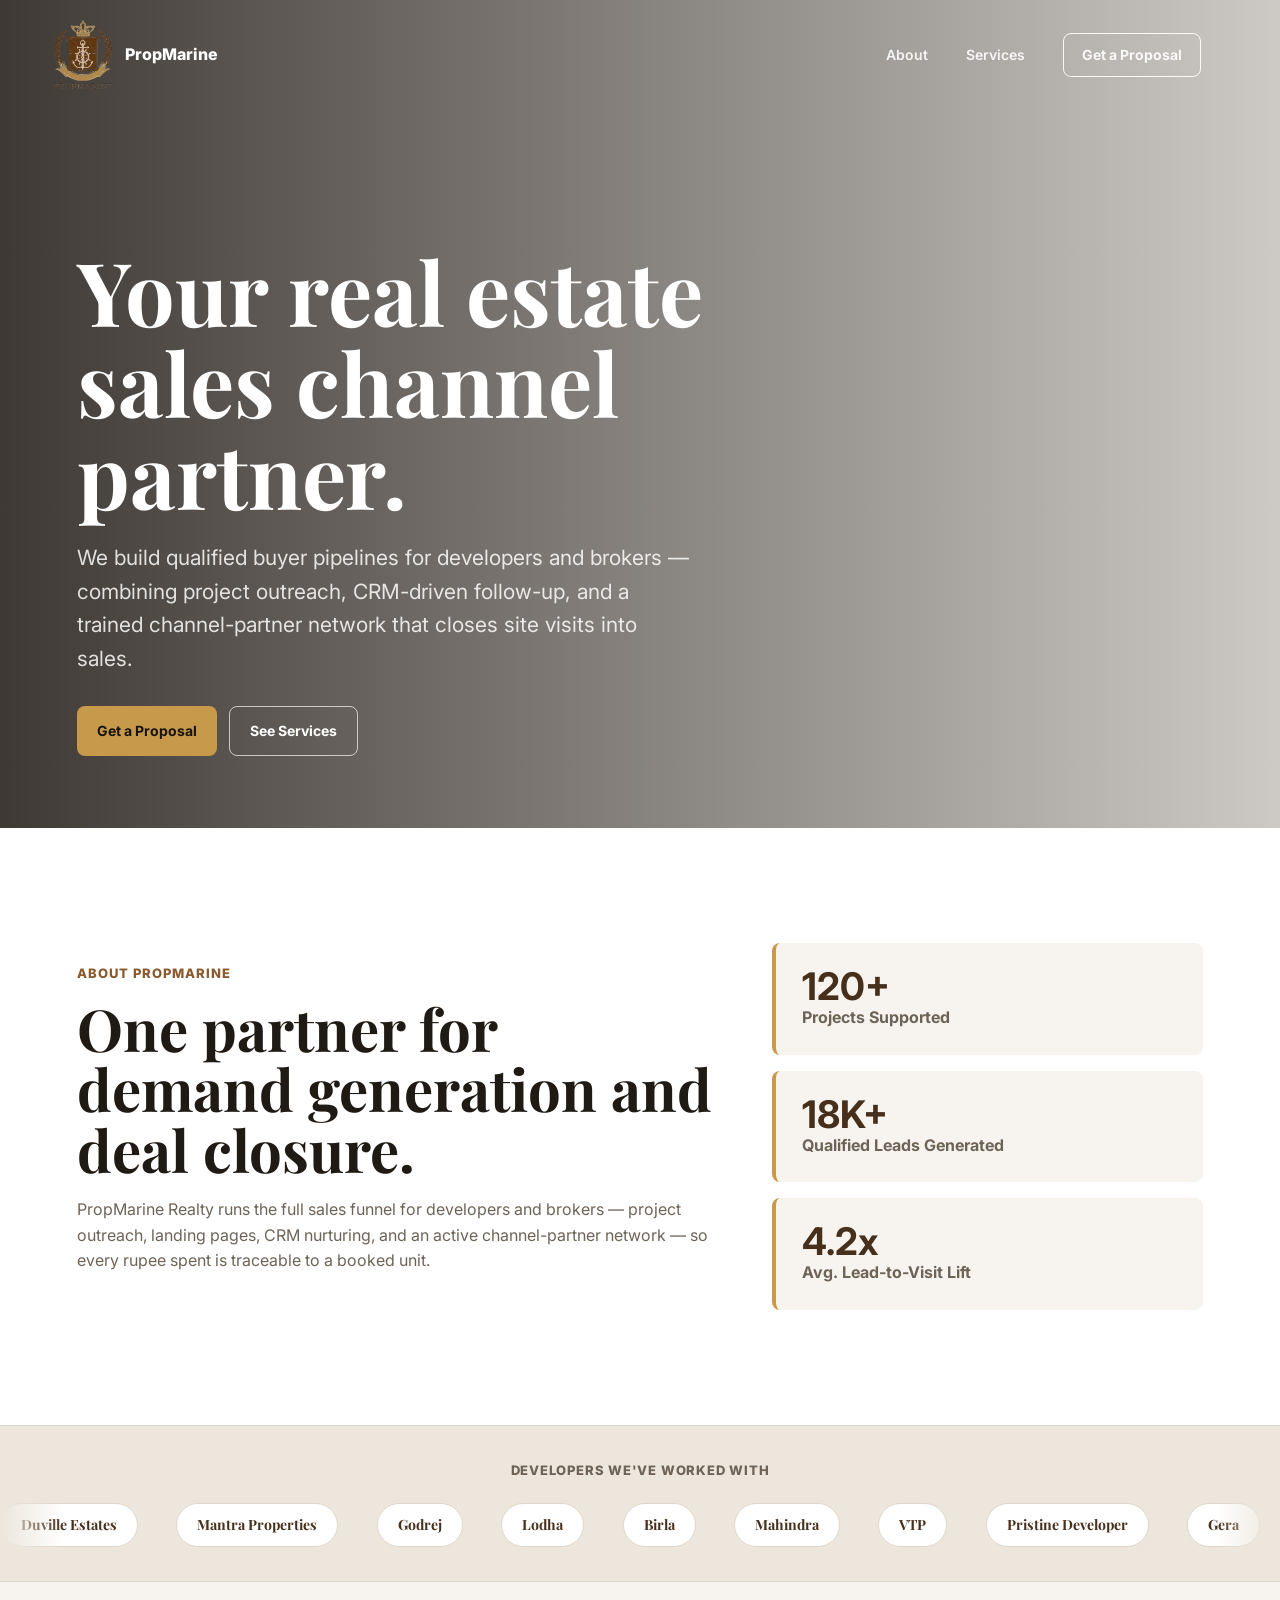
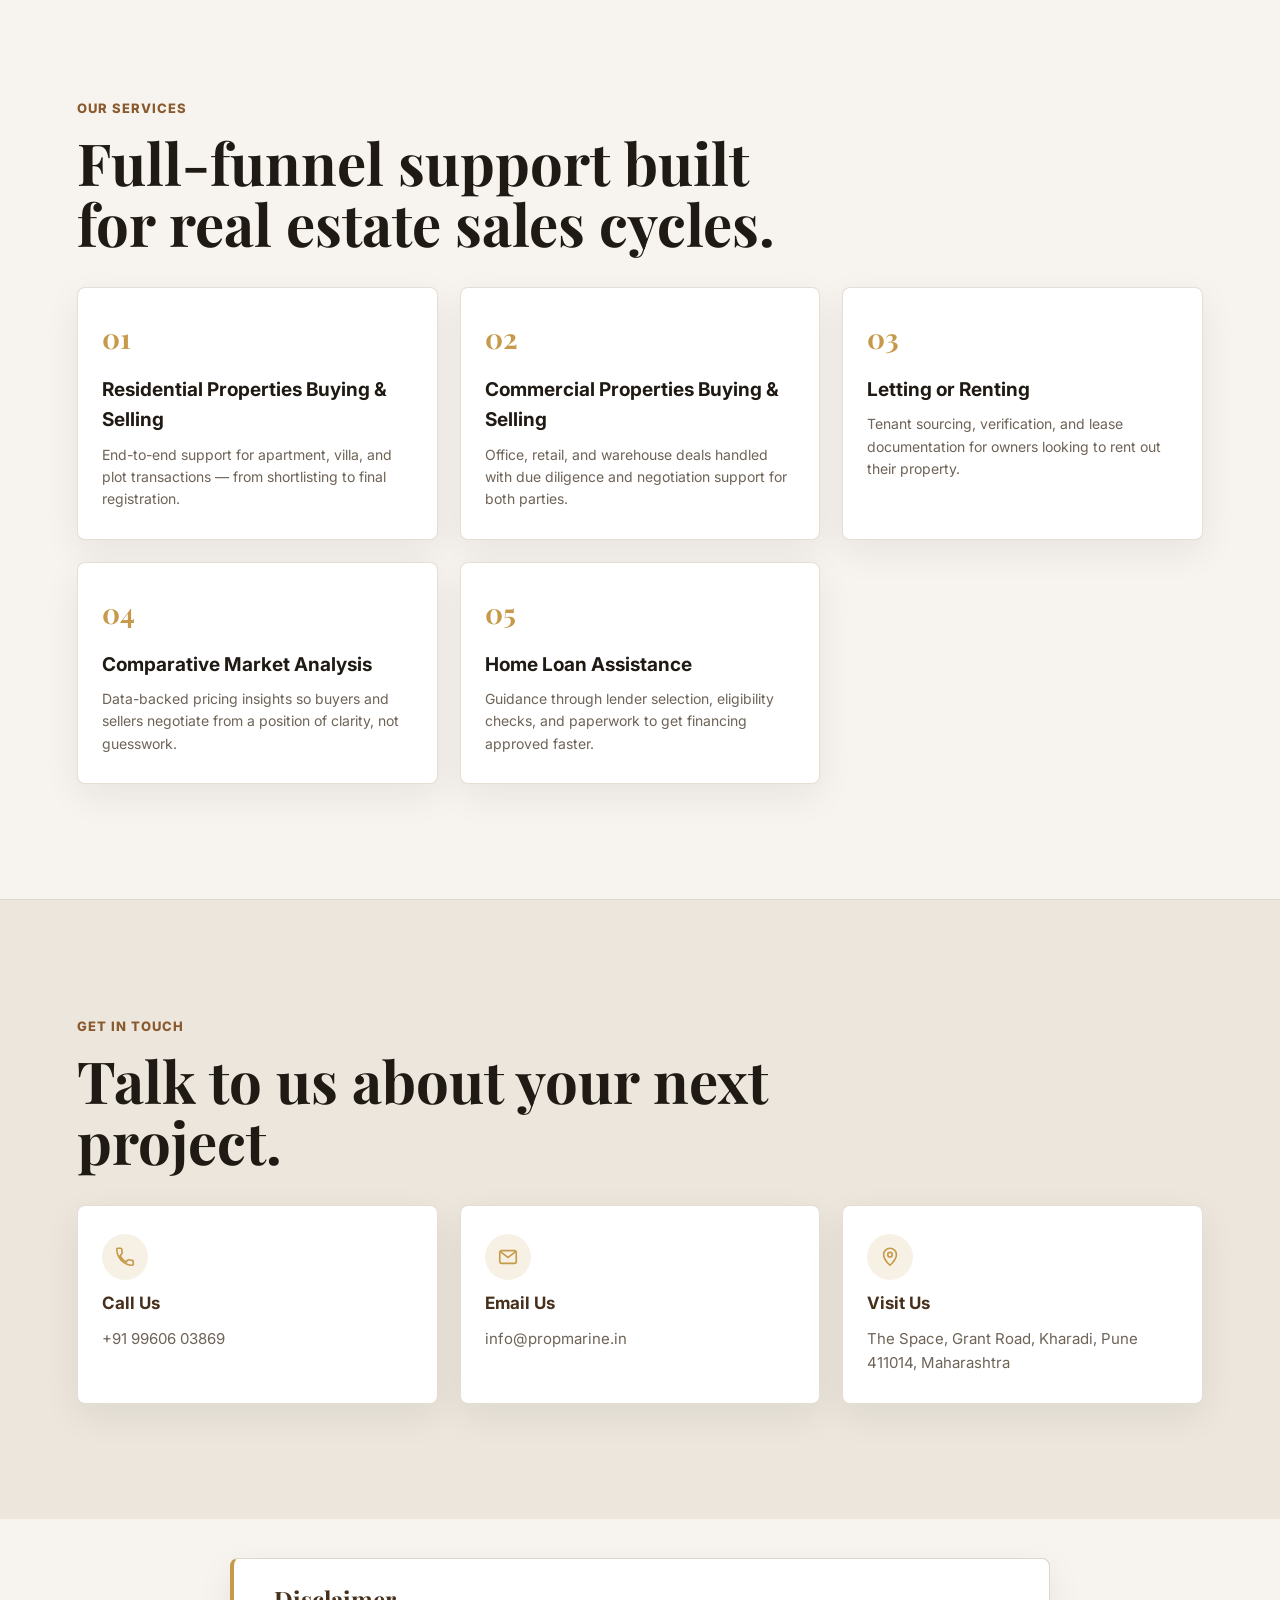
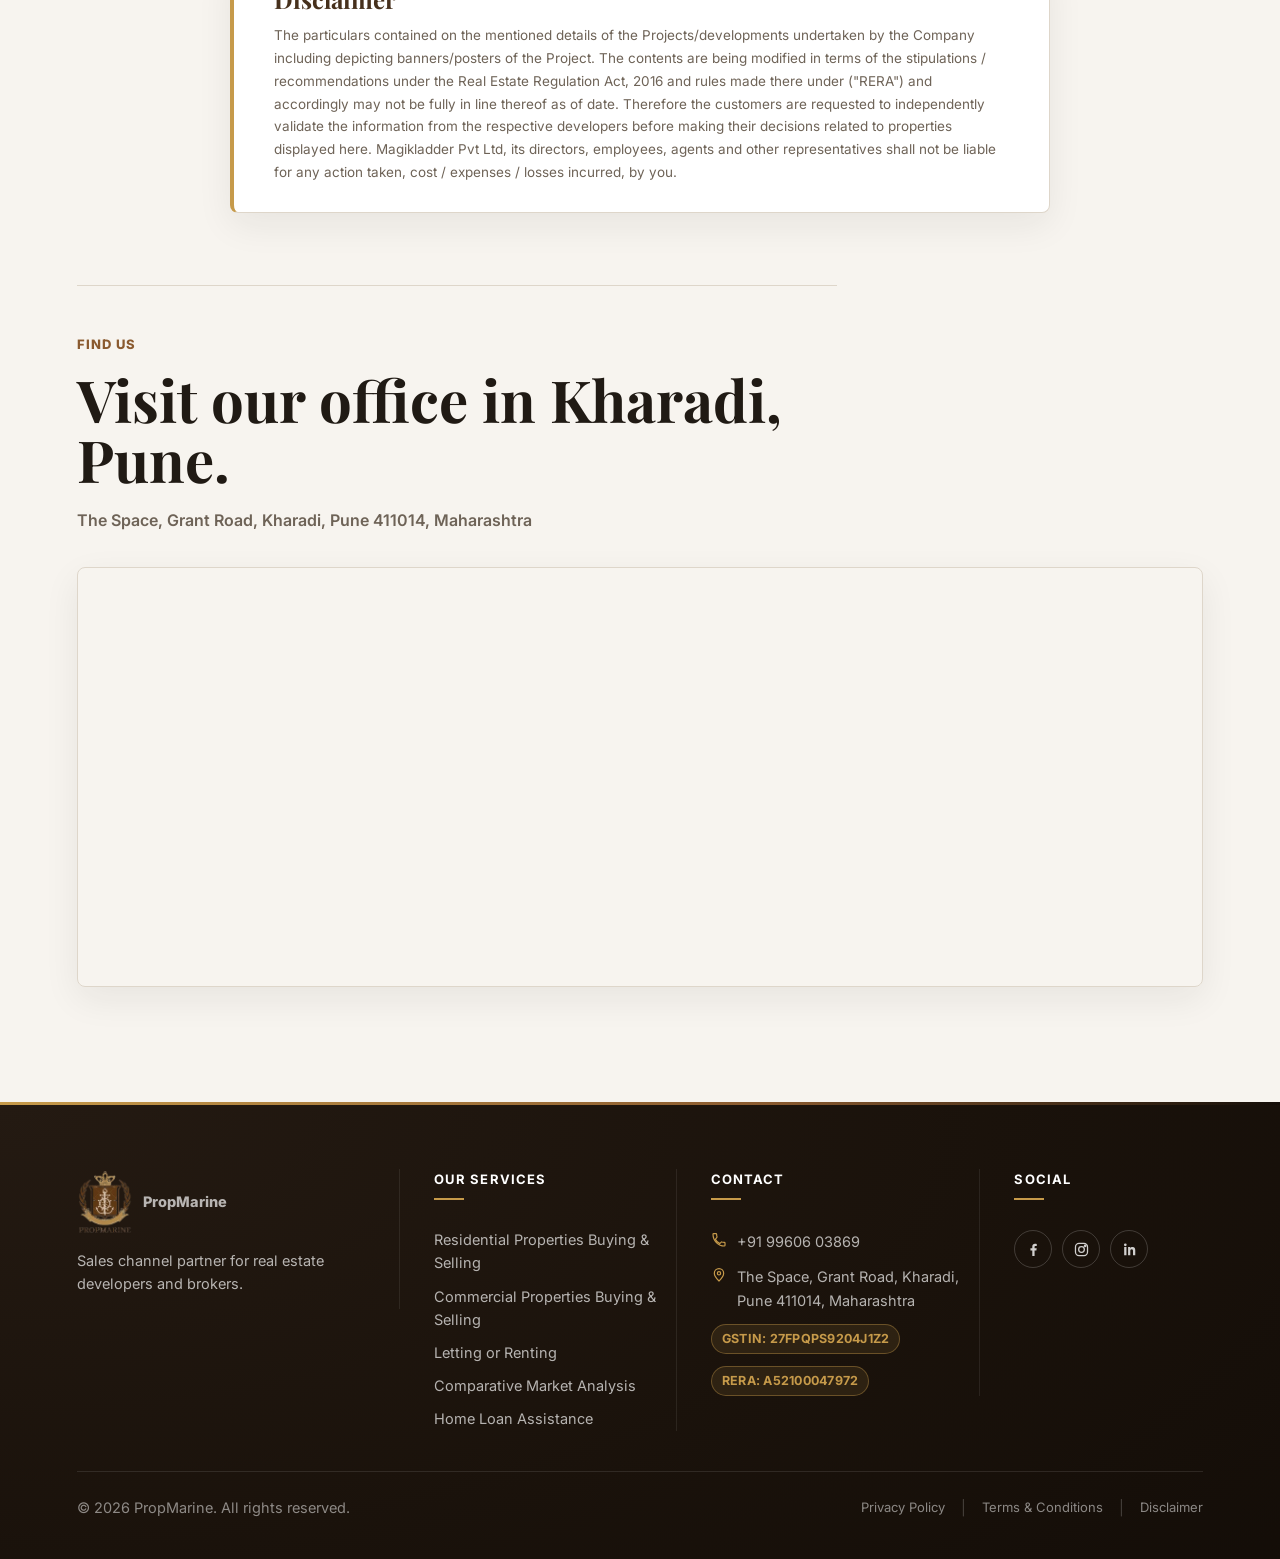
==== index.html @ 47677886 "Rework color theme to match brand logo and polish disclaimer section Switch accent colors from green" ====
<!doctype html>
<html lang="en">
  <head>
    <meta charset="UTF-8" />
    <meta name="viewport" content="width=device-width, initial-scale=1.0" />
    <title>PropMarine | Real Estate Sales Channel Partner</title>
    <link rel="icon" type="image/png" href="logo.png" />
    <link rel="preconnect" href="https://fonts.googleapis.com" />
    <link rel="preconnect" href="https://fonts.gstatic.com" crossorigin />
    <link
      href="https://fonts.googleapis.com/css2?family=Inter:wght@400;500;600;700;800&family=Playfair+Display:wght@700&display=swap"
      rel="stylesheet"
    />
    <link rel="stylesheet" href="styles.css" />
  </head>
  <body>
    <header class="site-header">
      <a class="brand" href="#home" aria-label="PropMarine home">
        <img class="brand-mark" src="logo.png" alt="PropMarine logo" />
        <span>PropMarine</span>
      </a>
      <nav class="nav-links" aria-label="Primary navigation" id="primary-nav">
        <button class="nav-close" type="button" aria-label="Close navigation menu">
          <span></span>
          <span></span>
        </button>
        <a href="#about">About</a>
        <a href="#services">Services</a>
        <a class="nav-cta nav-cta-mobile" href="#contact">Get a Proposal</a>
      </nav>
      <button
        class="nav-toggle"
        type="button"
        aria-label="Toggle navigation menu"
        aria-controls="primary-nav"
        aria-expanded="false"
      >
        <span></span>
        <span></span>
        <span></span>
      </button>
    </header>

    <div class="page">
    <main>
      <section class="hero" id="home">
        <div class="hero-media" aria-hidden="true"></div>
        <div class="hero-content">
          <h1>Your real estate sales channel partner.</h1>
          <p>
            We build qualified buyer pipelines for developers and brokers —
            combining project outreach, CRM-driven follow-up, and a
            trained channel-partner network that closes site visits into sales.
          </p>
          <div class="hero-actions">
            <a class="button button-primary" href="#contact">Get a Proposal</a>
            <a class="button button-secondary" href="#services">See Services</a>
          </div>
        </div>
      </section>

      <section class="section about-section" id="about">
        <div class="section-copy">
          <span class="section-label">About PropMarine</span>
          <h2>One partner for demand generation and deal closure.</h2>
          <p>
            PropMarine Realty runs the full sales funnel for developers and
            brokers — project outreach, landing pages,
            CRM nurturing, and an active channel-partner network — so every
            rupee spent is traceable to a booked unit.
          </p>
        </div>
        <div class="about-stats" aria-label="Sales highlights">
          <div>
            <strong>120+</strong>
            <span>Projects Supported</span>
          </div>
          <div>
            <strong>18K+</strong>
            <span>Qualified Leads Generated</span>
          </div>
          <div>
            <strong>4.2x</strong>
            <span>Avg. Lead-to-Visit Lift</span>
          </div>
        </div>
      </section>

      <section class="logo-strip" aria-label="Developers we have worked with">
        <p>Developers we've worked with</p>
        <div class="logo-marquee">
          <div class="logo-track">
            <span>Duville Estates</span>
            <span>Mantra Properties</span>
            <span>Godrej</span>
            <span>Lodha</span>
            <span>Birla</span>
            <span>Mahindra</span>
            <span>VTP</span>
            <span>Pristine Developer</span>
            <span>Gera</span>
            <span>Shapoorji Pallonji</span>
            <span>Kumar Properties</span>
            <span>Goel Ganga Developments</span>
            <span>Majestique Landmarks</span>
            <span>Kohinoor</span>
            <span>VJ</span>
            <span>Nyati</span>
            <span>Unique</span>
            <span>Venkatesh Builcon</span>
            <span>Ram India Corp</span>
            <span>Ram India Group</span>
            <span>Prasun Developer</span>
            <span>Purvankara</span>
            <span>Oxford</span>
            <span>Magarpatta City Group</span>
            <span>Dosti</span>
            <span>Supreme</span>
            <span>Kolte Patil</span>
            <span>Kasturi</span>
            <span>Jhamtani</span>
            <span>Kalpataru</span>
            <span>Rohan</span>
            <span>Pride</span>
            <span>Purple</span>
            <span>ABIL</span>
            <span>Rahul Group</span>
            <span>Rohit</span>
            <span>Miracle</span>
            <span>Tulip</span>
            <span>Krisala</span>
            <span>Hiranandani</span>
            <span>K Raheja Corp</span>
            <span>Oberoi Realty</span>
            <span>Rustomjee</span>
          </div>
          <div class="logo-track" aria-hidden="true">
            <span>Duville Estates</span>
            <span>Mantra Properties</span>
            <span>Godrej</span>
            <span>Lodha</span>
            <span>Birla</span>
            <span>Mahindra</span>
            <span>VTP</span>
            <span>Pristine Developer</span>
            <span>Gera</span>
            <span>Shapoorji Pallonji</span>
            <span>Kumar Properties</span>
            <span>Goel Ganga Developments</span>
            <span>Majestique Landmarks</span>
            <span>Kohinoor</span>
            <span>VJ</span>
            <span>Nyati</span>
            <span>Unique</span>
            <span>Venkatesh Builcon</span>
            <span>Ram India Corp</span>
            <span>Ram India Group</span>
            <span>Prasun Developer</span>
            <span>Purvankara</span>
            <span>Oxford</span>
            <span>Magarpatta City Group</span>
            <span>Dosti</span>
            <span>Supreme</span>
            <span>Kolte Patil</span>
            <span>Kasturi</span>
            <span>Jhamtani</span>
            <span>Kalpataru</span>
            <span>Rohan</span>
            <span>Pride</span>
            <span>Purple</span>
            <span>ABIL</span>
            <span>Rahul Group</span>
            <span>Rohit</span>
            <span>Miracle</span>
            <span>Tulip</span>
            <span>Krisala</span>
            <span>Hiranandani</span>
            <span>K Raheja Corp</span>
            <span>Oberoi Realty</span>
            <span>Rustomjee</span>
          </div>
        </div>
      </section>

      <section class="section services-section" id="services">
        <div class="section-heading">
          <span class="section-label">Our Services</span>
          <h2>Full-funnel support built for real estate sales cycles.</h2>
        </div>
        <div class="services-grid">
          <article class="service-card">
            <span class="service-icon">01</span>
            <h3>Residential Properties Buying & Selling</h3>
            <p>
              End-to-end support for apartment, villa, and plot transactions —
              from shortlisting to final registration.
            </p>
          </article>
          <article class="service-card">
            <span class="service-icon">02</span>
            <h3>Commercial Properties Buying & Selling</h3>
            <p>
              Office, retail, and warehouse deals handled with due diligence and
              negotiation support for both parties.
            </p>
          </article>
          <article class="service-card">
            <span class="service-icon">03</span>
            <h3>Letting or Renting</h3>
            <p>
              Tenant sourcing, verification, and lease documentation for owners
              looking to rent out their property.
            </p>
          </article>
          <article class="service-card">
            <span class="service-icon">04</span>
            <h3>Comparative Market Analysis</h3>
            <p>
              Data-backed pricing insights so buyers and sellers negotiate from a
              position of clarity, not guesswork.
            </p>
          </article>
          <article class="service-card">
            <span class="service-icon">05</span>
            <h3>Home Loan Assistance</h3>
            <p>
              Guidance through lender selection, eligibility checks, and paperwork
              to get financing approved faster.
            </p>
          </article>
        </div>
      </section>

      <section class="section contact-section" id="contact">
        <div class="section-heading">
          <span class="section-label">Get in Touch</span>
          <h2>Talk to us about your next project.</h2>
        </div>
        <div class="contact-grid">
          <div class="contact-item">
            <span class="contact-icon">
              <svg viewBox="0 0 24 24" fill="none" stroke="currentColor" stroke-width="1.8" aria-hidden="true"><path d="M6.6 10.8c1.4 2.8 3.8 5.2 6.6 6.6l2.2-2.2c.3-.3.7-.4 1-.2 1.1.4 2.3.6 3.6.6.6 0 1 .4 1 1V20c0 .6-.4 1-1 1C10.9 21 3 13.1 3 3.4c0-.6.4-1 1-1h3.4c.6 0 1 .4 1 1 0 1.3.2 2.5.6 3.6.1.4 0 .8-.2 1L6.6 10.8Z"/></svg>
            </span>
            <h3>Call Us</h3>
            <a href="tel:+919960603869">+91 99606 03869</a>
          </div>
          <div class="contact-item">
            <span class="contact-icon">
              <svg viewBox="0 0 24 24" fill="none" stroke="currentColor" stroke-width="1.8" aria-hidden="true"><rect x="3" y="5" width="18" height="14" rx="2"/><path d="m4 6.5 8 6 8-6"/></svg>
            </span>
            <h3>Email Us</h3>
            <a href="mailto:info@propmarine.in">info@propmarine.in</a>
          </div>
          <div class="contact-item">
            <span class="contact-icon">
              <svg viewBox="0 0 24 24" fill="none" stroke="currentColor" stroke-width="1.8" aria-hidden="true"><path d="M12 21s7-6.4 7-11.5A7 7 0 0 0 5 9.5C5 14.6 12 21 12 21Z"/><circle cx="12" cy="9.5" r="2.5"/></svg>
            </span>
            <h3>Visit Us</h3>
            <p>The Space, Grant Road, Kharadi, Pune 411014, Maharashtra</p>
          </div>
        </div>
      </section>

      <section class="section disclaimer-section" id="disclaimer-note">
        <div class="disclaimer-box">
          <h2>Disclaimer</h2>
          <p>
            The particulars contained on the mentioned details of the
            Projects/developments undertaken by the Company including
            depicting banners/posters of the Project. The contents are being
            modified in terms of the stipulations / recommendations under the
            Real Estate Regulation Act, 2016 and rules made there under
            ("RERA") and accordingly may not be fully in line thereof as of
            date. Therefore the customers are requested to independently
            validate the information from the respective developers before
            making their decisions related to properties displayed here.
            Magikladder Pvt Ltd, its directors, employees, agents and other
            representatives shall not be liable for any action taken, cost /
            expenses / losses incurred, by you.
          </p>
        </div>
      </section>

      <section class="section map-section" id="location">
        <div class="section-heading">
          <span class="section-label">Find Us</span>
          <h2>Visit our office in Kharadi, Pune.</h2>
          <p>The Space, Grant Road, Kharadi, Pune 411014, Maharashtra</p>
        </div>
        <div class="map-embed">
          <iframe
            src="https://www.google.com/maps?q=The+Space,+Grant+Road,+Kharadi,+Pune+411014,+Maharashtra&output=embed"
            title="PropMarine office location map"
            loading="lazy"
            referrerpolicy="no-referrer-when-downgrade"
          ></iframe>
        </div>
      </section>
    </main>

    <footer class="footer">
      <div class="footer-main">
        <div>
          <a class="brand footer-brand" href="#home">
            <img class="brand-mark" src="logo.png" alt="PropMarine logo" />
            <span>PropMarine</span>
          </a>
          <p>Sales channel partner for real estate developers and brokers.</p>
        </div>
        <nav class="footer-services" aria-label="Our services">
          <strong>Our Services</strong>
          <a href="#services">Residential Properties Buying & Selling</a>
          <a href="#services">Commercial Properties Buying & Selling</a>
          <a href="#services">Letting or Renting</a>
          <a href="#services">Comparative Market Analysis</a>
          <a href="#services">Home Loan Assistance</a>
        </nav>
        <address>
          <strong>Contact</strong>
          <a class="footer-contact-item" href="tel:+919960603869">
            <svg class="footer-icon" viewBox="0 0 24 24" fill="none" stroke="currentColor" stroke-width="1.8" aria-hidden="true"><path d="M6.6 10.8c1.4 2.8 3.8 5.2 6.6 6.6l2.2-2.2c.3-.3.7-.4 1-.2 1.1.4 2.3.6 3.6.6.6 0 1 .4 1 1V20c0 .6-.4 1-1 1C10.9 21 3 13.1 3 3.4c0-.6.4-1 1-1h3.4c.6 0 1 .4 1 1 0 1.3.2 2.5.6 3.6.1.4 0 .8-.2 1L6.6 10.8Z"/></svg>
            <span>+91 99606 03869</span>
          </a>
          <span class="footer-contact-item">
            <svg class="footer-icon" viewBox="0 0 24 24" fill="none" stroke="currentColor" stroke-width="1.8" aria-hidden="true"><path d="M12 21s7-6.4 7-11.5A7 7 0 0 0 5 9.5C5 14.6 12 21 12 21Z"/><circle cx="12" cy="9.5" r="2.5"/></svg>
            <span>The Space, Grant Road, Kharadi, Pune 411014, Maharashtra</span>
          </span>
          <span class="legal-id">GSTIN: 27FPQPS9204J1Z2</span>
          <span class="legal-id">RERA: A52100047972</span>
        </address>
        <div class="social-links" aria-label="Social media links">
          <strong>Social</strong>
          <div class="social-icons">
            <a href="https://www.facebook.com/" target="_blank" rel="noreferrer" aria-label="Facebook">
              <svg viewBox="0 0 24 24" fill="currentColor" aria-hidden="true"><path d="M13.5 21v-7.6h2.6l.4-3h-3V8.4c0-.9.2-1.5 1.5-1.5h1.6V4.2C15.9 4.1 15 4 14 4c-2.2 0-3.7 1.3-3.7 3.8v2.6H7.7v3H10.3V21h3.2Z"/></svg>
            </a>
            <a href="https://www.instagram.com/" target="_blank" rel="noreferrer" aria-label="Instagram">
              <svg viewBox="0 0 24 24" fill="none" stroke="currentColor" stroke-width="1.8" aria-hidden="true"><rect x="3.5" y="3.5" width="17" height="17" rx="5"/><circle cx="12" cy="12" r="4"/><circle cx="17.2" cy="6.8" r="1"/></svg>
            </a>
            <a href="https://www.linkedin.com/" target="_blank" rel="noreferrer" aria-label="LinkedIn">
              <svg viewBox="0 0 24 24" fill="currentColor" aria-hidden="true"><path d="M4.5 8.5h3.2V20H4.5V8.5Zm1.6-5A1.9 1.9 0 1 1 6.1 7.3 1.9 1.9 0 0 1 6.1 3.5ZM10 8.5h3.1v1.6h.05c.43-.8 1.5-1.65 3.1-1.65 3.3 0 3.9 2.17 3.9 5V20h-3.2v-5.3c0-1.27-.02-2.9-1.77-2.9-1.77 0-2.04 1.38-2.04 2.8V20H10V8.5Z"/></svg>
            </a>
          </div>
        </div>
      </div>
      <div class="footer-bottom">
        <p>&copy; 2026 PropMarine. All rights reserved.</p>
        <div class="footer-bottom-links">
          <a href="privacy-policy.html">Privacy Policy</a>
          <span class="separator">|</span>
          <a href="terms-and-conditions.html">Terms & Conditions</a>
          <span class="separator">|</span>
          <a href="disclaimer.html">Disclaimer</a>
        </div>
      </div>
    </footer>
    </div>

    <script src="script.js"></script>
  </body>
</html>
---- styles.css ----
:root {
  --bg: #f7f4ef;
  --surface: #ffffff;
  --surface-soft: #ece6dc;
  --ink: #201a14;
  --muted: #6e6357;
  --line: #ded6ca;
  --accent: #8a5a2f;
  --accent-dark: #46301c;
  --gold: #c69a4a;
  --shadow: 0 24px 70px rgba(24, 32, 29, 0.12);
  --radius: 8px;
}

* {
  box-sizing: border-box;
}

html {
  scroll-behavior: smooth;
  overflow-x: hidden;
  width: 100%;
}

body {
  margin: 0;
  overflow-x: hidden;
  width: 100%;
  background: var(--bg);
  color: var(--ink);
  font-family: "Inter", Arial, sans-serif;
  line-height: 1.6;
}

.page {
  overflow-x: hidden;
}

a {
  color: inherit;
  text-decoration: none;
}

img {
  display: block;
  max-width: 100%;
}

.site-header {
  position: fixed;
  top: 0;
  left: 0;
  right: 0;
  z-index: 20;
  display: grid;
  grid-template-columns: auto 1fr auto;
  align-items: center;
  gap: 28px;
  padding: 18px clamp(20px, 4vw, 64px);
  color: #fff;
  transition: background 180ms ease, box-shadow 180ms ease, color 180ms ease;
}

.site-header.is-scrolled {
  background: rgba(247, 244, 239, 0.94);
  box-shadow: 0 10px 30px rgba(24, 32, 29, 0.08);
  color: var(--ink);
  backdrop-filter: blur(16px);
}

.site-header.nav-open {
  background: rgba(26, 18, 12, 0.72);
  box-shadow: none;
  color: #fff;
  backdrop-filter: none;
}

.brand {
  display: inline-flex;
  align-items: center;
  gap: 10px;
  font-weight: 800;
  letter-spacing: 0;
}

.brand-mark {
  display: block;
  width: 64px;
  height: auto;
  object-fit: contain;
}

.nav-links {
  display: flex;
  align-items: center;
  justify-content: flex-end;
  gap: clamp(18px, 3vw, 38px);
  font-size: 14px;
  font-weight: 600;
}

.nav-links a {
  opacity: 0.9;
}

.nav-cta-mobile {
  display: none;
}

.nav-toggle {
  display: none;
  width: 38px;
  height: 38px;
  flex-direction: column;
  justify-content: center;
  align-items: center;
  gap: 5px;
  background: none;
  border: none;
  padding: 0;
  cursor: pointer;
  color: inherit;
}

.nav-toggle span {
  width: 22px;
  height: 2px;
  background: currentColor;
  transition: transform 160ms ease, opacity 160ms ease;
}

.site-header.nav-open .nav-toggle span:nth-child(1) {
  transform: translateY(7px) rotate(45deg);
}

.site-header.nav-open .nav-toggle span:nth-child(2) {
  opacity: 0;
}

.site-header.nav-open .nav-toggle span:nth-child(3) {
  transform: translateY(-7px) rotate(-45deg);
}

.nav-cta,
.button {
  display: inline-flex;
  align-items: center;
  justify-content: center;
  min-height: 44px;
  border-radius: var(--radius);
  font-size: 14px;
  font-weight: 700;
  transition: transform 160ms ease, background 160ms ease, border 160ms ease;
}

.nav-cta {
  border: 1px solid currentColor;
  padding: 10px 18px;
}

.button {
  padding: 13px 20px;
}

.button:hover,
.nav-cta:hover,
.property-card:hover {
  transform: translateY(-2px);
}

.button-primary {
  background: var(--gold);
  color: #18130a;
}

.button-secondary {
  border: 1px solid rgba(255, 255, 255, 0.68);
  color: #fff;
}

.hero {
  position: relative;
  min-height: 92vh;
  display: grid;
  align-items: end;
  padding: 132px clamp(20px, 6vw, 92px) 72px;
  color: #fff;
  overflow: hidden;
}

.hero-media {
  position: absolute;
  inset: 0;
  background:
    linear-gradient(90deg, rgba(20, 14, 9, 0.82), rgba(20, 14, 9, 0.52) 46%, rgba(20, 14, 9, 0.18)),
    url("https://images.unsplash.com/photo-1600566753376-12c8ab7fb75b?auto=format&fit=crop&w=2200&q=85") center/cover;
  transform: scale(1.02);
}

.hero-content {
  position: relative;
  width: min(100%, 780px);
  max-width: 780px;
}

h1,
h2,
h3,
p {
  margin-top: 0;
}

h1,
h2 {
  font-family: "Playfair Display", Georgia, serif;
  letter-spacing: 0;
  line-height: 1.04;
}

h1 {
  max-width: 760px;
  margin-bottom: 22px;
  font-size: clamp(44px, 7vw, 88px);
  overflow-wrap: anywhere;
}

.hero p {
  max-width: 620px;
  margin-bottom: 30px;
  color: rgba(255, 255, 255, 0.84);
  font-size: clamp(17px, 2vw, 21px);
}

.hero-actions {
  display: flex;
  flex-wrap: wrap;
  gap: 12px;
}

.section {
  padding: clamp(72px, 9vw, 120px) clamp(20px, 6vw, 92px);
}

.section-label {
  display: block;
  margin-bottom: 14px;
  color: var(--accent);
  font-size: 13px;
  font-weight: 800;
  letter-spacing: 0.08em;
  text-transform: uppercase;
}

.section h2 {
  margin-bottom: 18px;
  font-size: clamp(34px, 4.6vw, 58px);
}

.section-copy {
  max-width: 760px;
}

.section-copy p,
.section-heading p {
  color: var(--muted);
}

.about-section {
  display: grid;
  grid-template-columns: minmax(0, 1.2fr) minmax(280px, 0.8fr);
  gap: 48px;
  align-items: center;
  background: var(--surface);
}

.about-stats {
  display: grid;
  gap: 16px;
}

.about-stats div {
  border-left: 4px solid var(--gold);
  background: var(--bg);
  padding: 24px 26px;
  border-radius: var(--radius);
}

.about-stats strong {
  display: block;
  color: var(--accent-dark);
  font-size: 38px;
  line-height: 1;
}

.about-stats span {
  color: var(--muted);
  font-weight: 700;
}

.logo-strip {
  display: flex;
  flex-direction: column;
  gap: 22px;
  padding: 34px 0;
  border-block: 1px solid var(--line);
  background: var(--surface-soft);
  overflow: hidden;
}

.logo-strip p {
  margin: 0;
  padding: 0 clamp(20px, 6vw, 92px);
  color: var(--muted);
  font-size: 13px;
  font-weight: 800;
  letter-spacing: 0.06em;
  text-transform: uppercase;
  text-align: center;
}

.logo-marquee {
  position: relative;
  display: flex;
  width: 100%;
  overflow: hidden;
  -webkit-mask-image: linear-gradient(
    90deg,
    transparent 0,
    #000 64px,
    #000 calc(100% - 64px),
    transparent 100%
  );
  mask-image: linear-gradient(
    90deg,
    transparent 0,
    #000 64px,
    #000 calc(100% - 64px),
    transparent 100%
  );
}

.logo-track {
  display: flex;
  flex-shrink: 0;
  align-items: center;
  gap: clamp(28px, 3vw, 44px);
  padding-right: clamp(28px, 3vw, 44px);
  animation: logo-scroll 42s linear infinite;
}

.logo-marquee:hover .logo-track {
  animation-play-state: paused;
}

.logos span,
.logo-track span {
  flex-shrink: 0;
  white-space: nowrap;
  padding: 10px 20px;
  border: 1px solid var(--line);
  border-radius: 999px;
  background: var(--surface);
  color: var(--accent-dark);
  font-family: "Playfair Display", Georgia, serif;
  font-size: clamp(14px, 1.1vw, 17px);
  font-weight: 700;
  transition: border-color 160ms ease, color 160ms ease, background 160ms ease;
}

.logo-track span:hover {
  border-color: var(--accent);
  color: var(--accent);
  background: var(--surface-soft);
}

@keyframes logo-scroll {
  from {
    transform: translateX(0);
  }
  to {
    transform: translateX(-100%);
  }
}

@media (prefers-reduced-motion: reduce) {
  .logo-track {
    animation: none;
  }
}

.section-heading {
  max-width: 760px;
  margin-bottom: 34px;
}

.properties-grid {
  display: grid;
  grid-template-columns: repeat(3, minmax(0, 1fr));
  gap: 22px;
}

.property-card {
  background: var(--surface);
  border: 1px solid rgba(222, 214, 202, 0.8);
  border-radius: var(--radius);
  box-shadow: 0 12px 36px rgba(24, 32, 29, 0.07);
}

.property-card {
  overflow: hidden;
  transition: transform 160ms ease, box-shadow 160ms ease;
}

.property-card:hover {
  box-shadow: var(--shadow);
}

.property-card img {
  width: 100%;
  height: 260px;
  object-fit: cover;
}

.property-body {
  display: flex;
  justify-content: space-between;
  gap: 18px;
  padding: 20px;
}

.property-body h3 {
  margin-bottom: 4px;
  font-size: 19px;
  line-height: 1.25;
}

.property-body p {
  margin: 0;
  color: var(--muted);
  font-size: 14px;
}

.property-body strong {
  flex: 0 0 auto;
  color: var(--accent);
  font-size: 18px;
}

.footer {
  position: relative;
  display: flex;
  flex-direction: column;
  gap: 40px;
  padding: 64px clamp(20px, 6vw, 92px) 40px;
  background: radial-gradient(140% 180% at 0% 0%, #241a12 0%, #1a120b 55%, #120c07 100%);
  color: #fff;
  border-top: 3px solid transparent;
  border-image: linear-gradient(90deg, var(--gold), var(--accent) 60%, transparent) 1;
}

.footer-main {
  display: grid;
  grid-template-columns: 1.2fr 0.9fr 1fr 0.7fr;
  align-items: start;
  gap: 34px;
}

.footer-main > div,
.footer-main > nav,
.footer-main > address {
  padding-right: 8px;
  border-right: 1px solid rgba(255, 255, 255, 0.08);
}

.footer-main > *:last-child {
  border-right: none;
}

.footer-services {
  display: grid;
  gap: 10px;
}

.footer p,
.footer span,
.footer a {
  color: rgba(255, 255, 255, 0.68);
  font-size: 14.5px;
}

.footer strong {
  display: inline-block;
  position: relative;
  margin-bottom: 18px;
  padding-bottom: 10px;
  color: #fff;
  font-size: 13px;
  font-weight: 700;
  letter-spacing: 0.08em;
  text-transform: uppercase;
}

.footer strong::after {
  content: "";
  position: absolute;
  left: 0;
  bottom: 0;
  width: 30px;
  height: 2px;
  background: var(--gold);
}

.footer-services a,
.footer address a {
  transition: color 160ms ease, transform 160ms ease;
}

.footer-services a {
  width: fit-content;
}

.footer-services a:hover {
  color: var(--gold);
  transform: translateX(3px);
}

.footer address,
.social-links {
  display: grid;
  gap: 12px;
  font-style: normal;
}

.footer-contact-item {
  display: flex;
  align-items: flex-start;
  gap: 10px;
}

.footer span.legal-id {
  display: inline-block;
  width: fit-content;
  padding: 4px 10px;
  border: 1px solid rgba(198, 154, 74, 0.4);
  border-radius: 999px;
  background: rgba(198, 154, 74, 0.12);
  color: var(--gold);
  font-size: 12.5px;
  font-weight: 700;
  letter-spacing: 0.02em;
}

.footer-contact-item:hover {
  color: var(--gold);
}

.footer-icon {
  flex-shrink: 0;
  width: 16px;
  height: 16px;
  margin-top: 2px;
  color: var(--gold);
}

.footer-brand {
  margin-bottom: 14px;
}

.footer-brand .brand-mark {
  width: 56px;
  height: auto;
}

.social-icons {
  display: flex;
  gap: 10px;
}

.social-icons a {
  display: flex;
  align-items: center;
  justify-content: center;
  width: 38px;
  height: 38px;
  border-radius: 50%;
  border: 1px solid rgba(255, 255, 255, 0.18);
  color: rgba(255, 255, 255, 0.8);
  transition: background 160ms ease, border-color 160ms ease, color 160ms ease, transform 160ms ease;
}

.social-icons svg {
  width: 17px;
  height: 17px;
}

.social-icons a:hover {
  background: var(--gold);
  border-color: var(--gold);
  color: #1a120b;
  transform: translateY(-3px);
}

.services-grid {
  display: grid;
  grid-template-columns: repeat(3, minmax(0, 1fr));
  gap: 22px;
}

.service-card {
  background: var(--surface);
  border: 1px solid rgba(222, 214, 202, 0.8);
  border-radius: var(--radius);
  box-shadow: 0 12px 36px rgba(24, 32, 29, 0.07);
  padding: 28px 24px;
  transition: transform 160ms ease, box-shadow 160ms ease;
}

.service-card:hover {
  transform: translateY(-2px);
  box-shadow: var(--shadow);
}

.service-icon {
  display: block;
  margin-bottom: 14px;
  color: var(--gold);
  font-family: "Playfair Display", Georgia, serif;
  font-size: 28px;
  font-weight: 700;
}

.service-card h3 {
  margin-bottom: 8px;
  font-size: 19px;
}

.service-card p {
  margin: 0;
  color: var(--muted);
  font-size: 14px;
}

.contact-section {
  background: var(--surface-soft);
  border-top: 1px solid var(--line);
}

.contact-grid {
  display: grid;
  grid-template-columns: repeat(3, minmax(0, 1fr));
  gap: 22px;
}

.contact-item {
  display: flex;
  flex-direction: column;
  align-items: flex-start;
  gap: 10px;
  padding: 28px 24px;
  background: var(--surface);
  border: 1px solid rgba(222, 214, 202, 0.8);
  border-radius: var(--radius);
  box-shadow: 0 12px 36px rgba(24, 32, 29, 0.07);
  transition: transform 160ms ease, box-shadow 160ms ease;
}

.contact-item:hover {
  transform: translateY(-2px);
  box-shadow: var(--shadow);
}

.contact-icon {
  display: flex;
  align-items: center;
  justify-content: center;
  width: 46px;
  height: 46px;
  border-radius: 50%;
  background: rgba(198, 154, 74, 0.14);
  color: var(--gold);
}

.contact-icon svg {
  width: 22px;
  height: 22px;
}

.contact-item h3 {
  margin: 0;
  font-size: 17px;
  color: var(--accent-dark);
}

.contact-item a,
.contact-item p {
  margin: 0;
  color: var(--muted);
  font-size: 15px;
}

.contact-item a:hover {
  color: var(--accent);
}

.disclaimer-section {
  padding-top: clamp(24px, 3vw, 40px);
  padding-bottom: clamp(48px, 6vw, 72px);
}

.disclaimer-box {
  max-width: 820px;
  margin: 0 auto;
  padding: 28px clamp(20px, 4vw, 40px);
  background: var(--surface);
  border: 1px solid var(--line);
  border-left: 4px solid var(--gold);
  border-radius: var(--radius);
  box-shadow: 0 12px 36px rgba(24, 32, 29, 0.07);
  text-align: left;
}

.disclaimer-box h2 {
  margin-bottom: 12px;
  color: var(--accent-dark);
  font-size: clamp(20px, 2.4vw, 24px);
}

.disclaimer-box p {
  margin: 0;
  color: var(--muted);
  font-size: 13.5px;
  line-height: 1.7;
}

.map-section {
  padding-top: 0;
}

.map-section .section-heading {
  padding-top: 48px;
  border-top: 1px solid var(--line);
}

.map-section .section-heading p {
  color: var(--muted);
  font-weight: 600;
}

.map-embed {
  width: 100%;
  height: 420px;
  border-radius: var(--radius);
  overflow: hidden;
  border: 1px solid var(--line);
  box-shadow: 0 12px 36px rgba(24, 32, 29, 0.07);
}

.map-embed iframe {
  width: 100%;
  height: 100%;
  border: 0;
  display: block;
}

.nav-close {
  display: none;
}

@media (max-width: 920px) {
  .services-grid,
  .contact-grid {
    grid-template-columns: 1fr;
  }

  .site-header {
    grid-template-columns: 1fr auto;
  }

  .nav-toggle {
    display: flex;
  }

  .site-header .nav-cta {
    display: none;
  }

  .nav-links {
    position: fixed;
    inset: 0;
    z-index: 15;
    display: flex;
    flex-direction: column;
    align-items: stretch;
    justify-content: flex-start;
    padding: 96px 24px 32px;
    gap: 0;
    background: rgba(26, 18, 12, 0.72);
    backdrop-filter: blur(18px);
    -webkit-backdrop-filter: blur(18px);
    color: #fff;
    overflow-y: auto;
    transform: translateY(-12px);
    opacity: 0;
    visibility: hidden;
    transition: transform 220ms ease, opacity 220ms ease, visibility 220ms ease;
  }

  .site-header.nav-open .nav-links {
    transform: translateY(0);
    opacity: 1;
    visibility: visible;
  }

  .nav-links a {
    padding: 16px 0;
    border-bottom: 1px solid rgba(255, 255, 255, 0.18);
    font-size: 17px;
  }

  .nav-cta-mobile {
    display: inline-flex;
    align-self: flex-end;
    margin-top: 22px;
    border: 1px solid var(--gold);
    color: var(--gold);
  }

  .nav-close {
    position: absolute;
    top: 22px;
    right: 24px;
    display: flex;
    width: 38px;
    height: 38px;
    align-items: center;
    justify-content: center;
    background: none;
    border: none;
    padding: 0;
    cursor: pointer;
    color: inherit;
  }

  .nav-close span {
    position: absolute;
    width: 22px;
    height: 2px;
    background: currentColor;
  }

  .nav-close span:first-child {
    transform: rotate(45deg);
  }

  .nav-close span:last-child {
    transform: rotate(-45deg);
  }

  .about-section,
  .footer-main {
    grid-template-columns: 1fr;
  }

  .footer-main > div,
  .footer-main > nav,
  .footer-main > address {
    padding-right: 0;
    padding-bottom: 20px;
    border-right: none;
    border-bottom: 1px solid rgba(255, 255, 255, 0.08);
  }

  .footer-main > *:last-child {
    border-bottom: none;
    padding-bottom: 0;
  }

  .properties-grid {
    grid-template-columns: 1fr;
  }

  .property-card img {
    height: min(62vw, 360px);
  }
}

@media (max-width: 560px) {
  .site-header {
    padding: 14px 16px;
    gap: 12px;
  }

  .map-embed {
    height: 300px;
  }

  .brand span:last-child {
    display: none;
  }

  .hero {
    min-height: 86vh;
    padding: 112px 18px 46px;
  }

  .hero-content {
    max-width: 354px;
  }

  h1 {
    font-size: 32px;
    line-height: 1.1;
  }

  .hero p {
    max-width: 340px;
    font-size: 16px;
    line-height: 1.55;
  }

  .hero-actions {
    max-width: 340px;
  }

  .button {
    min-height: 50px;
    padding: 12px 16px;
  }

  .section {
    padding: 64px 18px;
  }

  .property-body {
    display: grid;
  }

  .footer {
    padding: 40px 18px;
    gap: 28px;
    text-align: left;
  }

  .footer-main {
    gap: 28px;
  }

  .footer-bottom {
    flex-direction: column;
    gap: 16px;
    text-align: center;
    align-items: center;
  }

  .footer-brand {
    gap: 8px;
  }

  .footer p,
  .footer address span,
  .social-links a {
    font-size: 14px;
  }
}

/* --- Footer Bottom Styling --- */
.footer-bottom {
  display: flex;
  justify-content: space-between;
  align-items: center;
  border-top: 1px solid rgba(255, 255, 255, 0.1);
  padding-top: 24px;
  font-size: 13px;
}

.footer-bottom p {
  margin: 0 !important;
  color: rgba(255, 255, 255, 0.5) !important;
}

.footer-bottom-links {
  display: flex;
  gap: 16px;
  align-items: center;
}

.footer-bottom-links a {
  color: rgba(255, 255, 255, 0.5) !important;
  transition: color 150ms ease;
  font-size: 13px;
}

.footer-bottom-links a:hover {
  color: var(--gold) !important;
}

.footer-bottom-links .separator {
  color: rgba(255, 255, 255, 0.2);
}

/* --- Legal Pages Styling --- */
.legal-hero {
  padding: 160px 24px 80px;
  background: linear-gradient(135deg, var(--accent-dark) 0%, #1a120b 100%);
  color: #fff;
  text-align: center;
}

.legal-hero h1 {
  font-family: 'Playfair Display', Georgia, serif;
  font-size: clamp(2.2rem, 5vw, 3.5rem);
  margin: 0 0 16px;
  color: #fff;
  line-height: 1.2;
}

.legal-hero p {
  color: rgba(255, 255, 255, 0.7);
  font-size: clamp(14px, 2vw, 16px);
  max-width: 600px;
  margin: 0 auto;
}

.legal-section {
  padding: 60px 24px 100px;
  background: var(--bg);
}

.legal-container {
  max-width: 800px;
  margin: 0 auto;
  background: var(--surface);
  padding: clamp(24px, 6vw, 56px);
  border-radius: var(--radius);
  border: 1px solid var(--line);
  box-shadow: var(--shadow);
}

.legal-container h2 {
  font-family: 'Playfair Display', Georgia, serif;
  font-size: clamp(1.4rem, 3vw, 1.8rem);
  color: var(--accent-dark);
  margin-top: 36px;
  margin-bottom: 16px;
  border-bottom: 1px solid var(--line);
  padding-bottom: 8px;
}

.legal-container h2:first-of-type {
  margin-top: 0;
}

.legal-container p {
  color: var(--muted);
  margin-bottom: 20px;
  font-size: 15px;
  line-height: 1.8;
}

.legal-container ul {
  margin-bottom: 20px;
  padding-left: 20px;
}

.legal-container li {
  color: var(--muted);
  font-size: 15px;
  line-height: 1.8;
  margin-bottom: 8px;
}

.legal-container strong {
  color: var(--ink);
}

.thank-you-container {
  text-align: center;
}

.thank-you-hero {
  display: grid;
  justify-items: center;
}

.thank-you-hero h1,
.thank-you-hero p {
  width: 100%;
  text-align: center;
}

.thank-you-actions {
  display: flex;
  justify-content: center;
  align-items: center;
  flex-wrap: wrap;
  gap: 12px;
  margin-top: 28px;
}

.thank-you-actions .button-secondary {
  border-color: var(--accent-dark);
  color: var(--accent-dark);
}
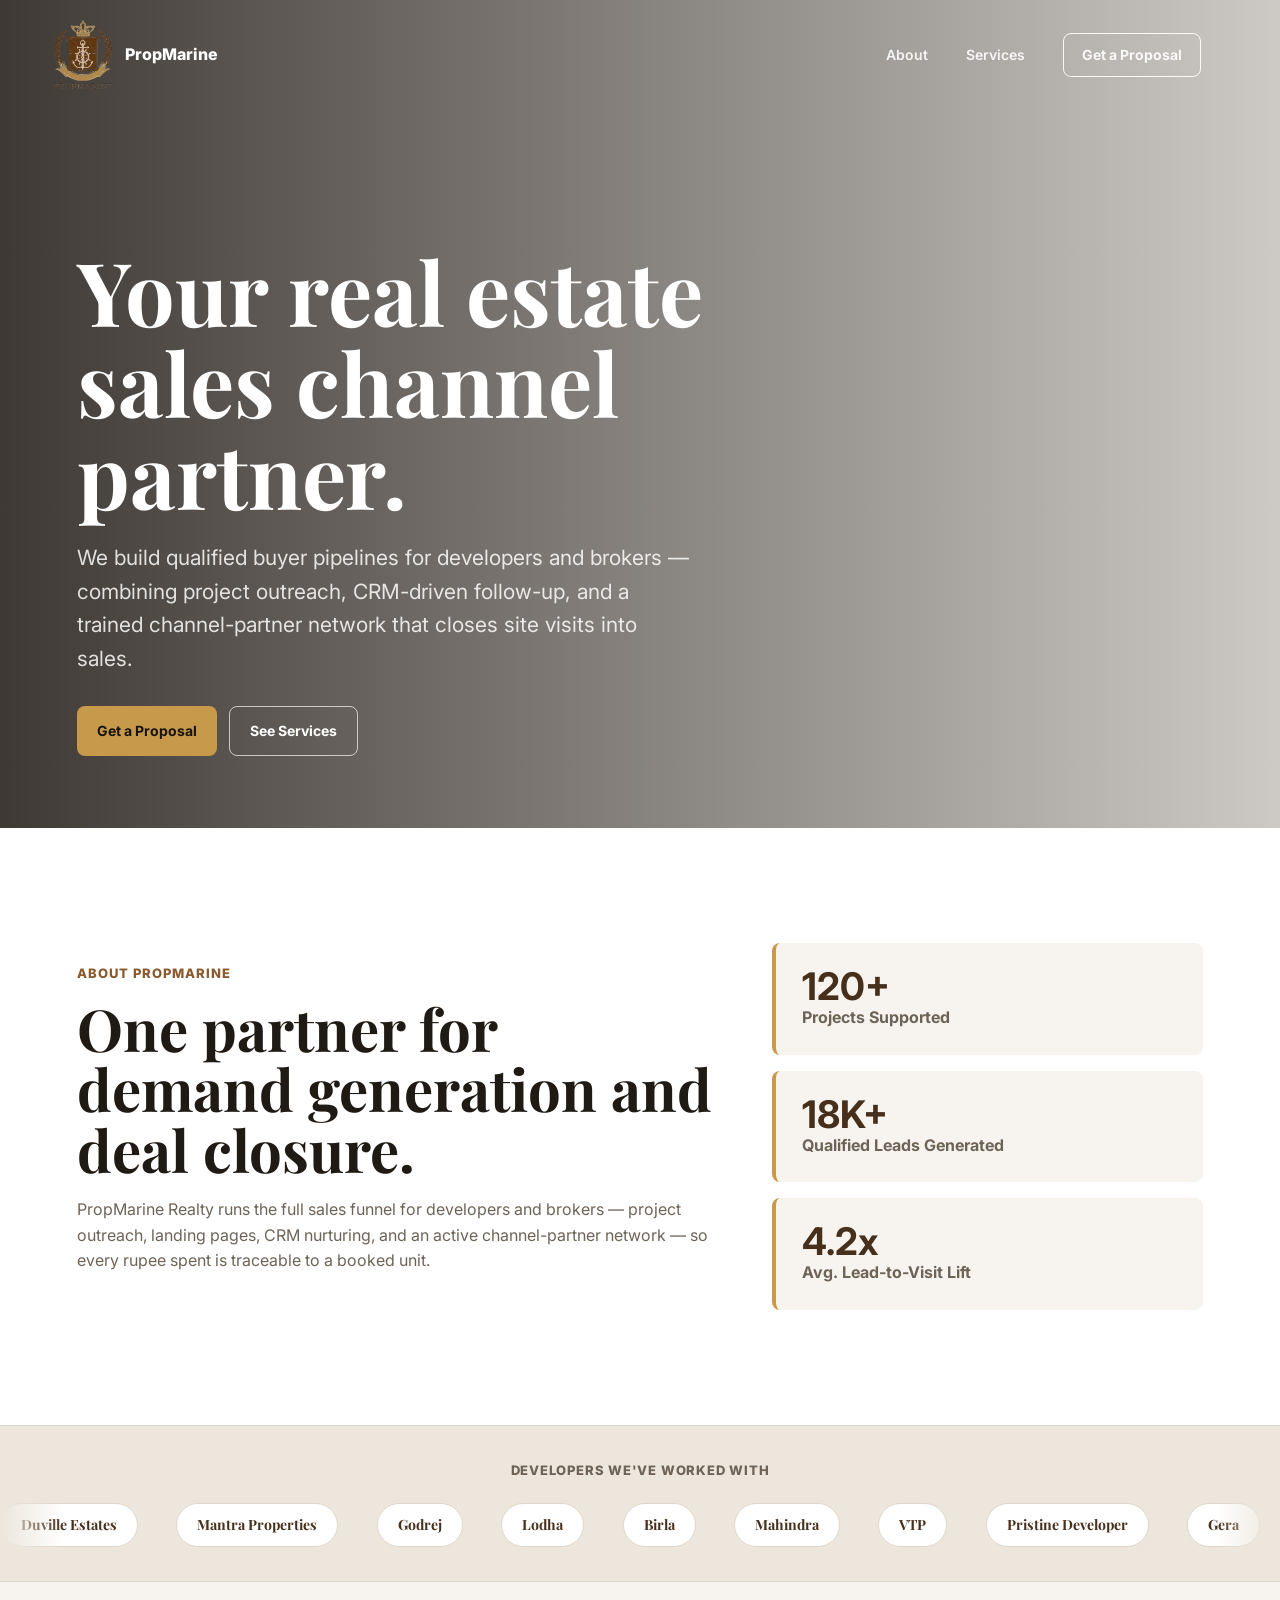
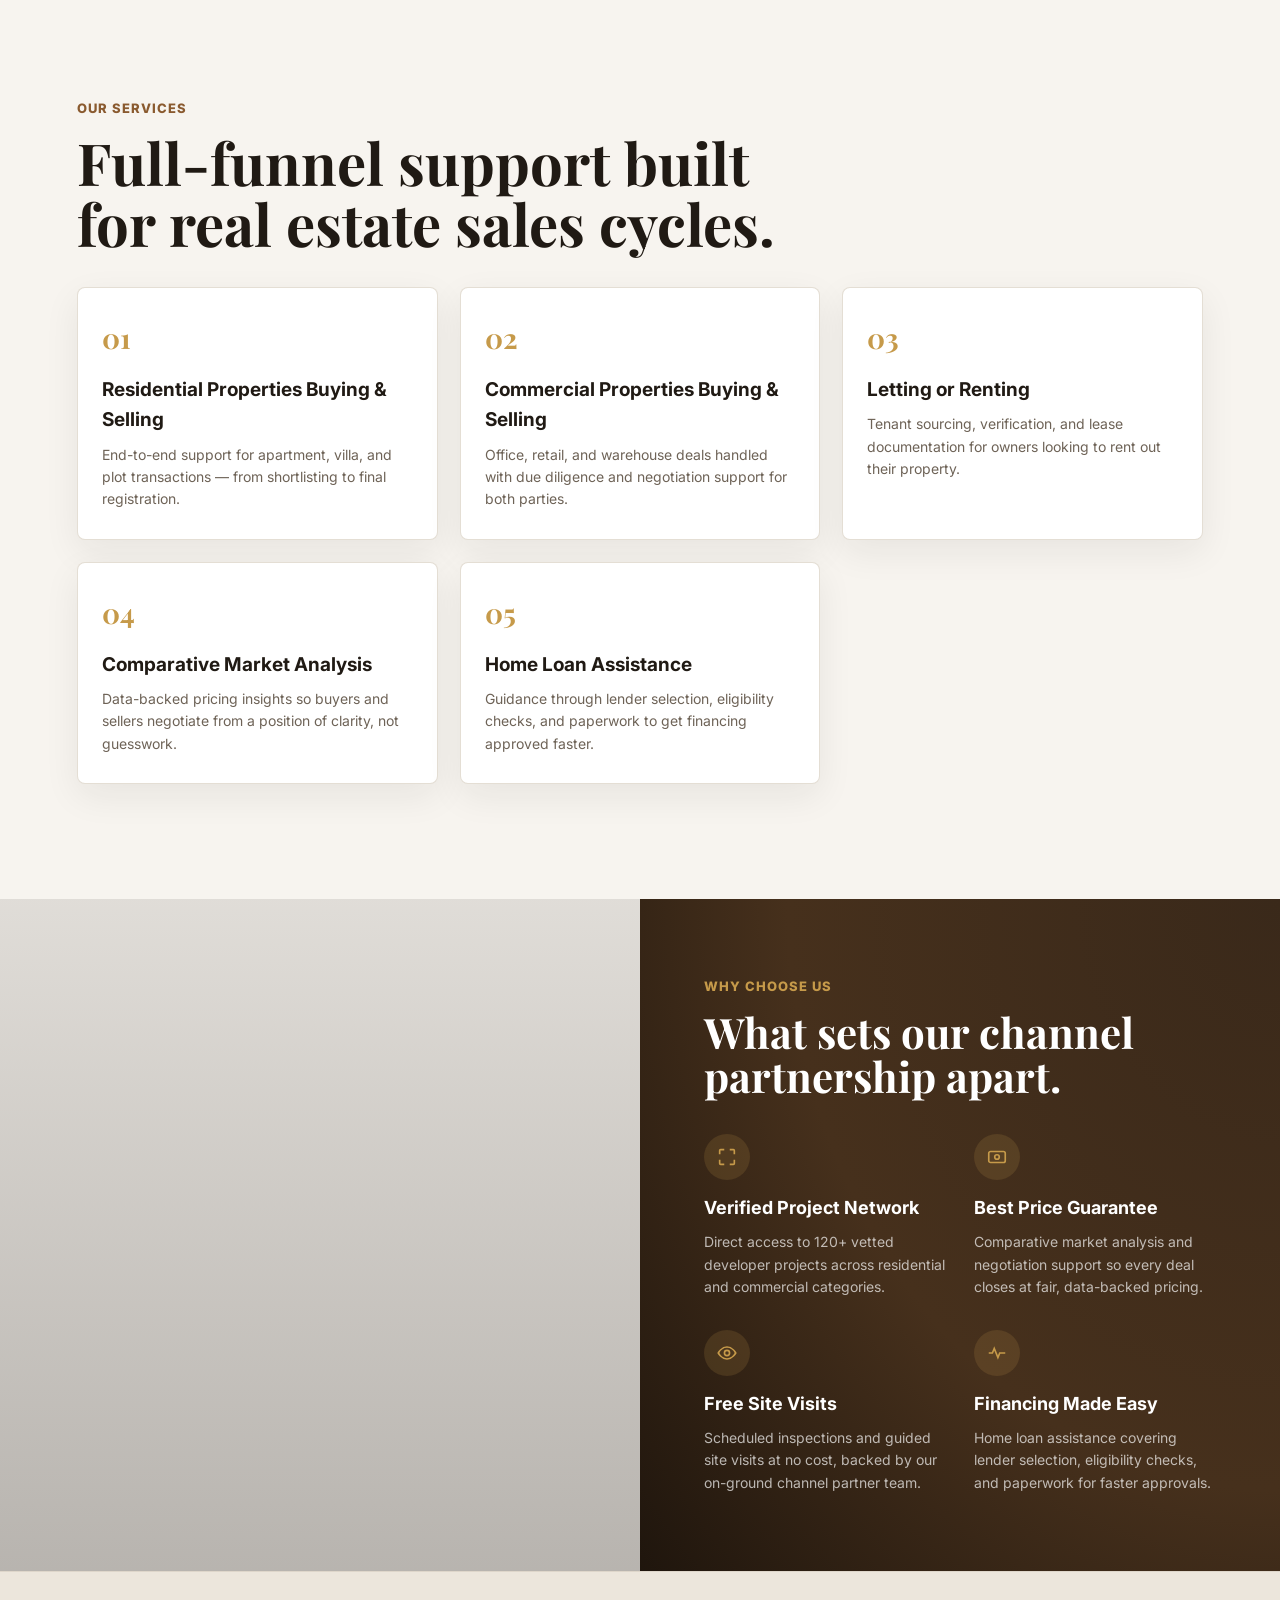
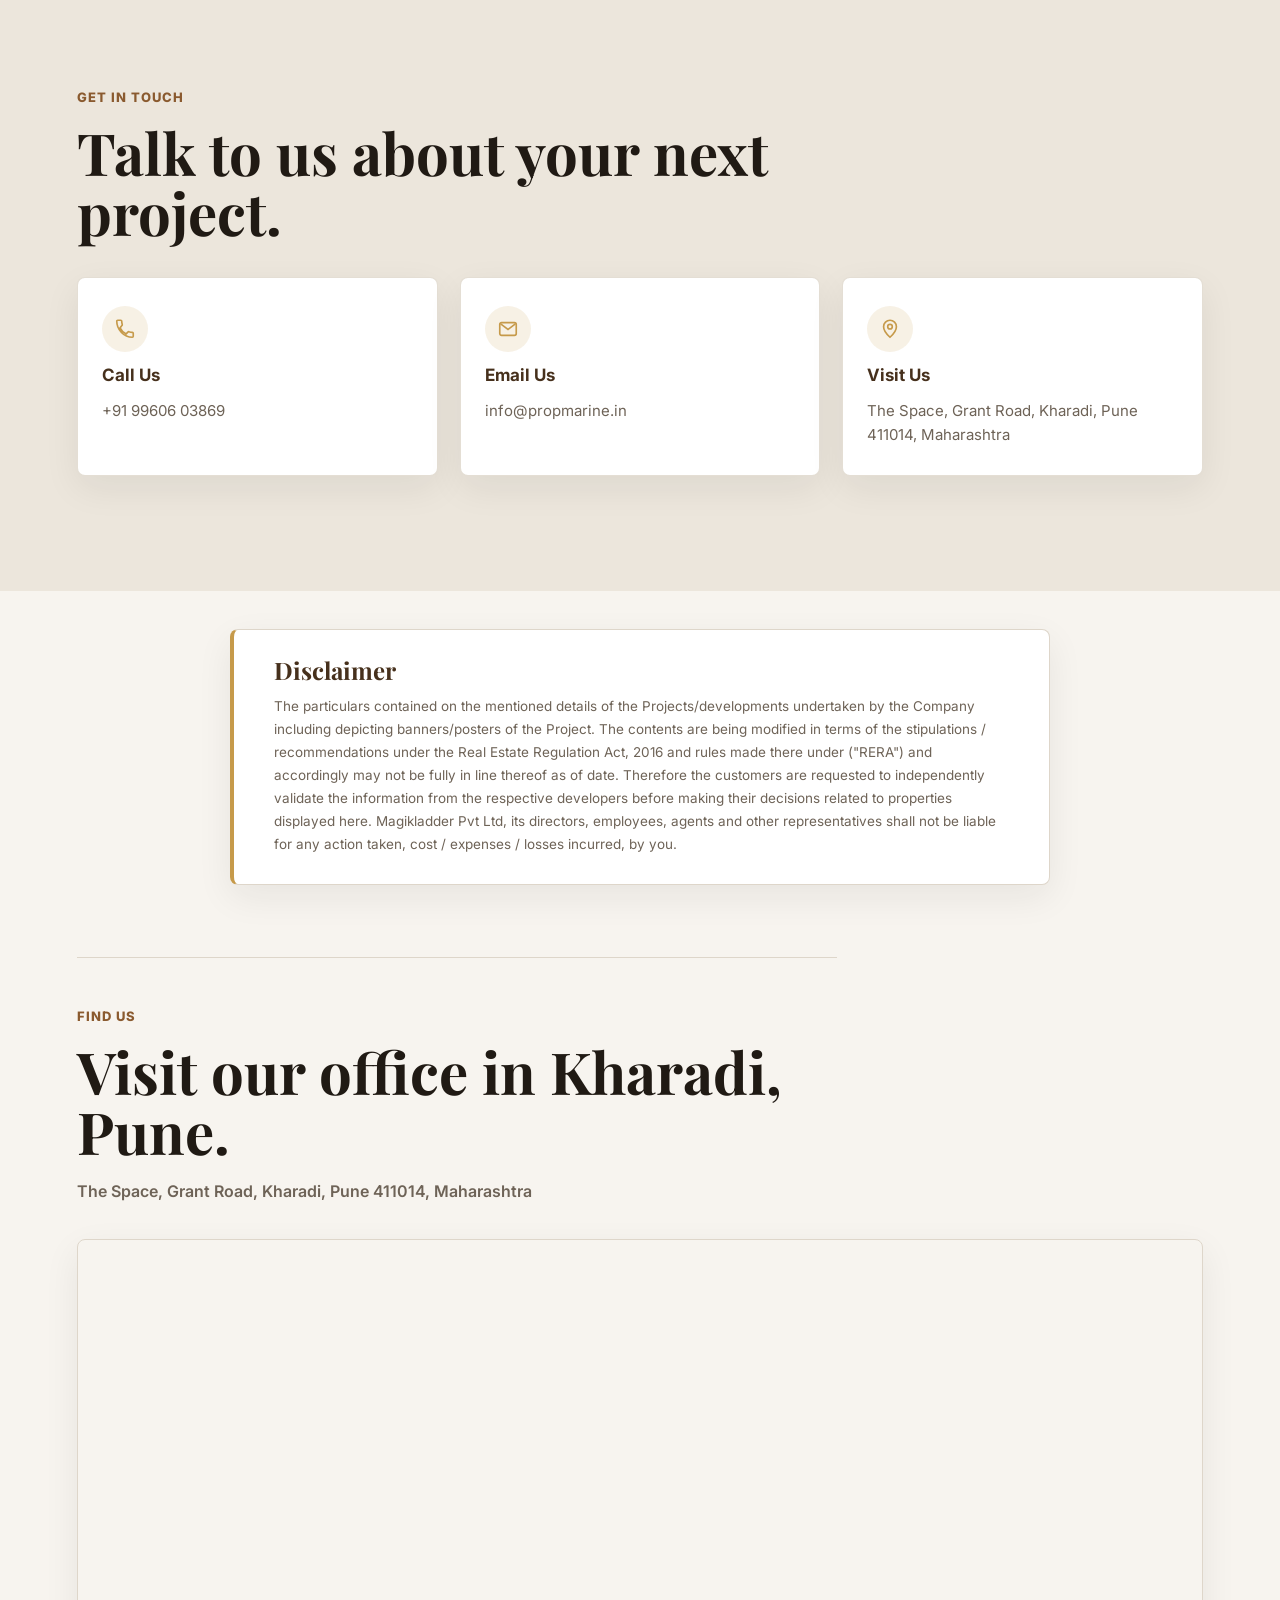
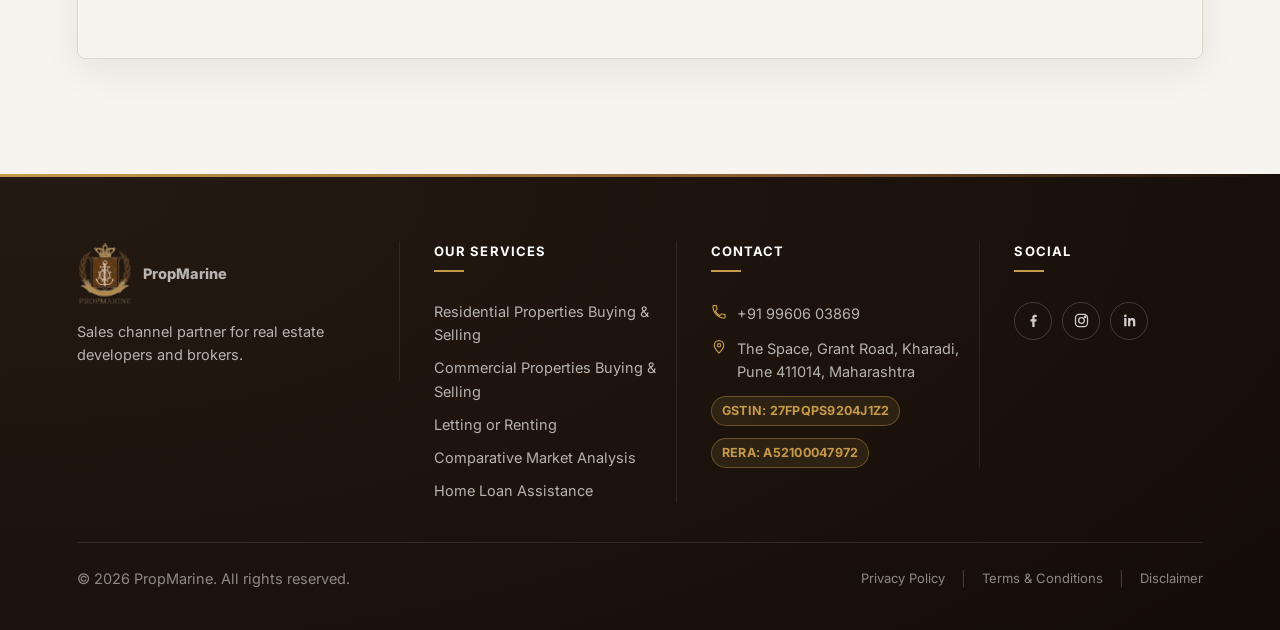
==== commit b78688d7: "Add Why Choose Us section highlighting channel-partner services Co-Authored-By: Claude Sonnet 5 <nor" ====
--- a/index.html
+++ b/index.html
@@ -231,6 +231,44 @@
         </div>
       </section>
 
+      <section class="why-choose-section" aria-label="Why choose PropMarine">
+        <div class="why-choose-media" aria-hidden="true"></div>
+        <div class="why-choose-panel">
+          <span class="section-label">Why Choose Us</span>
+          <h2>What sets our channel partnership apart.</h2>
+          <div class="why-choose-grid">
+            <div class="why-choose-item">
+              <span class="why-choose-icon">
+                <svg viewBox="0 0 24 24" fill="none" stroke="currentColor" stroke-width="1.8" aria-hidden="true"><path d="M4 9V5a1 1 0 0 1 1-1h4M15 4h4a1 1 0 0 1 1 1v4M20 15v4a1 1 0 0 1-1 1h-4M9 20H5a1 1 0 0 1-1-1v-4"/></svg>
+              </span>
+              <h3>Verified Project Network</h3>
+              <p>Direct access to 120+ vetted developer projects across residential and commercial categories.</p>
+            </div>
+            <div class="why-choose-item">
+              <span class="why-choose-icon">
+                <svg viewBox="0 0 24 24" fill="none" stroke="currentColor" stroke-width="1.8" aria-hidden="true"><rect x="3" y="6" width="18" height="12" rx="2"/><circle cx="12" cy="12" r="2.5"/></svg>
+              </span>
+              <h3>Best Price Guarantee</h3>
+              <p>Comparative market analysis and negotiation support so every deal closes at fair, data-backed pricing.</p>
+            </div>
+            <div class="why-choose-item">
+              <span class="why-choose-icon">
+                <svg viewBox="0 0 24 24" fill="none" stroke="currentColor" stroke-width="1.8" aria-hidden="true"><path d="M2.5 12S6 5.5 12 5.5 21.5 12 21.5 12 18 18.5 12 18.5 2.5 12 2.5 12Z"/><circle cx="12" cy="12" r="2.8"/></svg>
+              </span>
+              <h3>Free Site Visits</h3>
+              <p>Scheduled inspections and guided site visits at no cost, backed by our on-ground channel partner team.</p>
+            </div>
+            <div class="why-choose-item">
+              <span class="why-choose-icon">
+                <svg viewBox="0 0 24 24" fill="none" stroke="currentColor" stroke-width="1.8" aria-hidden="true"><path d="M3 12h4l2-5 4 10 2-5h6"/></svg>
+              </span>
+              <h3>Financing Made Easy</h3>
+              <p>Home loan assistance covering lender selection, eligibility checks, and paperwork for faster approvals.</p>
+            </div>
+          </div>
+        </div>
+      </section>
+
       <section class="section contact-section" id="contact">
         <div class="section-heading">
           <span class="section-label">Get in Touch</span>
--- a/styles.css
+++ b/styles.css
@@ -637,6 +637,70 @@
 .service-card p {
   margin: 0;
   color: var(--muted);
+  font-size: 14px;
+}
+
+.why-choose-section {
+  display: grid;
+  grid-template-columns: minmax(0, 1fr) minmax(0, 1fr);
+  min-height: 620px;
+}
+
+.why-choose-media {
+  background:
+    linear-gradient(180deg, rgba(20, 14, 9, 0.1), rgba(20, 14, 9, 0.28)),
+    url("https://images.unsplash.com/photo-1618221195710-dd6b41faaea6?auto=format&fit=crop&w=1600&q=85") center/cover;
+}
+
+.why-choose-panel {
+  padding: clamp(48px, 6vw, 80px) clamp(28px, 5vw, 72px);
+  background: radial-gradient(140% 160% at 100% 0%, #3a291a 0%, var(--accent-dark) 55%, #1a120b 100%);
+  color: #fff;
+}
+
+.why-choose-panel .section-label {
+  color: var(--gold);
+}
+
+.why-choose-panel h2 {
+  max-width: 480px;
+  margin-bottom: 36px;
+  font-size: clamp(28px, 3.4vw, 42px);
+  color: #fff;
+}
+
+.why-choose-grid {
+  display: grid;
+  grid-template-columns: repeat(2, minmax(0, 1fr));
+  gap: 32px 28px;
+}
+
+.why-choose-icon {
+  display: flex;
+  align-items: center;
+  justify-content: center;
+  width: 46px;
+  height: 46px;
+  margin-bottom: 14px;
+  border-radius: 50%;
+  background: rgba(198, 154, 74, 0.16);
+  color: var(--gold);
+}
+
+.why-choose-icon svg {
+  width: 22px;
+  height: 22px;
+}
+
+.why-choose-item h3 {
+  margin-bottom: 8px;
+  font-size: 18px;
+  color: #fff;
+}
+
+.why-choose-item p {
+  margin: 0;
+  color: rgba(255, 255, 255, 0.68);
   font-size: 14px;
 }
 
@@ -857,8 +921,13 @@
   }
 
   .about-section,
-  .footer-main {
+  .footer-main,
+  .why-choose-section {
     grid-template-columns: 1fr;
+  }
+
+  .why-choose-media {
+    min-height: 260px;
   }
 
   .footer-main > div,
@@ -892,6 +961,10 @@
 
   .map-embed {
     height: 300px;
+  }
+
+  .why-choose-grid {
+    grid-template-columns: 1fr;
   }
 
   .brand span:last-child {
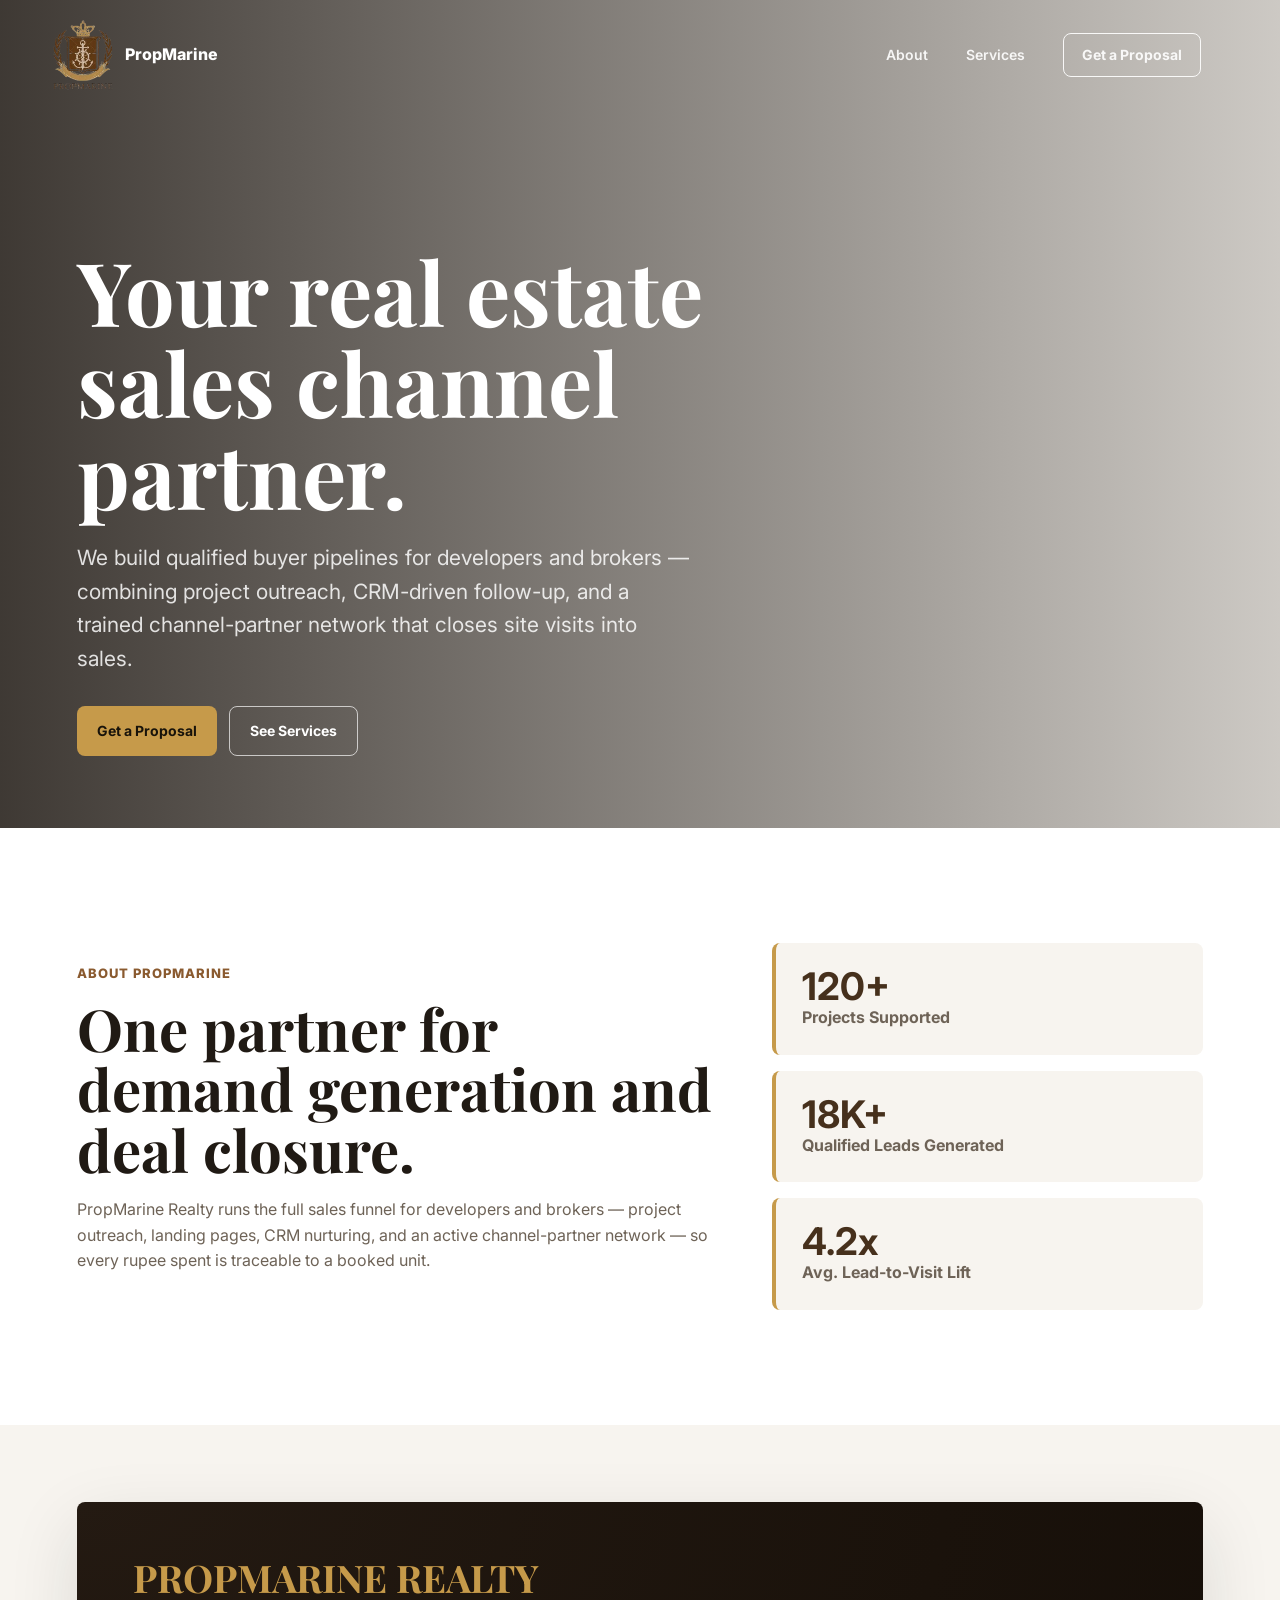
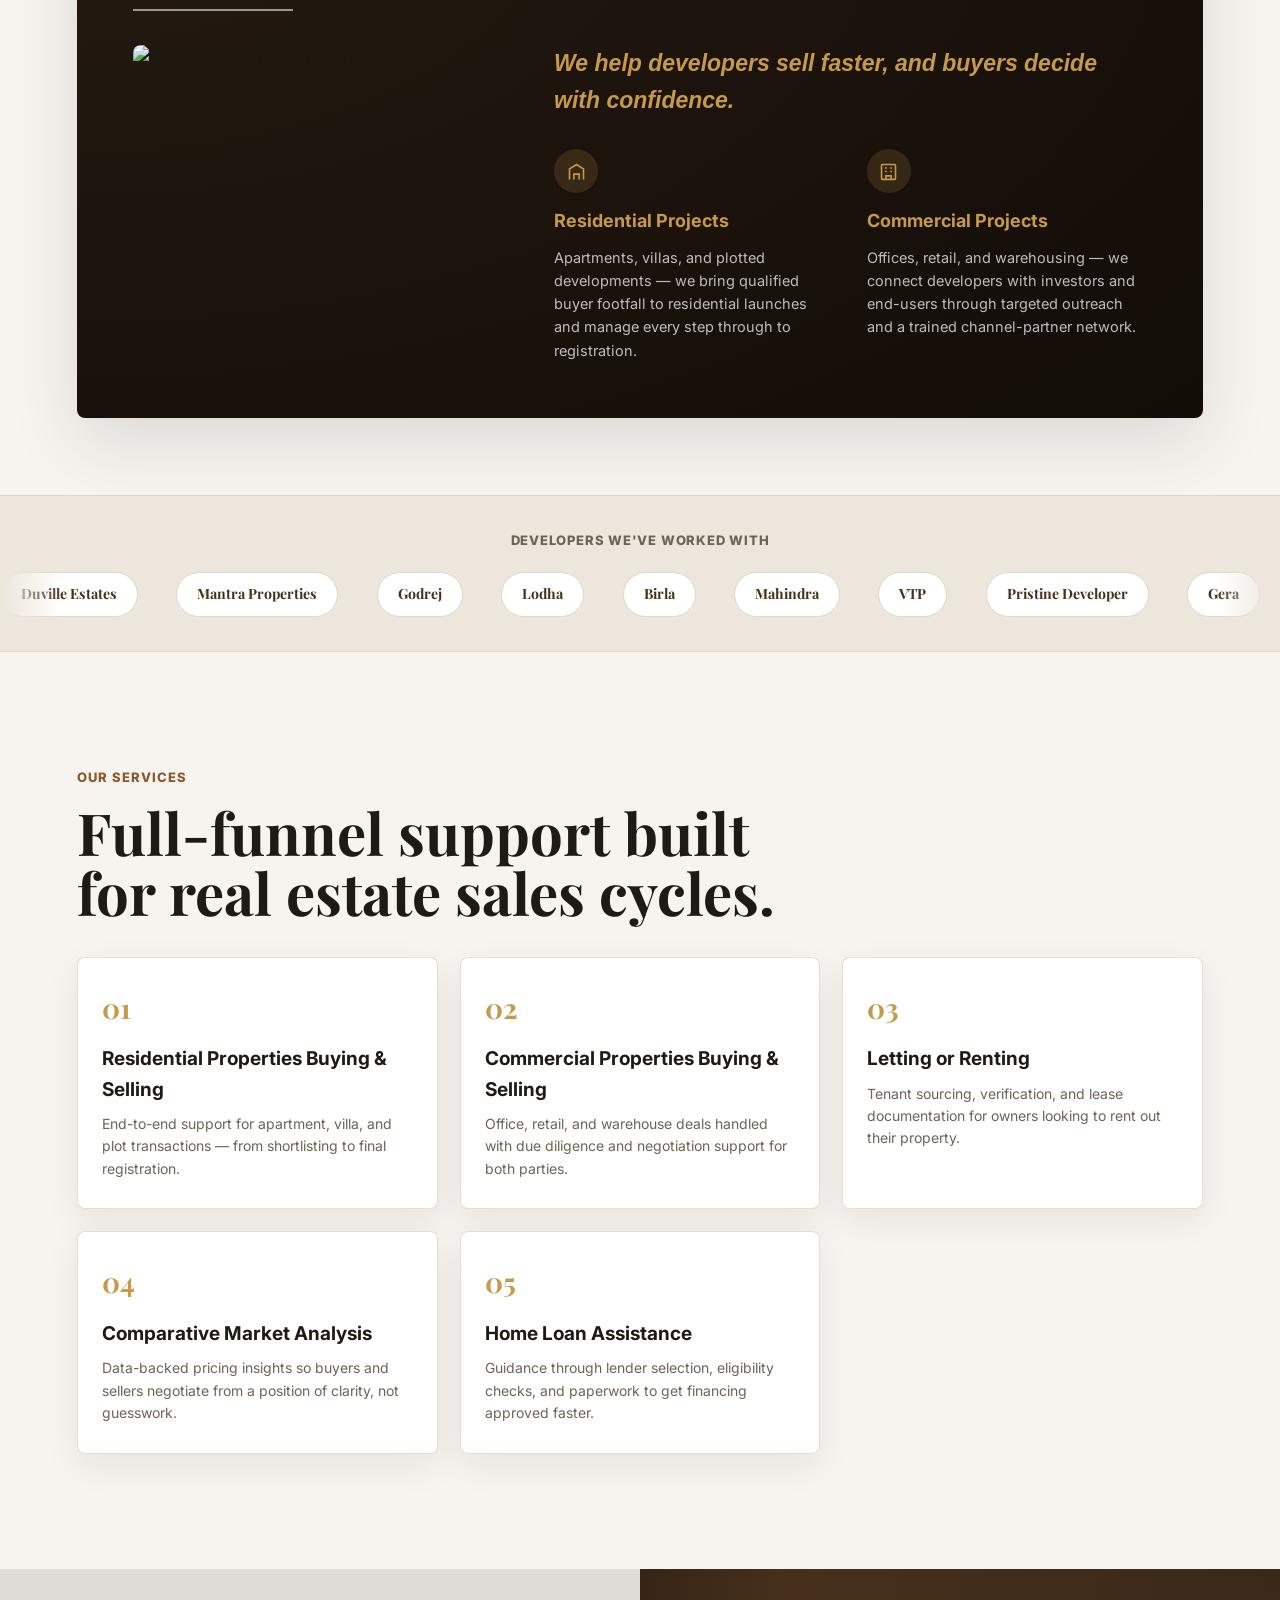
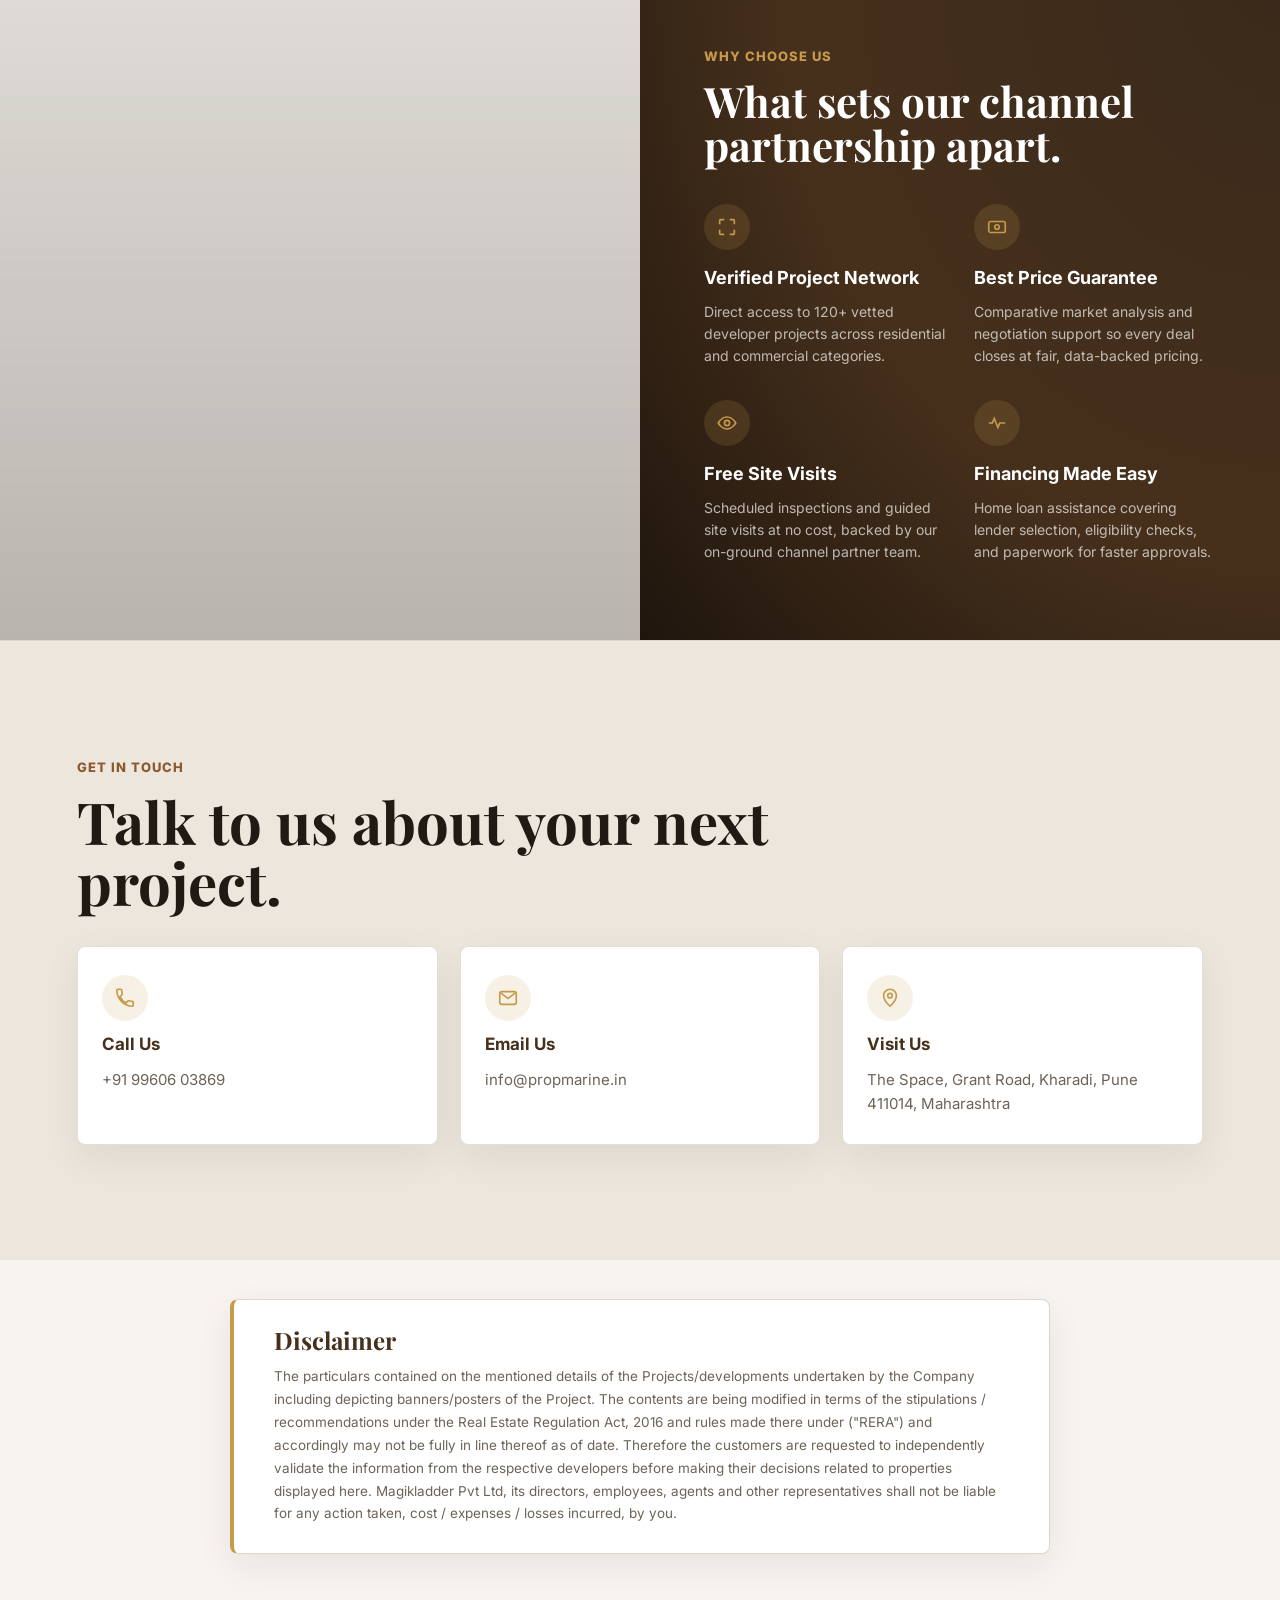
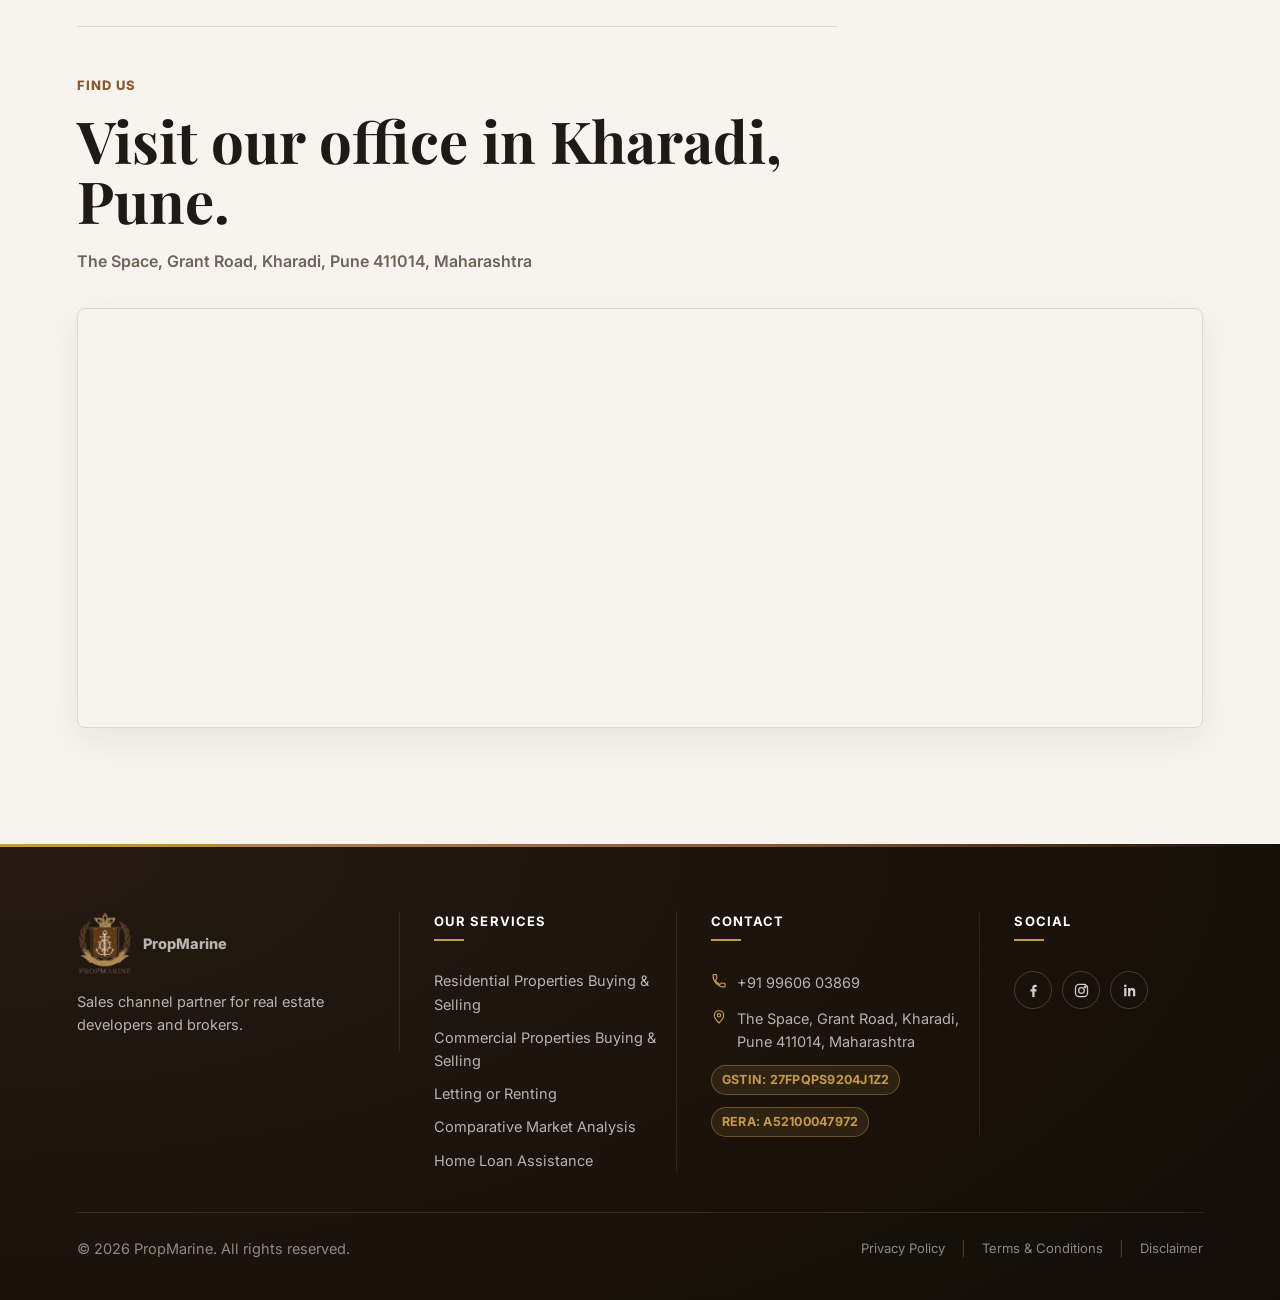
==== commit 45b8a84a: "Add PropMarine Realty brand card section with residential/commercial split Co-Authored-By: Claude So" ====
--- a/index.html
+++ b/index.html
@@ -82,6 +82,51 @@
           <div>
             <strong>4.2x</strong>
             <span>Avg. Lead-to-Visit Lift</span>
+          </div>
+        </div>
+      </section>
+
+      <section class="brand-card-section">
+        <div class="brand-card">
+          <div class="brand-card-heading">
+            <h2>PROPMARINE REALTY</h2>
+            <span class="brand-card-rule"></span>
+          </div>
+          <div class="brand-card-body">
+            <div class="brand-card-media">
+              <img
+                src="https://images.unsplash.com/photo-1512917774080-9991f1c4c750?auto=format&fit=crop&w=900&q=80"
+                alt="Modern living room interior"
+                loading="lazy"
+              />
+            </div>
+            <div class="brand-card-content">
+              <p class="brand-card-tagline">We help developers sell faster, and buyers decide with confidence.</p>
+              <div class="brand-card-columns">
+                <div class="brand-card-item">
+                  <span class="brand-card-icon">
+                    <svg viewBox="0 0 24 24" fill="none" stroke="currentColor" stroke-width="1.8" aria-hidden="true"><path d="M4 21V9l8-5 8 5v12"/><path d="M9 21v-6h6v6"/></svg>
+                  </span>
+                  <h3>Residential Projects</h3>
+                  <p>
+                    Apartments, villas, and plotted developments — we bring
+                    qualified buyer footfall to residential launches and
+                    manage every step through to registration.
+                  </p>
+                </div>
+                <div class="brand-card-item">
+                  <span class="brand-card-icon">
+                    <svg viewBox="0 0 24 24" fill="none" stroke="currentColor" stroke-width="1.8" aria-hidden="true"><rect x="4" y="4" width="16" height="17" rx="1"/><path d="M9 21v-4h6v4M8 8h2M14 8h2M8 12h2M14 12h2"/></svg>
+                  </span>
+                  <h3>Commercial Projects</h3>
+                  <p>
+                    Offices, retail, and warehousing — we connect developers
+                    with investors and end-users through targeted outreach
+                    and a trained channel-partner network.
+                  </p>
+                </div>
+              </div>
+            </div>
           </div>
         </div>
       </section>
--- a/styles.css
+++ b/styles.css
@@ -638,6 +638,90 @@
   margin: 0;
   color: var(--muted);
   font-size: 14px;
+}
+
+.brand-card-section {
+  padding: clamp(48px, 6vw, 80px) clamp(20px, 6vw, 92px);
+}
+
+.brand-card {
+  padding: clamp(32px, 4.5vw, 56px);
+  background: radial-gradient(140% 160% at 0% 0%, #241a12 0%, #1a120b 55%, #120c07 100%);
+  border-radius: var(--radius);
+  box-shadow: var(--shadow);
+}
+
+.brand-card-heading h2 {
+  margin-bottom: 12px;
+  color: var(--gold);
+  font-family: "Playfair Display", Georgia, serif;
+  font-size: clamp(26px, 3.4vw, 38px);
+}
+
+.brand-card-rule {
+  display: block;
+  width: 160px;
+  height: 2px;
+  margin-bottom: 34px;
+  background: rgba(255, 255, 255, 0.55);
+}
+
+.brand-card-body {
+  display: grid;
+  grid-template-columns: minmax(0, 0.9fr) minmax(0, 1.4fr);
+  gap: 40px;
+  align-items: start;
+}
+
+.brand-card-media img {
+  width: 100%;
+  height: 100%;
+  min-height: 260px;
+  object-fit: cover;
+  border-radius: var(--radius);
+}
+
+.brand-card-tagline {
+  margin-bottom: 30px;
+  color: var(--gold);
+  font-style: italic;
+  font-size: clamp(18px, 2vw, 23px);
+  font-weight: 600;
+}
+
+.brand-card-columns {
+  display: grid;
+  grid-template-columns: repeat(2, minmax(0, 1fr));
+  gap: 32px;
+}
+
+.brand-card-icon {
+  display: flex;
+  align-items: center;
+  justify-content: center;
+  width: 44px;
+  height: 44px;
+  margin-bottom: 14px;
+  border-radius: 50%;
+  background: rgba(198, 154, 74, 0.16);
+  color: var(--gold);
+}
+
+.brand-card-icon svg {
+  width: 21px;
+  height: 21px;
+}
+
+.brand-card-item h3 {
+  margin-bottom: 10px;
+  color: var(--gold);
+  font-size: 18px;
+}
+
+.brand-card-item p {
+  margin: 0;
+  color: rgba(255, 255, 255, 0.72);
+  font-size: 14.5px;
 }
 
 .why-choose-section {
@@ -930,6 +1014,14 @@
     min-height: 260px;
   }
 
+  .brand-card-body {
+    grid-template-columns: 1fr;
+  }
+
+  .brand-card-media img {
+    min-height: 220px;
+  }
+
   .footer-main > div,
   .footer-main > nav,
   .footer-main > address {
@@ -963,8 +1055,52 @@
     height: 300px;
   }
 
+  .why-choose-media {
+    min-height: 200px;
+  }
+
+  .why-choose-panel {
+    padding: 40px 20px;
+  }
+
+  .why-choose-panel h2 {
+    max-width: none;
+    margin-bottom: 26px;
+    font-size: 26px;
+  }
+
   .why-choose-grid {
     grid-template-columns: 1fr;
+    gap: 24px;
+  }
+
+  .why-choose-icon {
+    width: 40px;
+    height: 40px;
+    margin-bottom: 10px;
+  }
+
+  .why-choose-icon svg {
+    width: 19px;
+    height: 19px;
+  }
+
+  .why-choose-item h3 {
+    font-size: 16.5px;
+  }
+
+  .brand-card {
+    padding: 24px 18px;
+  }
+
+  .brand-card-rule {
+    width: 100px;
+    margin-bottom: 24px;
+  }
+
+  .brand-card-columns {
+    grid-template-columns: 1fr;
+    gap: 24px;
   }
 
   .brand span:last-child {
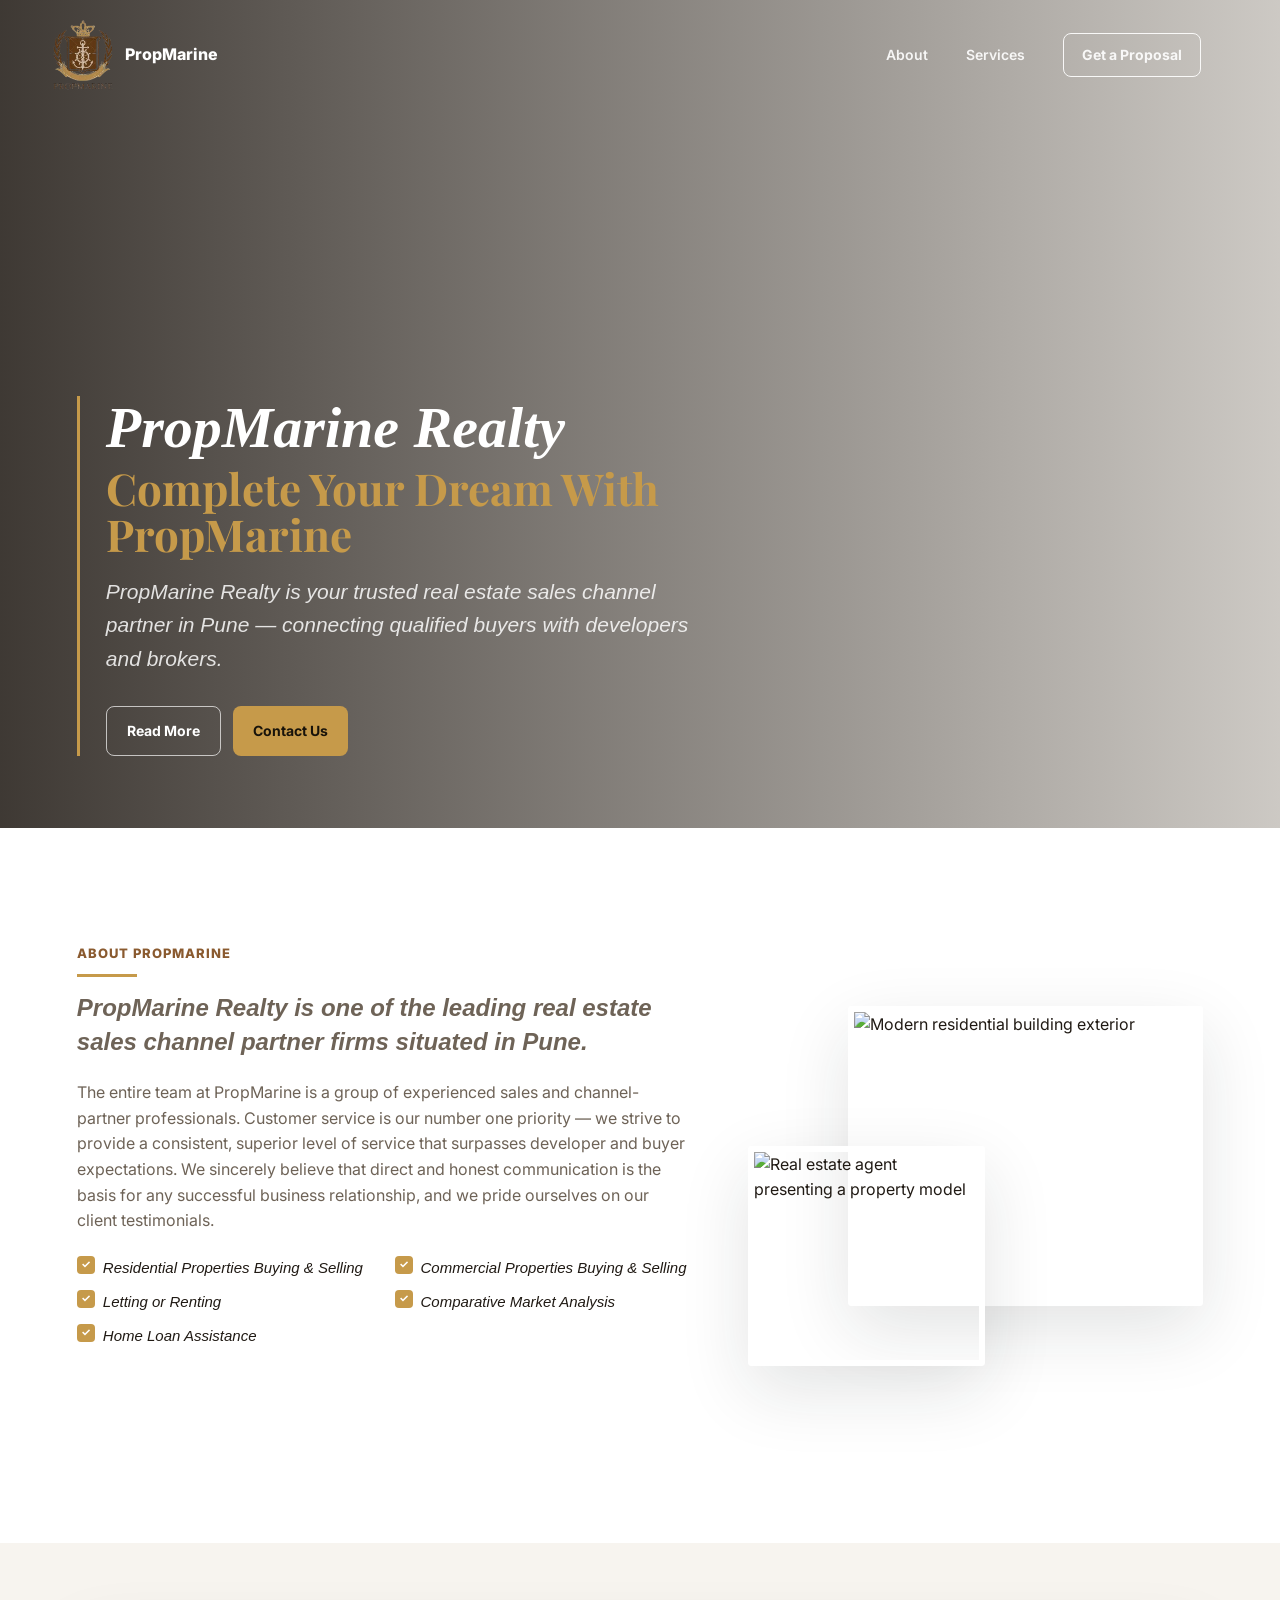
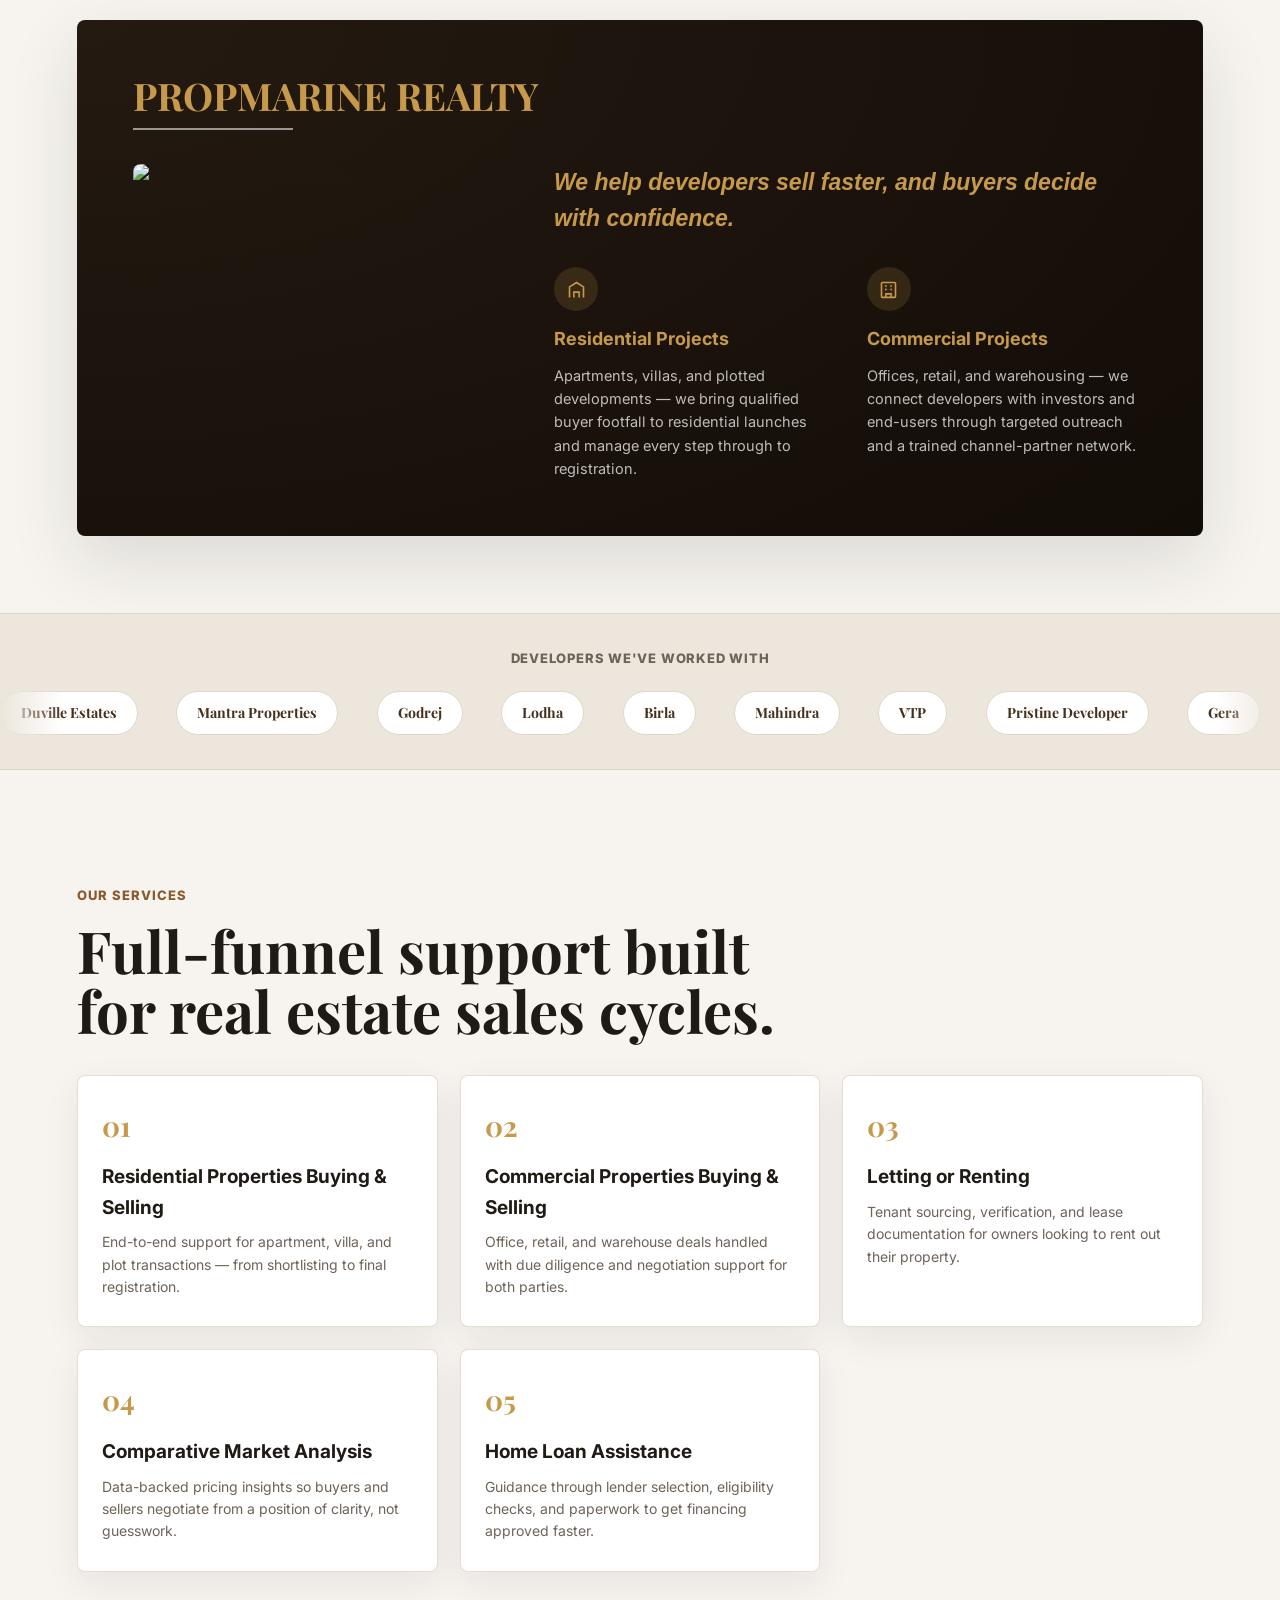
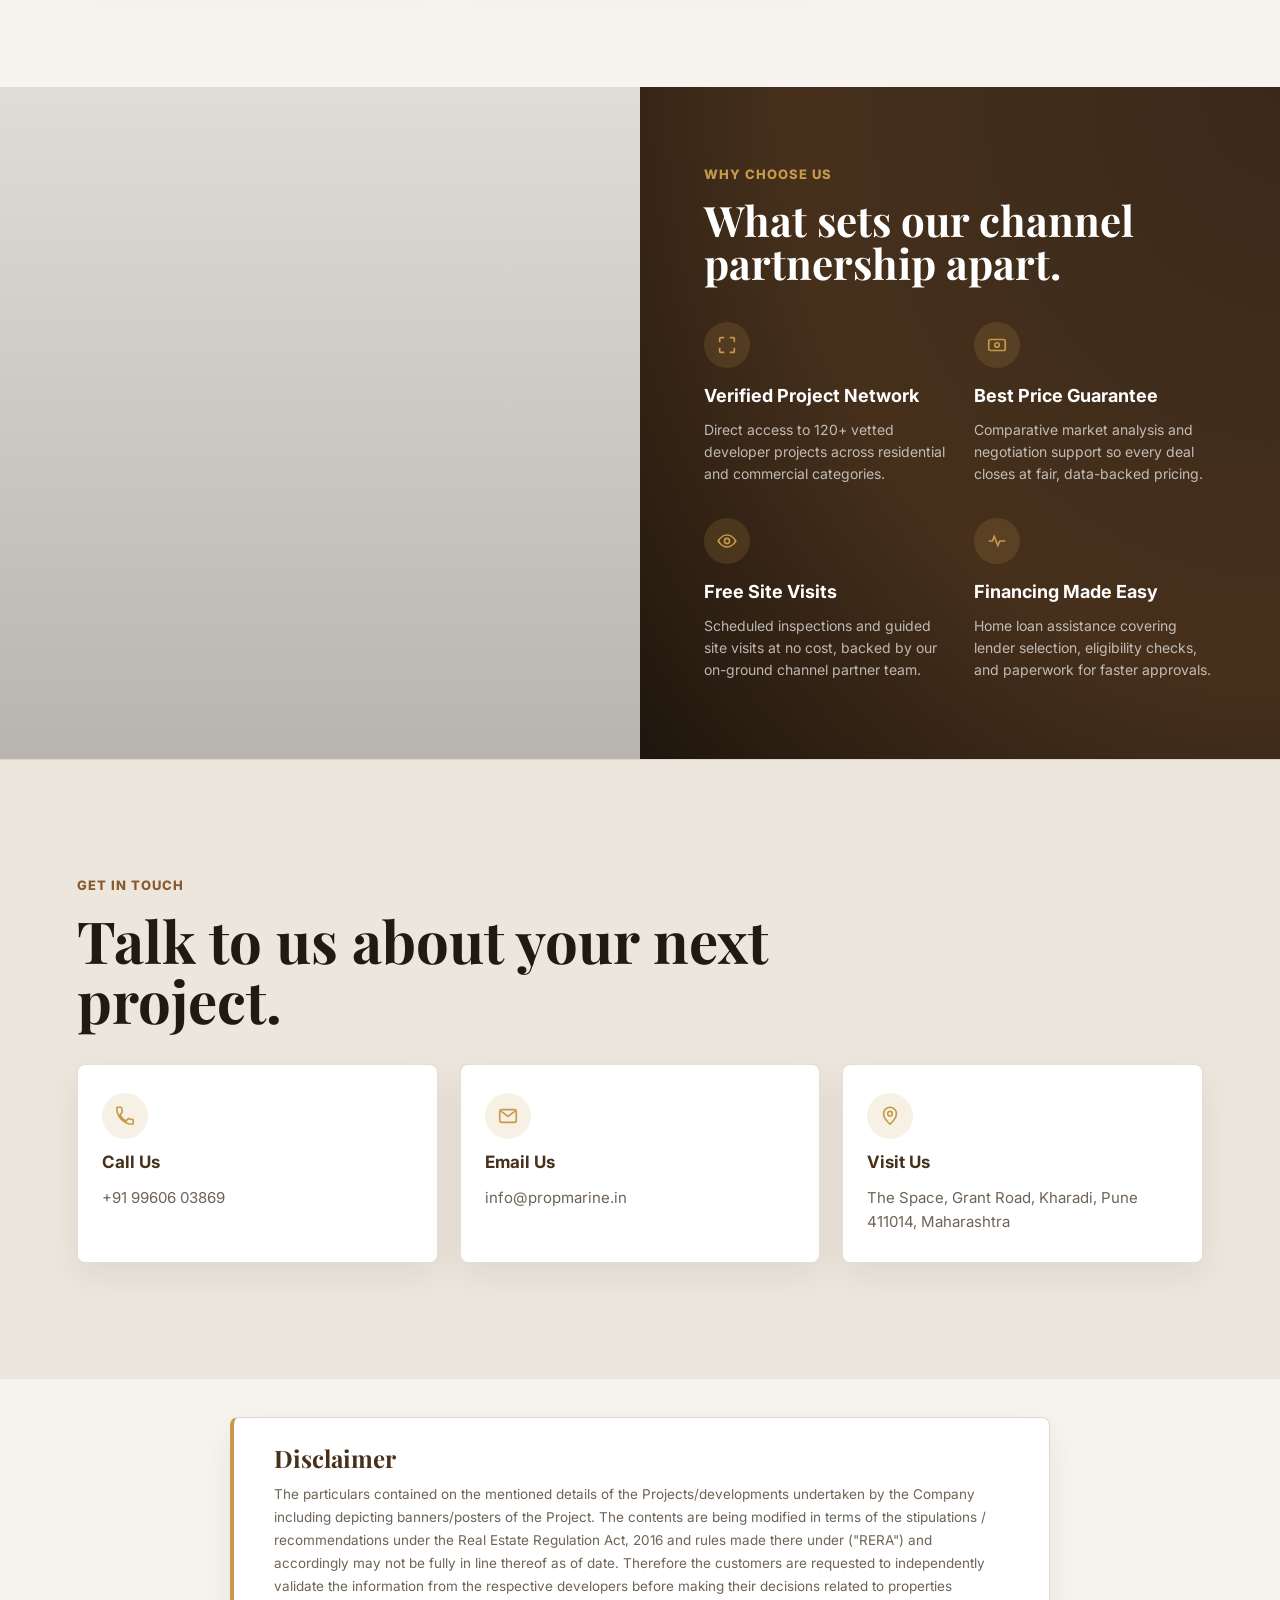
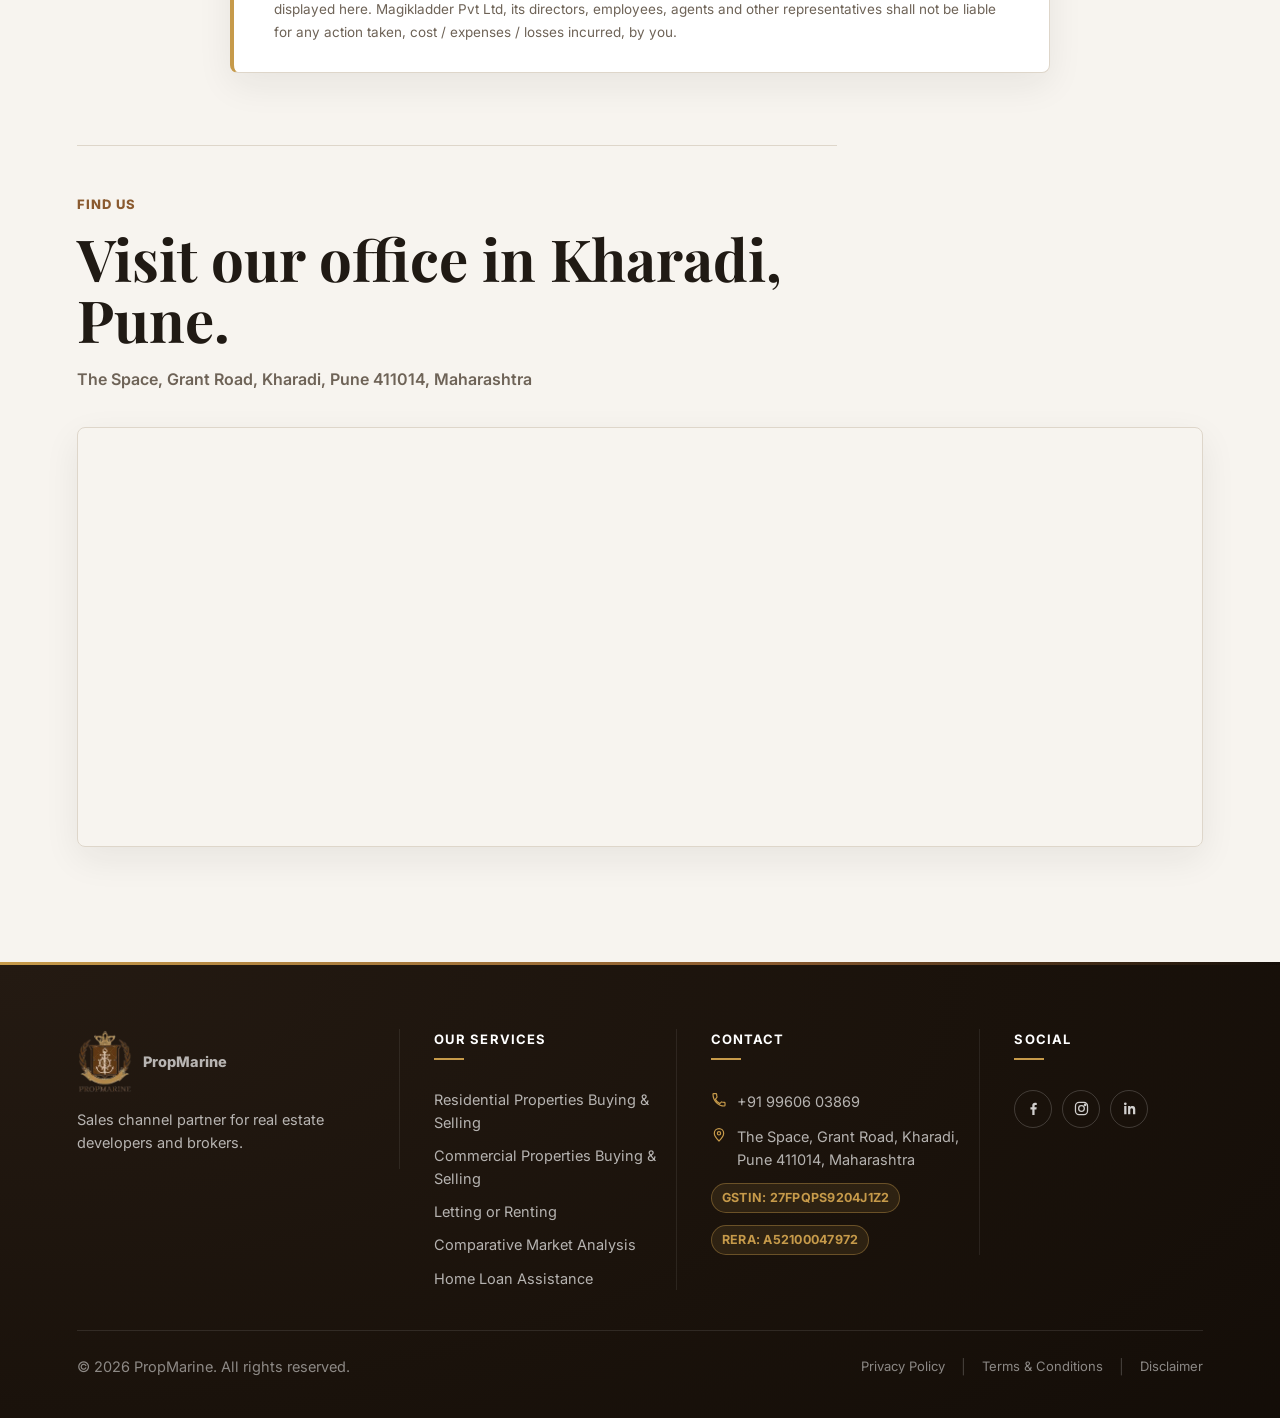
==== commit 7e031ab0: "Rework About PropMarine and hero sections, drop stats block and pipeline wording Co-Authored-By: Cla" ====
--- a/index.html
+++ b/index.html
@@ -46,15 +46,16 @@
       <section class="hero" id="home">
         <div class="hero-media" aria-hidden="true"></div>
         <div class="hero-content">
-          <h1>Your real estate sales channel partner.</h1>
+          <span class="hero-brand">PropMarine Realty</span>
+          <h1 class="hero-tagline">Complete Your Dream With PropMarine</h1>
           <p>
-            We build qualified buyer pipelines for developers and brokers —
-            combining project outreach, CRM-driven follow-up, and a
-            trained channel-partner network that closes site visits into sales.
+            PropMarine Realty is your trusted real estate sales channel
+            partner in Pune — connecting qualified buyers with
+            developers and brokers.
           </p>
           <div class="hero-actions">
-            <a class="button button-primary" href="#contact">Get a Proposal</a>
-            <a class="button button-secondary" href="#services">See Services</a>
+            <a class="button button-secondary" href="#about">Read More</a>
+            <a class="button button-primary" href="#contact">Contact Us</a>
           </div>
         </div>
       </section>
@@ -62,27 +63,42 @@
       <section class="section about-section" id="about">
         <div class="section-copy">
           <span class="section-label">About PropMarine</span>
-          <h2>One partner for demand generation and deal closure.</h2>
+          <p class="about-tagline">
+            PropMarine Realty is one of the leading real estate sales
+            channel partner firms situated in Pune.
+          </p>
           <p>
-            PropMarine Realty runs the full sales funnel for developers and
-            brokers — project outreach, landing pages,
-            CRM nurturing, and an active channel-partner network — so every
-            rupee spent is traceable to a booked unit.
+            The entire team at PropMarine is a group of experienced sales
+            and channel-partner professionals. Customer service is our
+            number one priority — we strive to provide a consistent,
+            superior level of service that surpasses developer and buyer
+            expectations. We sincerely believe that direct and honest
+            communication is the basis for any successful business
+            relationship, and we pride ourselves on our client
+            testimonials.
           </p>
-        </div>
-        <div class="about-stats" aria-label="Sales highlights">
-          <div>
-            <strong>120+</strong>
-            <span>Projects Supported</span>
-          </div>
-          <div>
-            <strong>18K+</strong>
-            <span>Qualified Leads Generated</span>
-          </div>
-          <div>
-            <strong>4.2x</strong>
-            <span>Avg. Lead-to-Visit Lift</span>
-          </div>
+          <ul class="about-checklist">
+            <li>Residential Properties Buying &amp; Selling</li>
+            <li>Commercial Properties Buying &amp; Selling</li>
+            <li>Letting or Renting</li>
+            <li>Comparative Market Analysis</li>
+            <li>Home Loan Assistance</li>
+          </ul>
+          <a class="button button-secondary about-cta" href="#services">Read More</a>
+        </div>
+        <div class="about-media">
+          <img
+            class="about-media-back"
+            src="https://images.unsplash.com/photo-1560518883-ce09059eeffa?auto=format&fit=crop&w=900&q=80"
+            alt="Modern residential building exterior"
+            loading="lazy"
+          />
+          <img
+            class="about-media-front"
+            src="https://images.unsplash.com/photo-1560520653-9e0e4c89eb11?auto=format&fit=crop&w=700&q=80"
+            alt="Real estate agent presenting a property model"
+            loading="lazy"
+          />
         </div>
       </section>
 
--- a/styles.css
+++ b/styles.css
@@ -201,6 +201,19 @@
   position: relative;
   width: min(100%, 780px);
   max-width: 780px;
+  padding-left: 26px;
+  border-left: 3px solid var(--gold);
+}
+
+.hero-brand {
+  display: block;
+  margin-bottom: 6px;
+  color: #fff;
+  font-family: "Playfair Display", Georgia, serif;
+  font-style: italic;
+  font-weight: 700;
+  font-size: clamp(32px, 5vw, 58px);
+  line-height: 1.1;
 }
 
 h1,
@@ -224,11 +237,18 @@
   overflow-wrap: anywhere;
 }
 
+.hero-tagline {
+  margin-bottom: 18px;
+  color: var(--gold);
+  font-size: clamp(26px, 3.6vw, 44px);
+}
+
 .hero p {
   max-width: 620px;
   margin-bottom: 30px;
   color: rgba(255, 255, 255, 0.84);
   font-size: clamp(17px, 2vw, 21px);
+  font-style: italic;
 }
 
 .hero-actions {
@@ -267,34 +287,100 @@
 
 .about-section {
   display: grid;
-  grid-template-columns: minmax(0, 1.2fr) minmax(280px, 0.8fr);
-  gap: 48px;
+  grid-template-columns: minmax(0, 1.15fr) minmax(280px, 0.85fr);
+  gap: 56px;
   align-items: center;
   background: var(--surface);
 }
 
-.about-stats {
+.about-section .section-copy {
+  max-width: 620px;
+}
+
+.about-section .section-label::after {
+  content: "";
+  display: block;
+  width: 60px;
+  height: 3px;
+  margin-top: 10px;
+  background: var(--gold);
+}
+
+.about-tagline {
+  margin-bottom: 18px;
+  color: var(--accent);
+  font-style: italic;
+  font-size: clamp(19px, 2.2vw, 24px);
+  font-weight: 600;
+  line-height: 1.4;
+}
+
+.about-section p {
+  color: var(--muted);
+  margin-bottom: 22px;
+}
+
+.about-checklist {
   display: grid;
-  gap: 16px;
-}
-
-.about-stats div {
-  border-left: 4px solid var(--gold);
-  background: var(--bg);
-  padding: 24px 26px;
-  border-radius: var(--radius);
-}
-
-.about-stats strong {
-  display: block;
-  color: var(--accent-dark);
-  font-size: 38px;
-  line-height: 1;
-}
-
-.about-stats span {
-  color: var(--muted);
+  grid-template-columns: repeat(2, minmax(0, 1fr));
+  gap: 10px 20px;
+  margin: 0 0 30px;
+  padding: 0;
+  list-style: none;
+}
+
+.about-checklist li {
+  position: relative;
+  padding-left: 26px;
+  color: var(--ink);
+  font-style: italic;
+  font-size: 15px;
+}
+
+.about-checklist li::before {
+  content: "✓";
+  position: absolute;
+  left: 0;
+  top: 0;
+  display: flex;
+  align-items: center;
+  justify-content: center;
+  width: 18px;
+  height: 18px;
+  border-radius: 4px;
+  background: var(--gold);
+  color: #fff;
+  font-size: 11px;
+  font-style: normal;
   font-weight: 700;
+}
+
+.about-media {
+  position: relative;
+  min-height: 360px;
+}
+
+.about-media img {
+  position: absolute;
+  border: 6px solid var(--surface);
+  box-shadow: var(--shadow);
+  border-radius: 4px;
+  object-fit: cover;
+}
+
+.about-media-back {
+  top: 0;
+  right: 0;
+  width: 78%;
+  height: 300px;
+}
+
+.about-media-front {
+  left: 0;
+  bottom: 0;
+  width: 52%;
+  height: 220px;
+  z-index: 1;
 }
 
 .logo-strip {
@@ -1004,10 +1090,19 @@
     transform: rotate(-45deg);
   }
 
-  .about-section,
   .footer-main,
-  .why-choose-section {
+  .why-choose-section,
+  .about-section {
     grid-template-columns: 1fr;
+  }
+
+  .about-section {
+    gap: 36px;
+  }
+
+  .about-media {
+    min-height: 280px;
+    order: -1;
   }
 
   .why-choose-media {
@@ -1089,6 +1184,22 @@
     font-size: 16.5px;
   }
 
+  .about-checklist {
+    grid-template-columns: 1fr;
+  }
+
+  .about-media {
+    min-height: 240px;
+  }
+
+  .about-media-back {
+    height: 220px;
+  }
+
+  .about-media-front {
+    height: 160px;
+  }
+
   .brand-card {
     padding: 24px 18px;
   }
@@ -1114,6 +1225,7 @@
 
   .hero-content {
     max-width: 354px;
+    padding-left: 16px;
   }
 
   h1 {
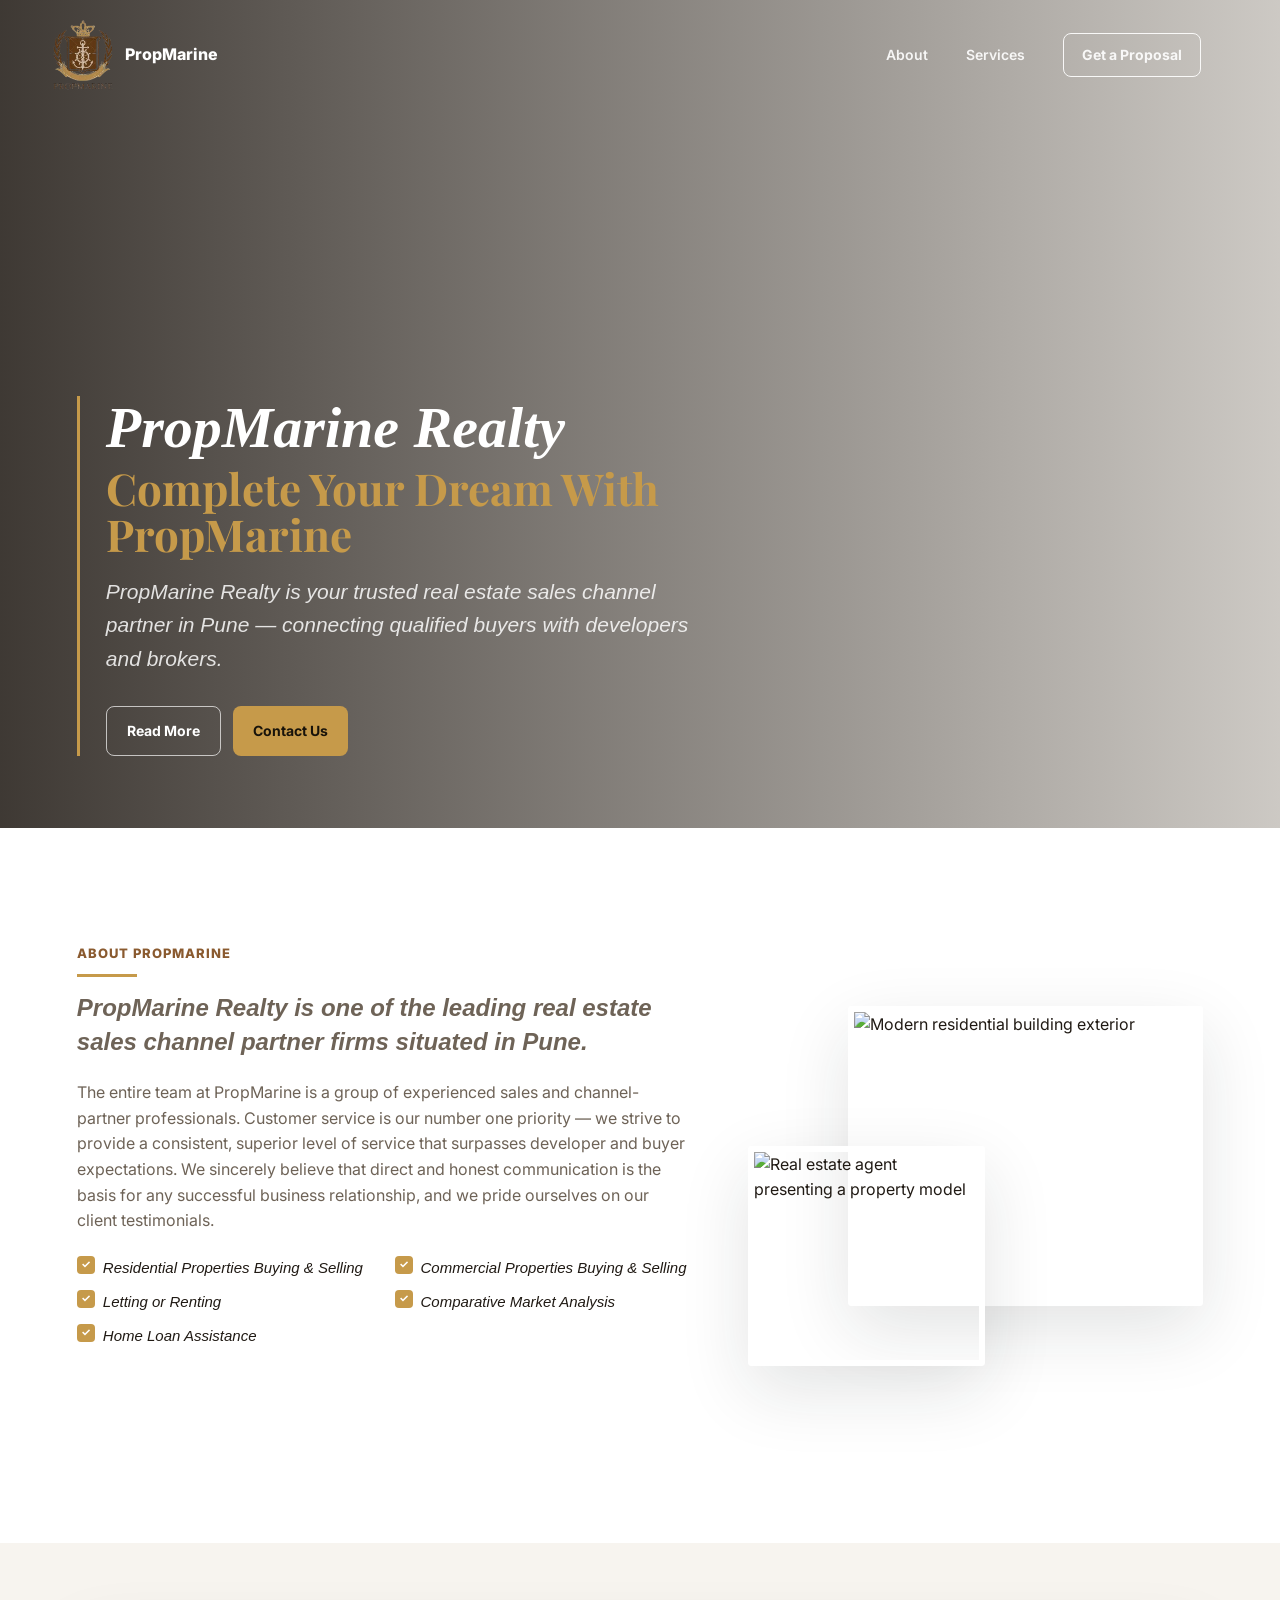
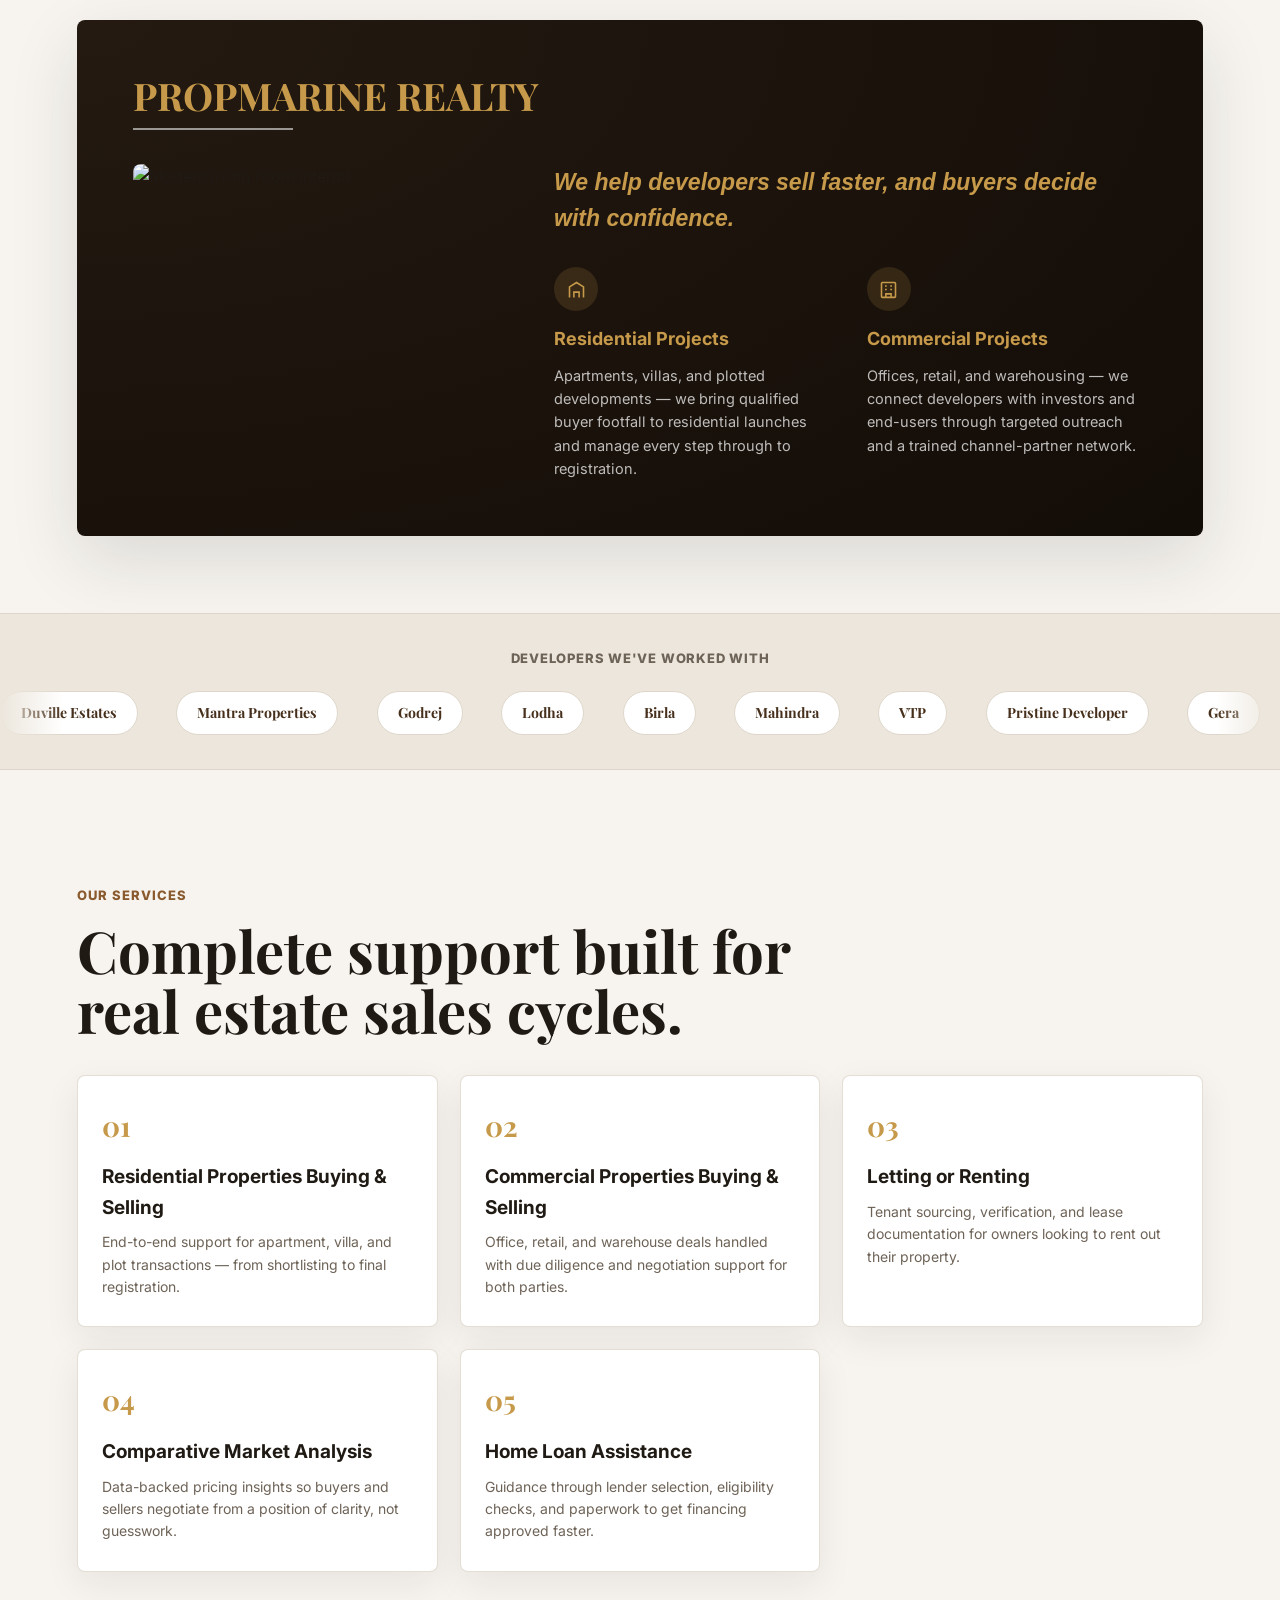
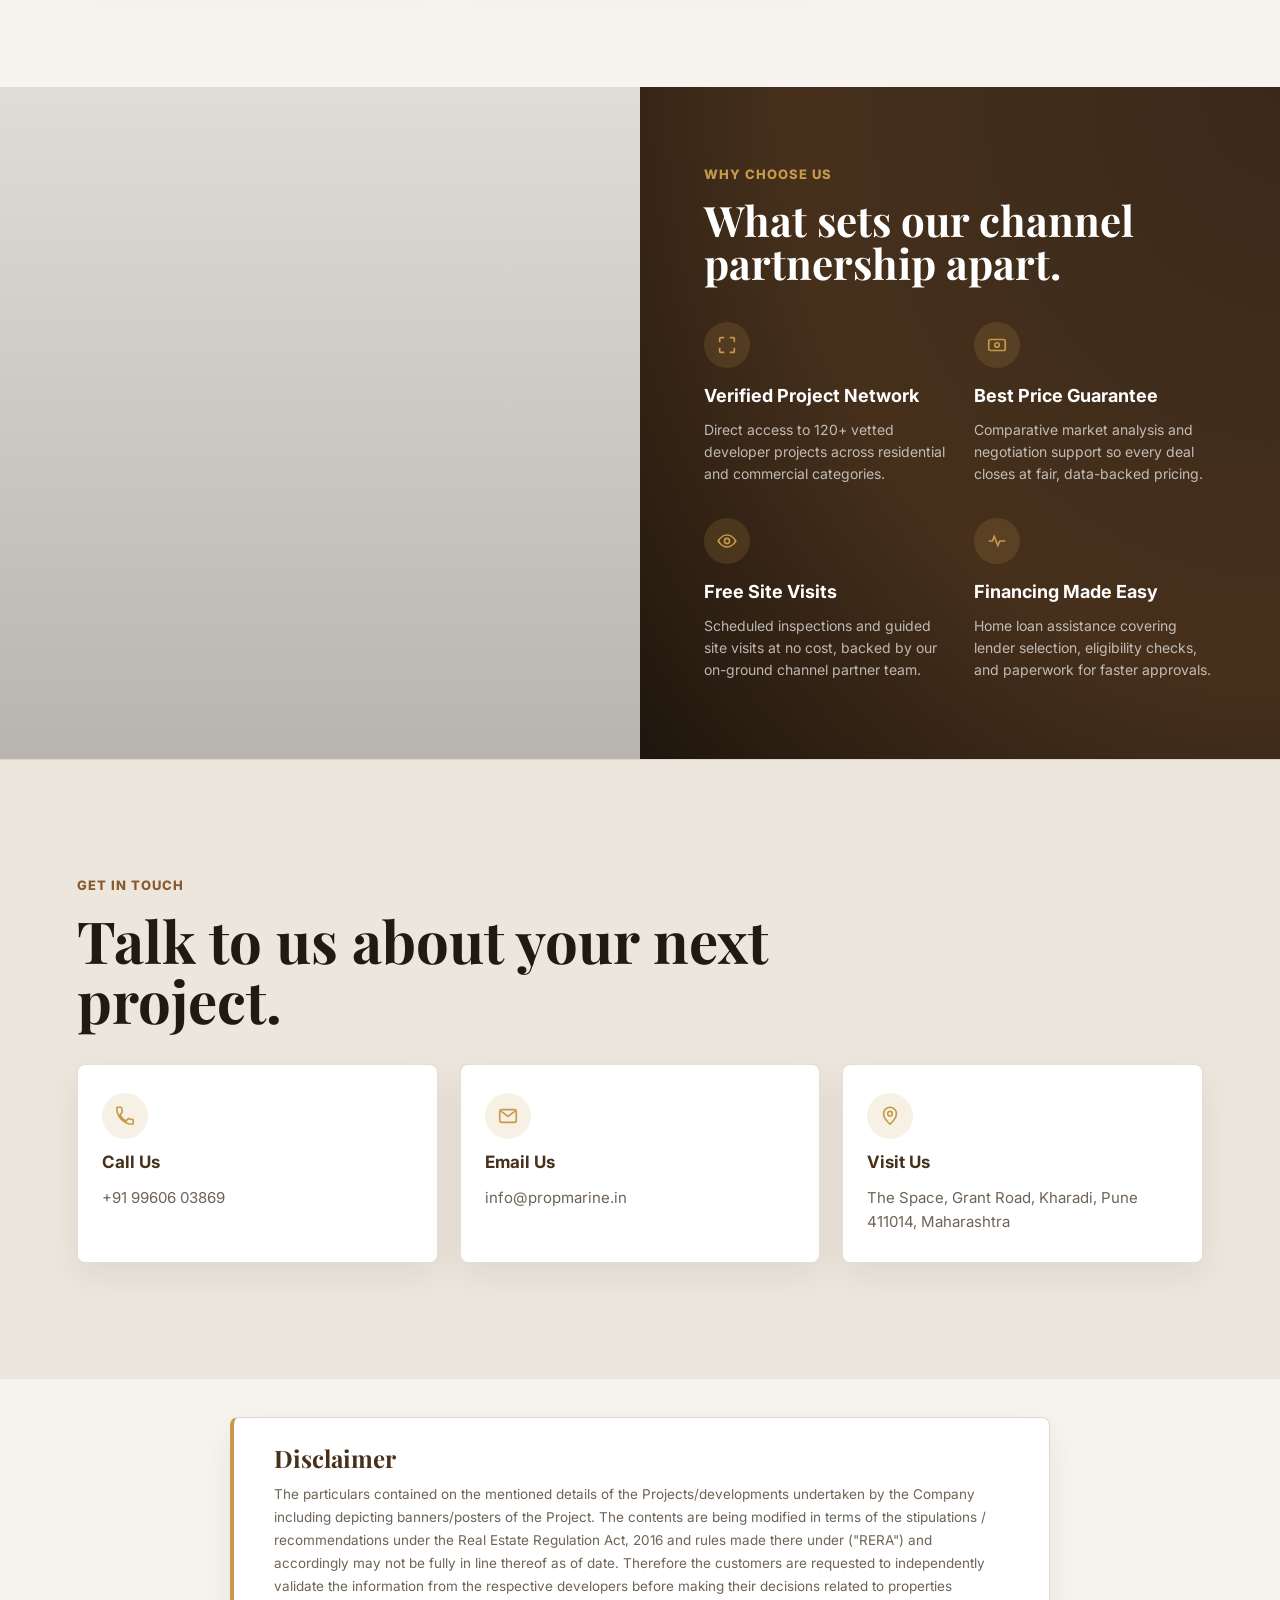
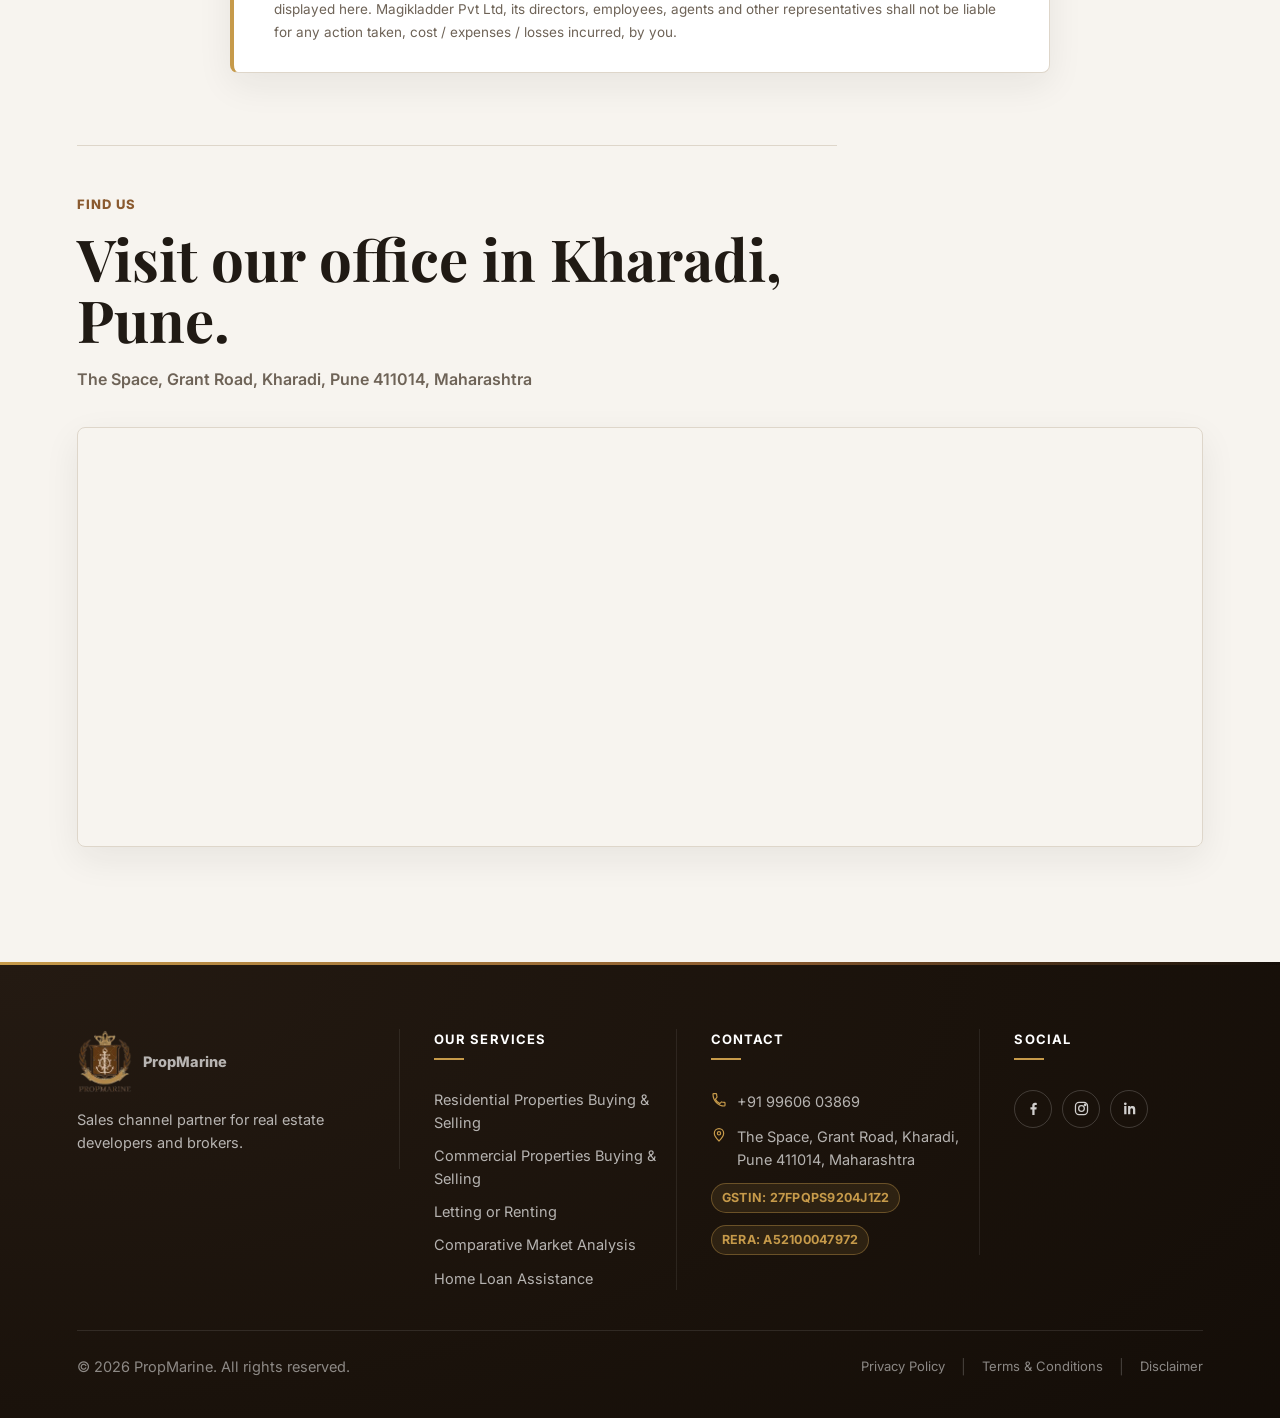
==== commit f1b4e309: "Remove full-funnel wording from Our Services heading Co-Authored-By: Claude Sonnet 5 <noreply@anthro" ====
--- a/index.html
+++ b/index.html
@@ -246,7 +246,7 @@
       <section class="section services-section" id="services">
         <div class="section-heading">
           <span class="section-label">Our Services</span>
-          <h2>Full-funnel support built for real estate sales cycles.</h2>
+          <h2>Complete support built for real estate sales cycles.</h2>
         </div>
         <div class="services-grid">
           <article class="service-card">
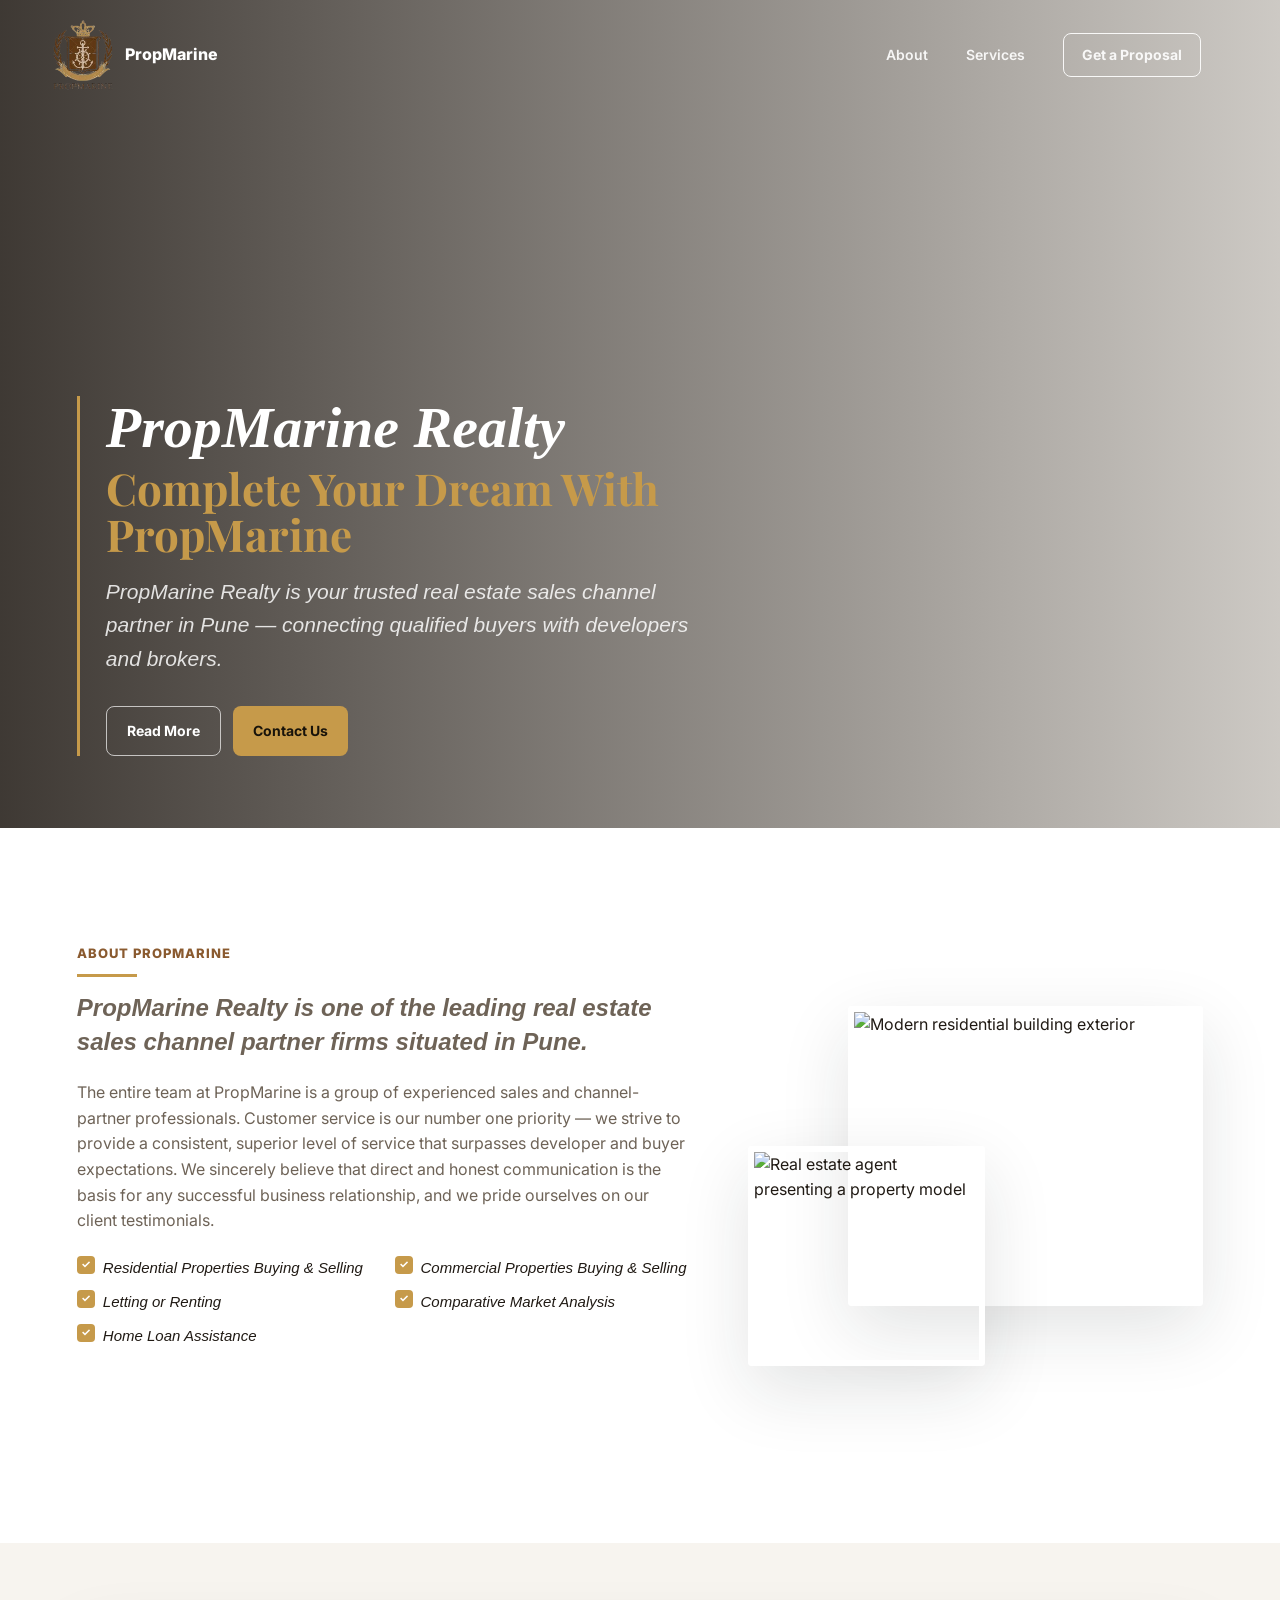
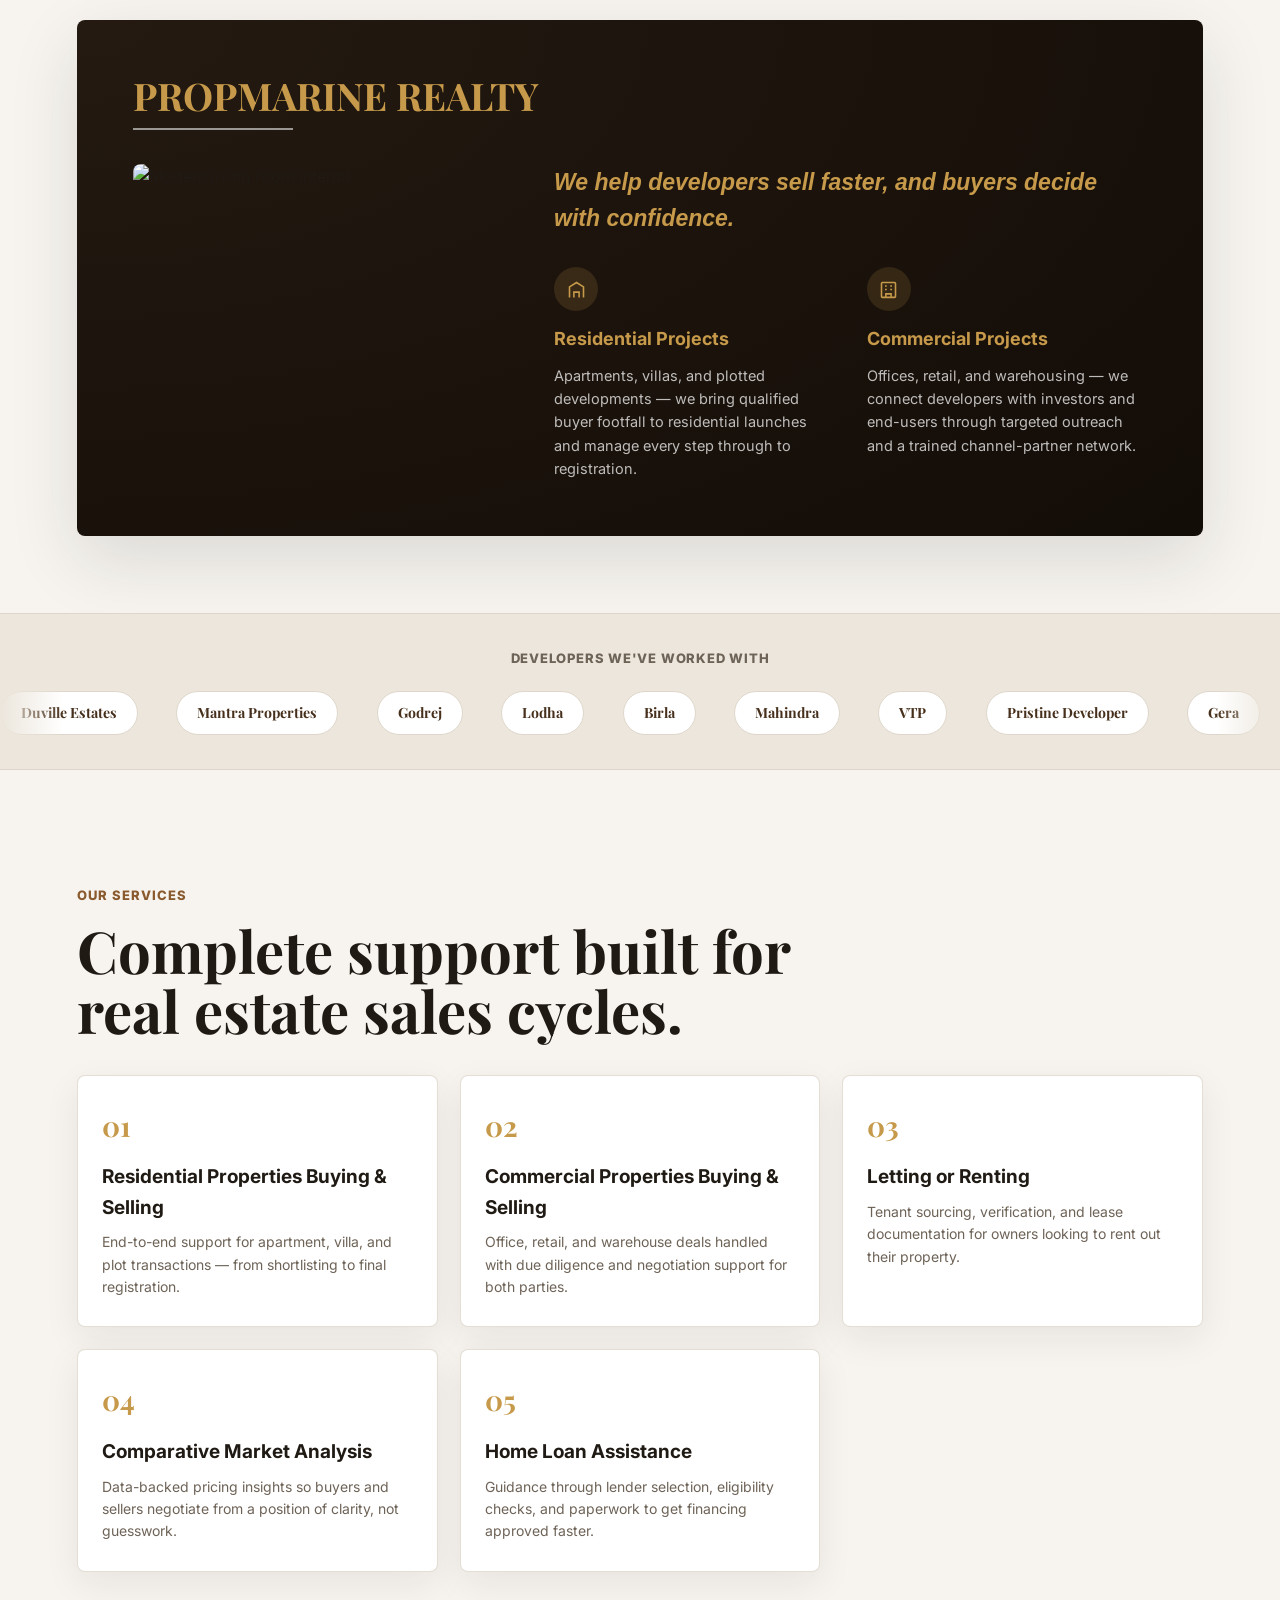
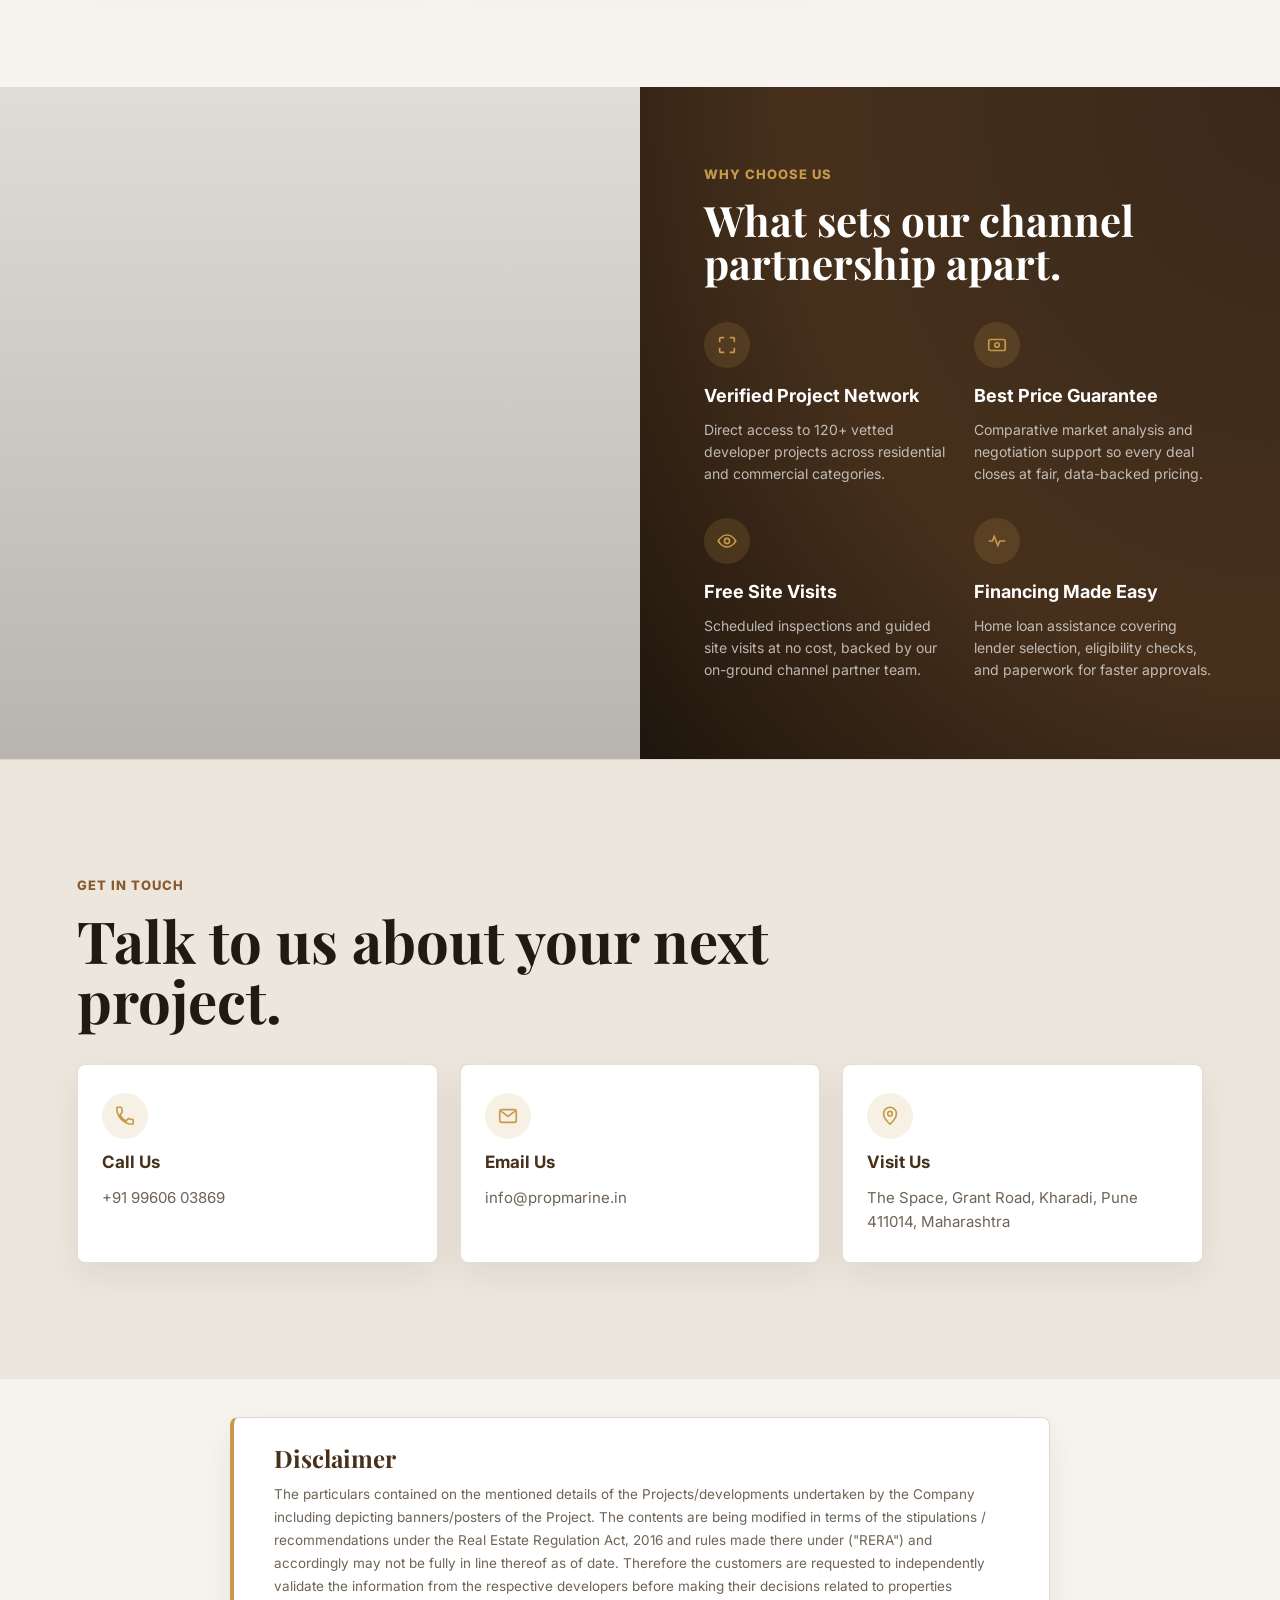
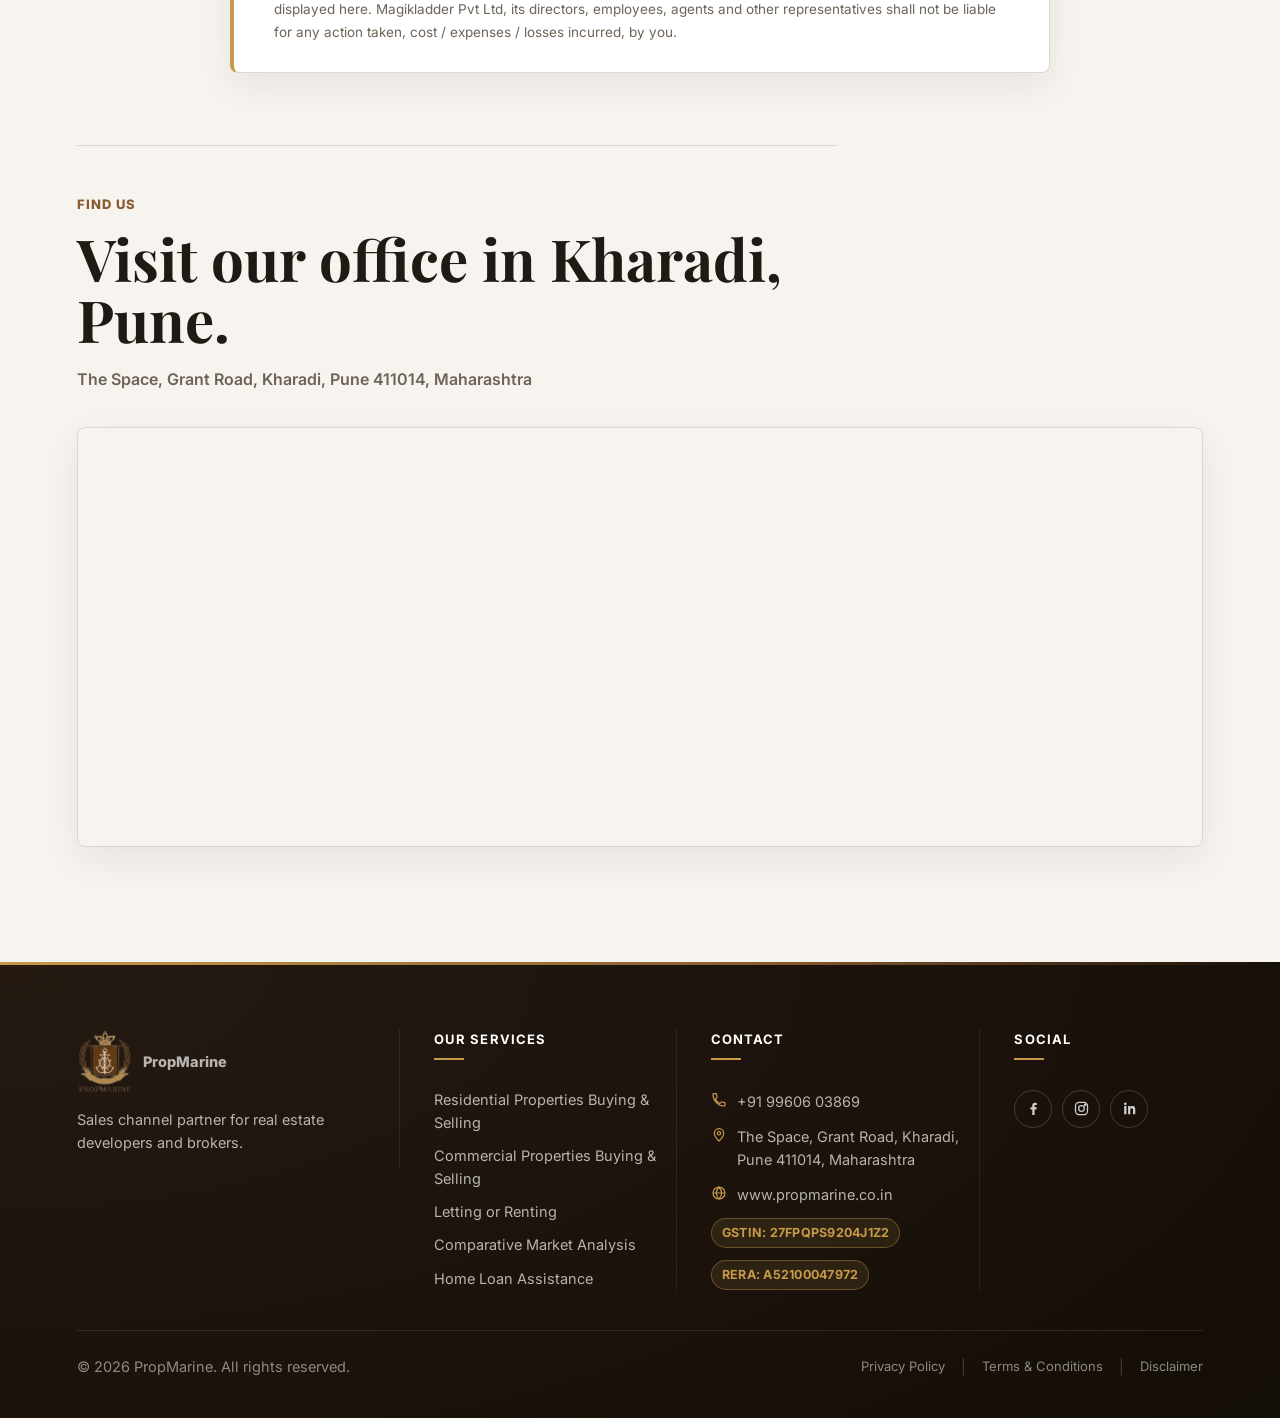
==== commit 77794ce8: "Add website link to footer contact details Co-Authored-By: Claude Sonnet 5 <noreply@anthropic.com>" ====
--- a/index.html
+++ b/index.html
@@ -424,6 +424,10 @@
             <svg class="footer-icon" viewBox="0 0 24 24" fill="none" stroke="currentColor" stroke-width="1.8" aria-hidden="true"><path d="M12 21s7-6.4 7-11.5A7 7 0 0 0 5 9.5C5 14.6 12 21 12 21Z"/><circle cx="12" cy="9.5" r="2.5"/></svg>
             <span>The Space, Grant Road, Kharadi, Pune 411014, Maharashtra</span>
           </span>
+          <a class="footer-contact-item" href="https://www.propmarine.co.in" target="_blank" rel="noreferrer">
+            <svg class="footer-icon" viewBox="0 0 24 24" fill="none" stroke="currentColor" stroke-width="1.8" aria-hidden="true"><circle cx="12" cy="12" r="9"/><path d="M3 12h18M12 3c2.5 2.6 4 6 4 9s-1.5 6.4-4 9c-2.5-2.6-4-6-4-9s1.5-6.4 4-9Z"/></svg>
+            <span>www.propmarine.co.in</span>
+          </a>
           <span class="legal-id">GSTIN: 27FPQPS9204J1Z2</span>
           <span class="legal-id">RERA: A52100047972</span>
         </address>
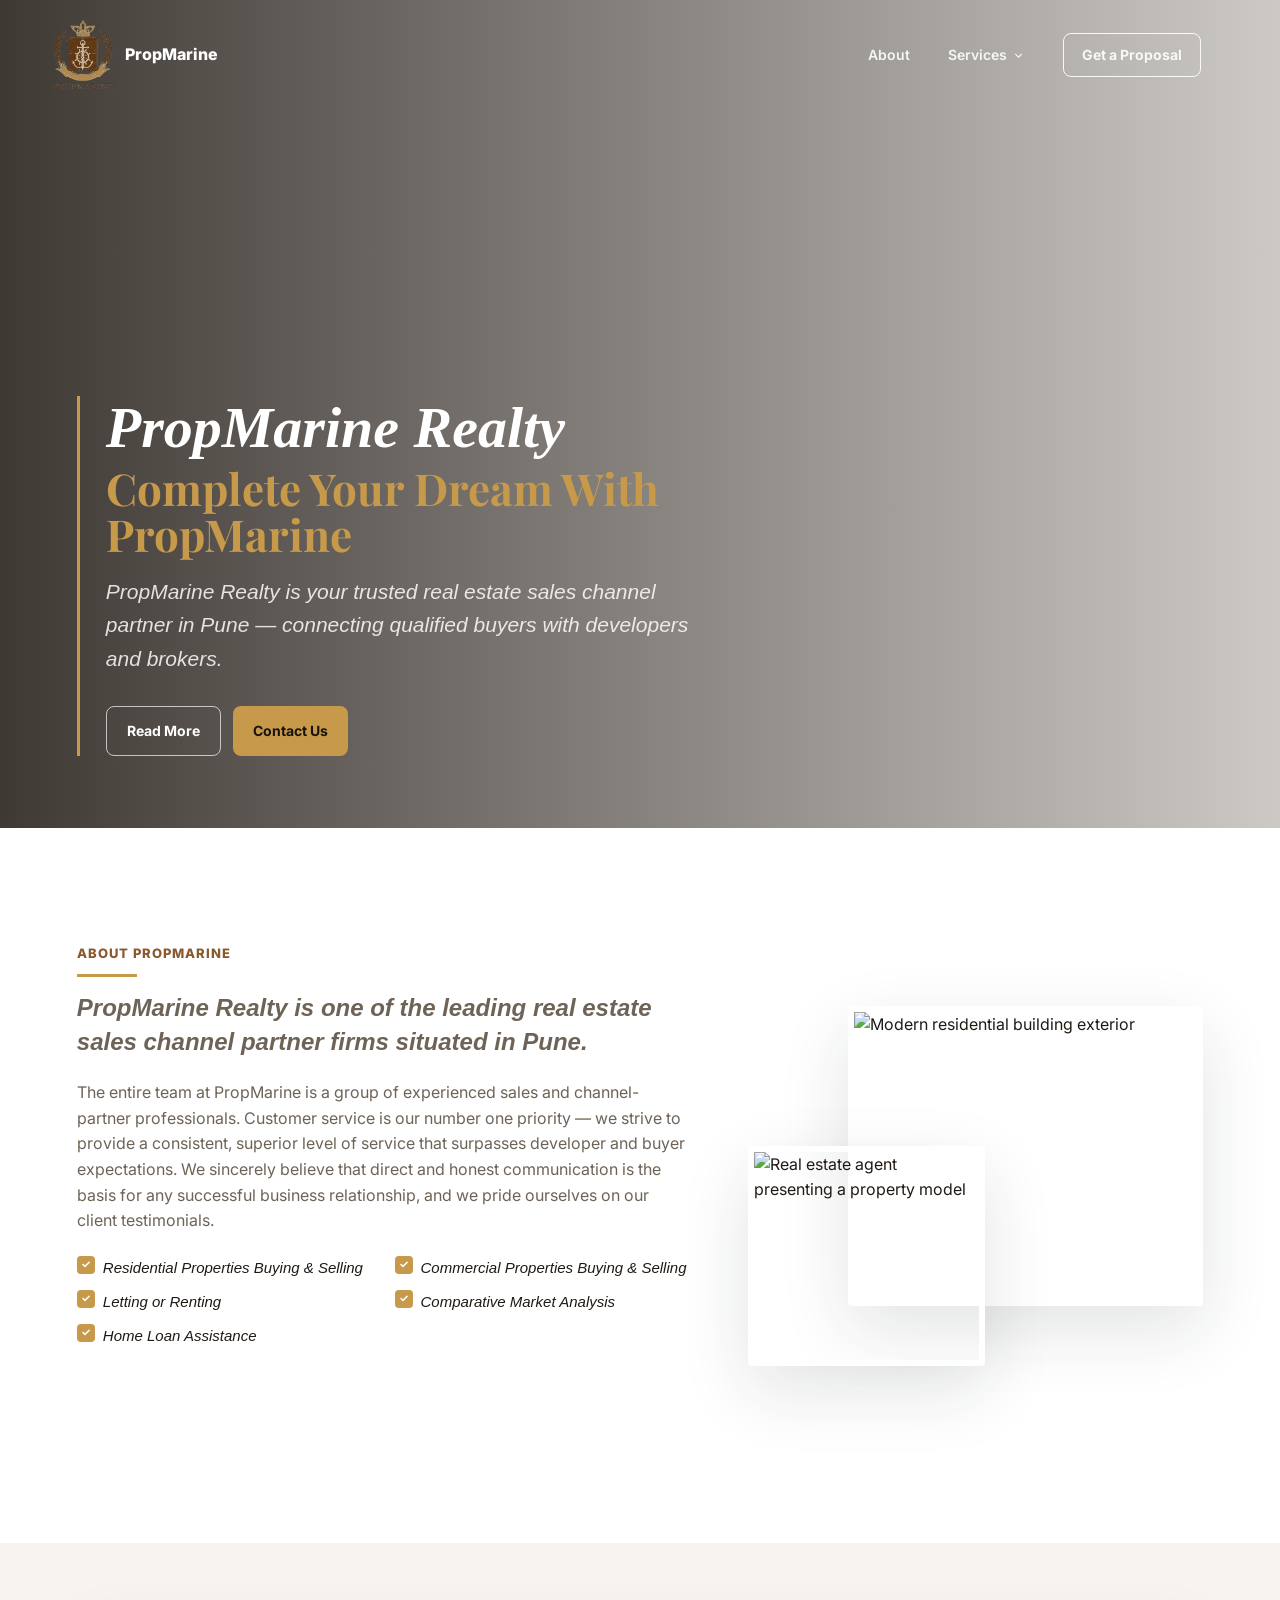
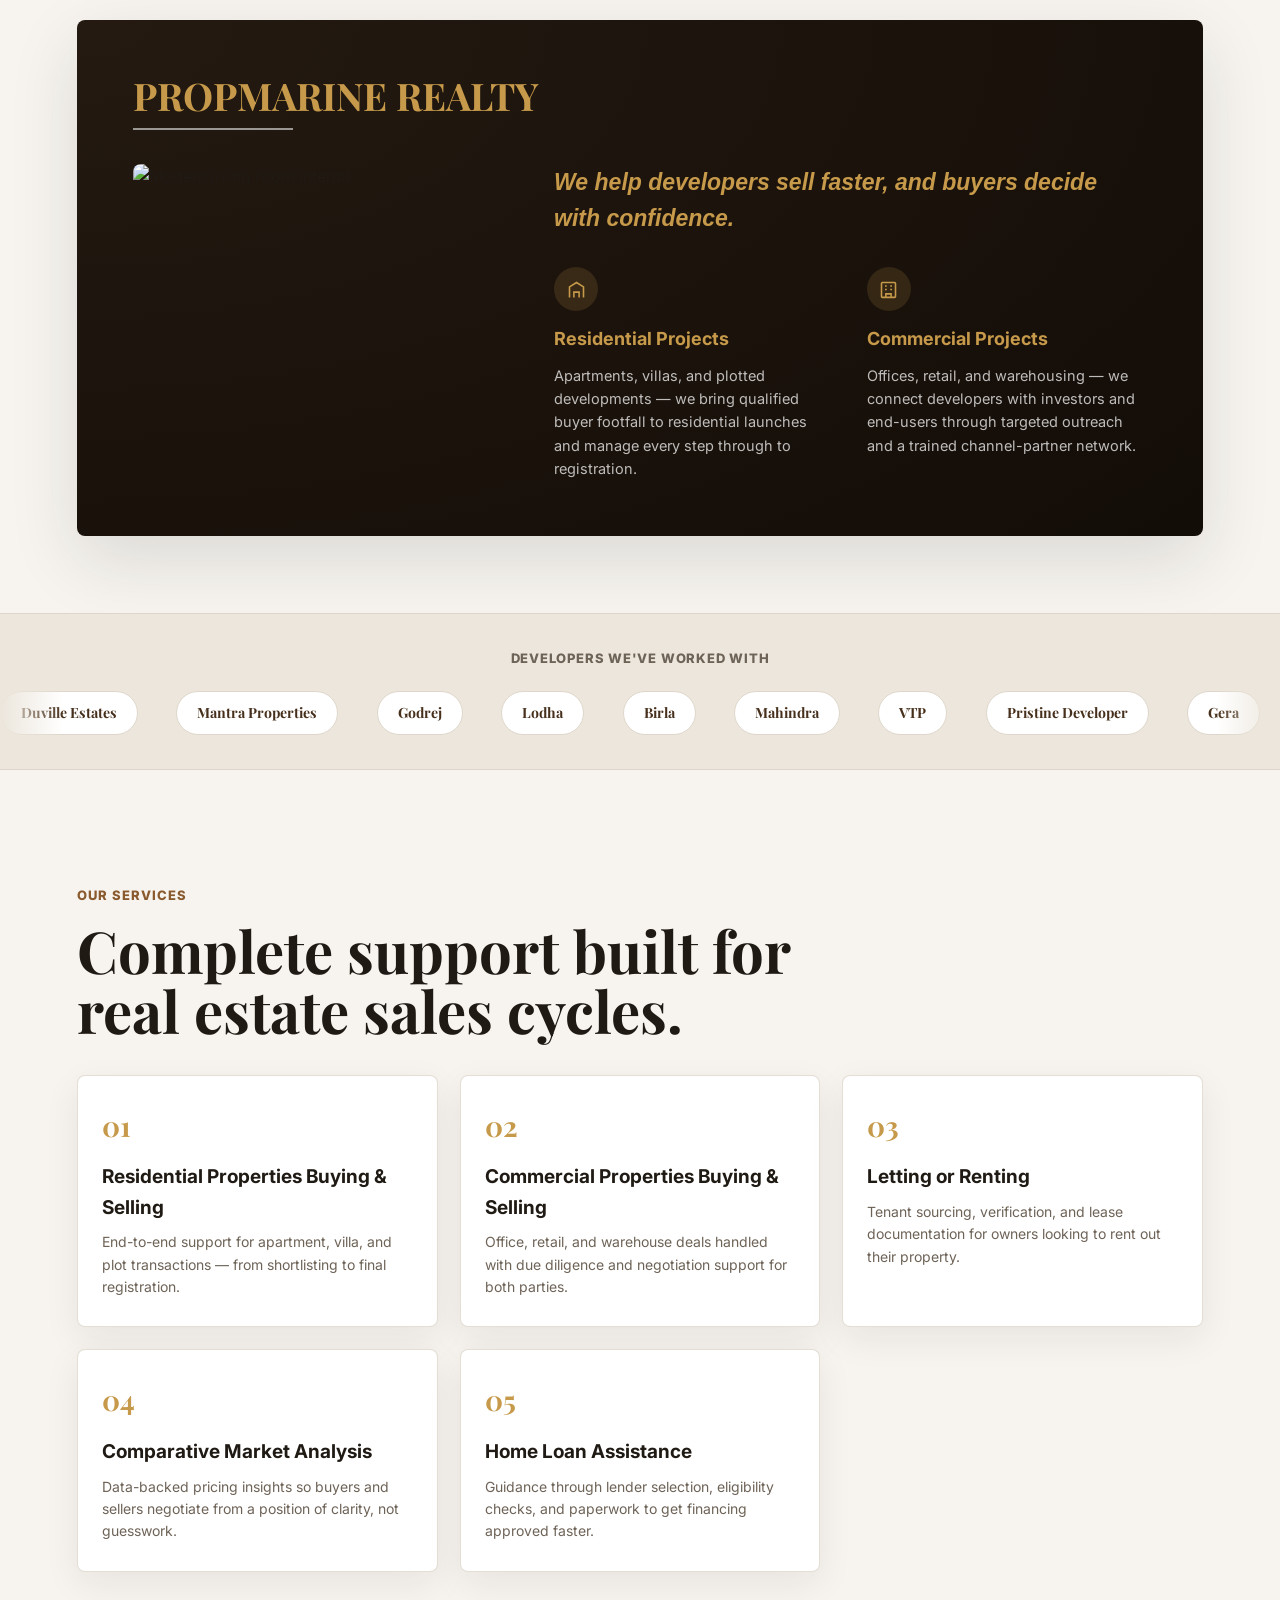
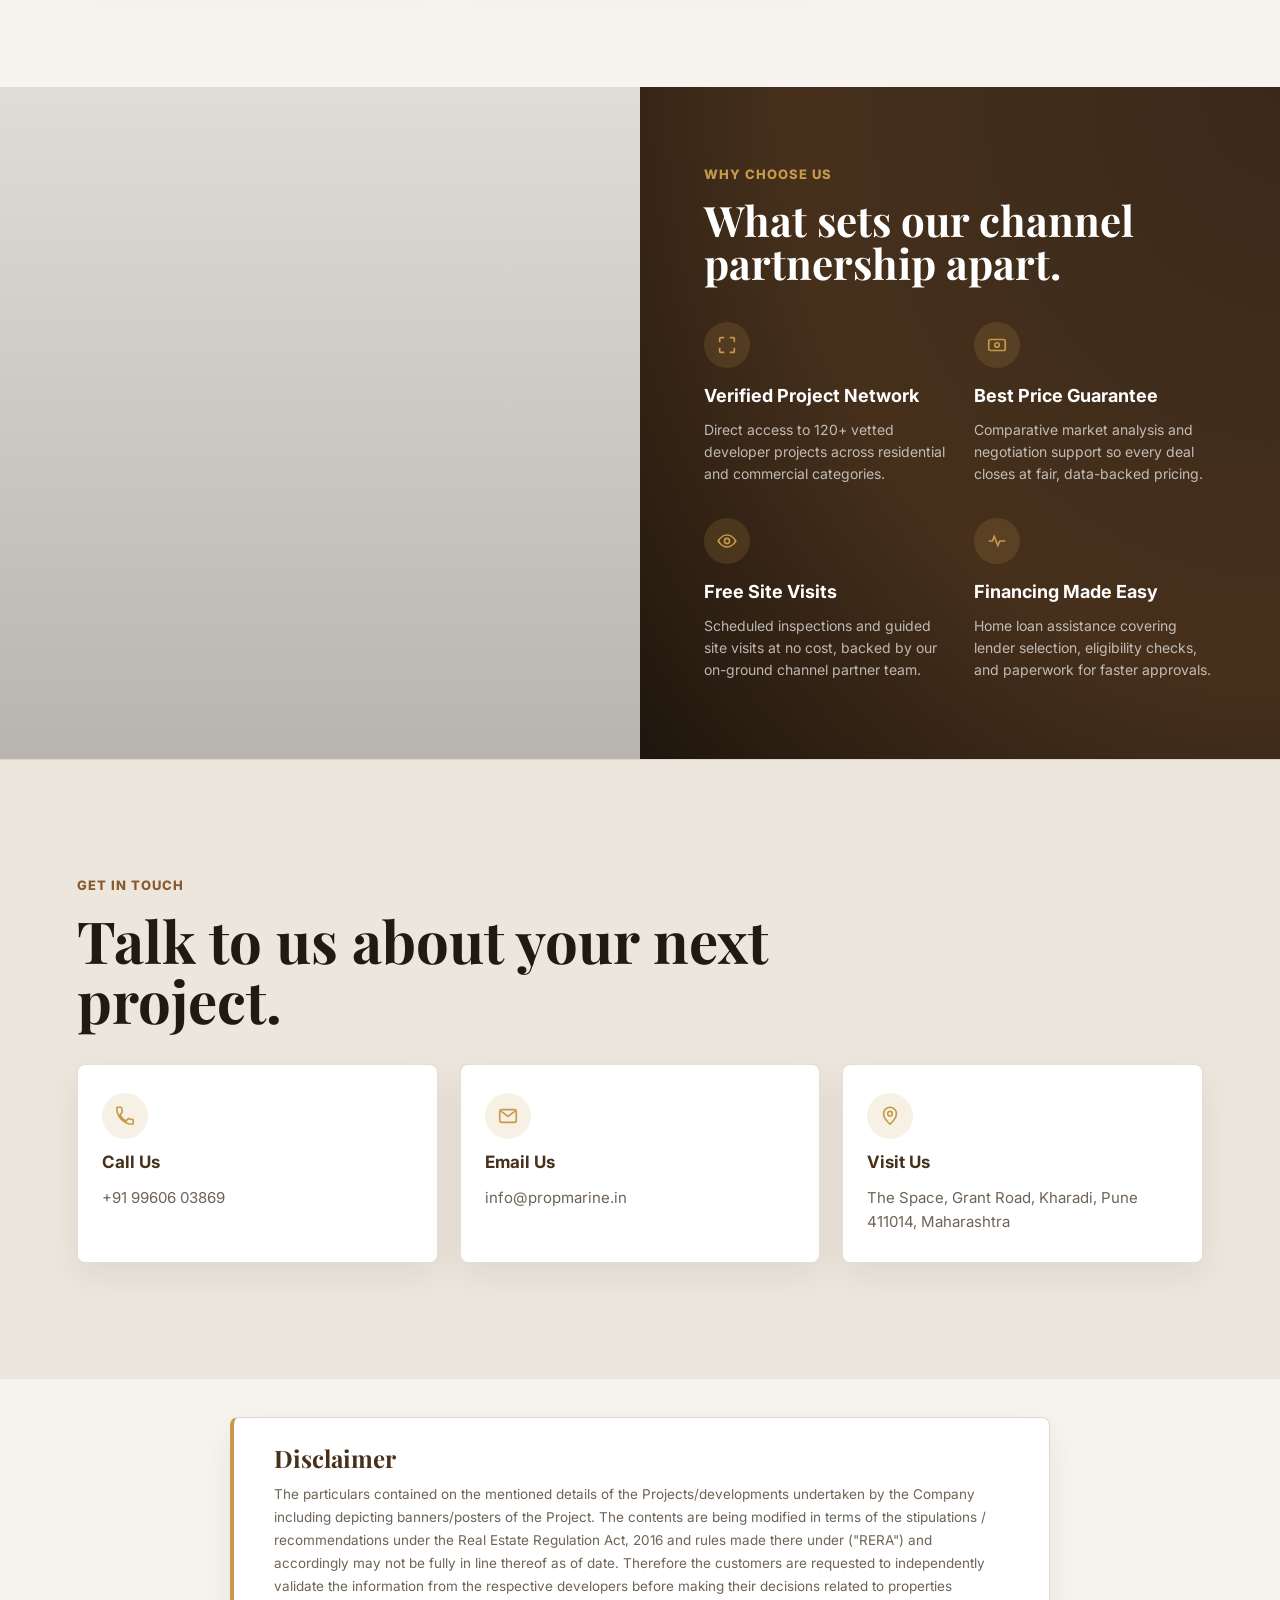
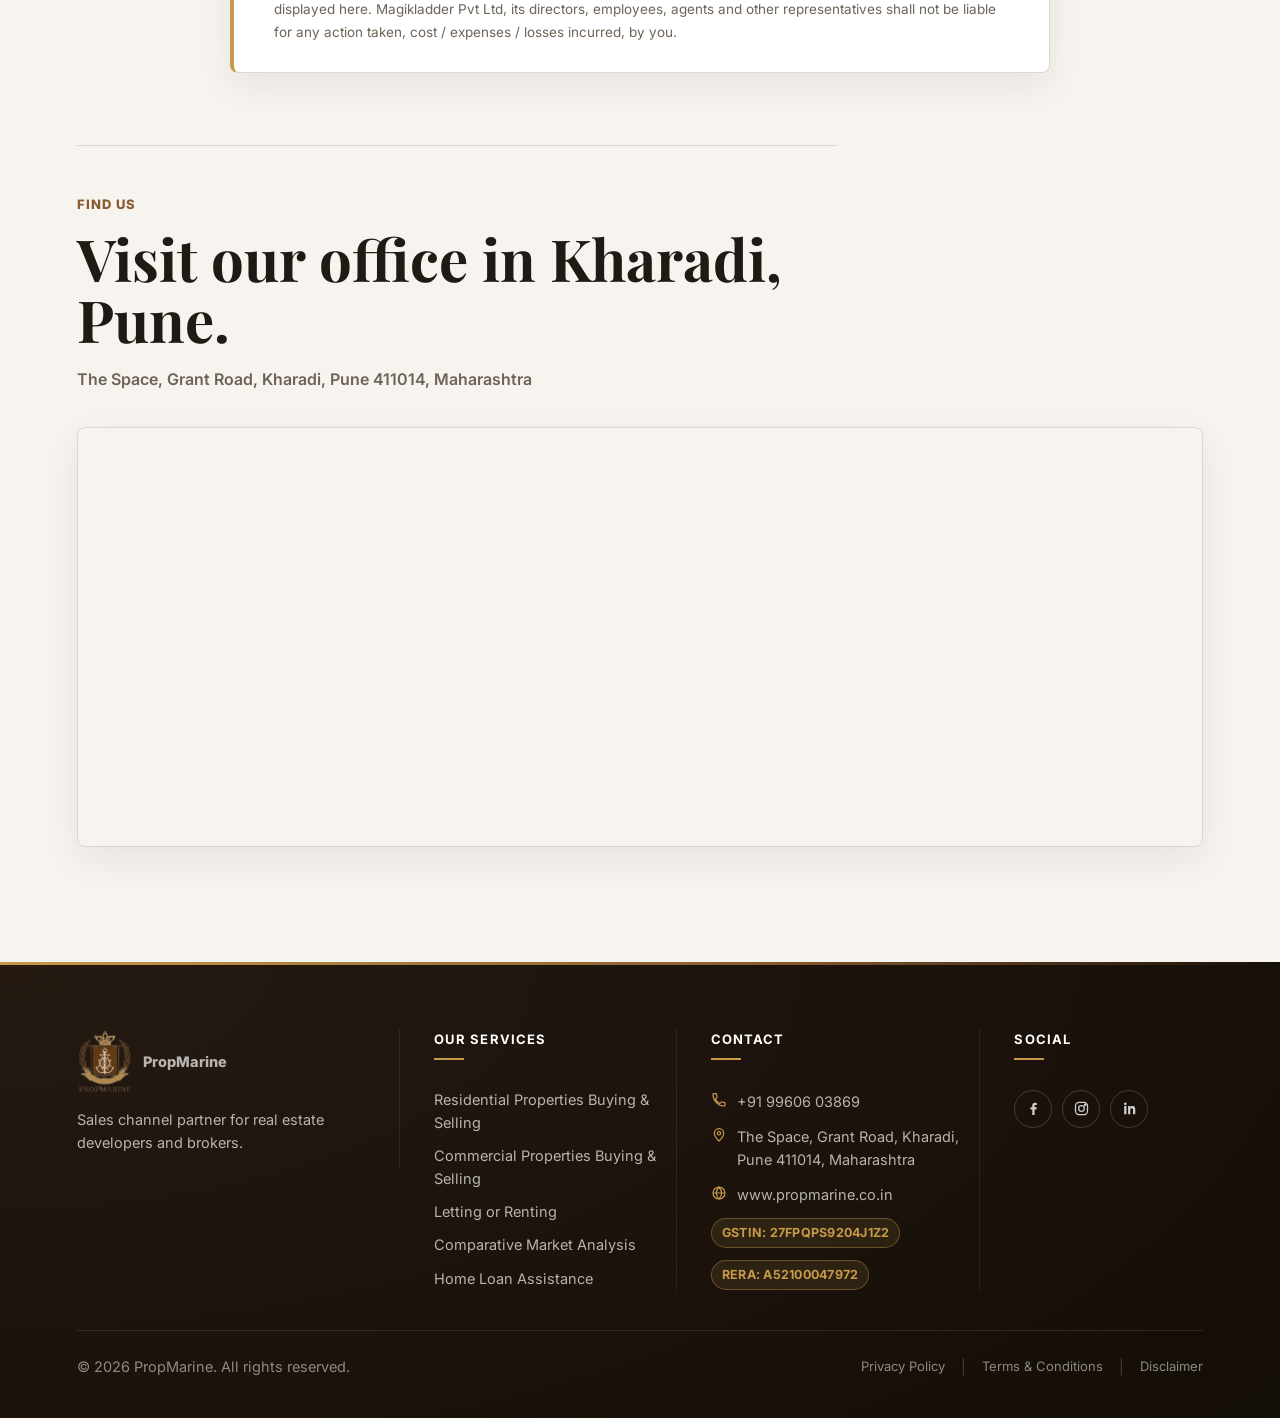
==== commit 87033501: "Add Services dropdown menu to navbar Co-Authored-By: Claude Sonnet 5 <noreply@anthropic.com>" ====
--- a/index.html
+++ b/index.html
@@ -25,7 +25,24 @@
           <span></span>
         </button>
         <a href="#about">About</a>
-        <a href="#services">Services</a>
+        <div class="nav-dropdown">
+          <button
+            class="nav-dropdown-toggle"
+            type="button"
+            aria-expanded="false"
+            aria-controls="services-dropdown-menu"
+          >
+            Services
+            <svg class="nav-dropdown-caret" viewBox="0 0 24 24" fill="none" stroke="currentColor" stroke-width="2" aria-hidden="true"><path d="m6 9 6 6 6-6"/></svg>
+          </button>
+          <div class="nav-dropdown-menu" id="services-dropdown-menu">
+            <a href="#service-residential">Residential Properties Buying &amp; Selling</a>
+            <a href="#service-commercial">Commercial Properties Buying &amp; Selling</a>
+            <a href="#service-renting">Letting or Renting</a>
+            <a href="#service-cma">Comparative Market Analysis</a>
+            <a href="#service-loan">Home Loan Assistance</a>
+          </div>
+        </div>
         <a class="nav-cta nav-cta-mobile" href="#contact">Get a Proposal</a>
       </nav>
       <button
@@ -249,7 +266,7 @@
           <h2>Complete support built for real estate sales cycles.</h2>
         </div>
         <div class="services-grid">
-          <article class="service-card">
+          <article class="service-card" id="service-residential">
             <span class="service-icon">01</span>
             <h3>Residential Properties Buying & Selling</h3>
             <p>
@@ -257,7 +274,7 @@
               from shortlisting to final registration.
             </p>
           </article>
-          <article class="service-card">
+          <article class="service-card" id="service-commercial">
             <span class="service-icon">02</span>
             <h3>Commercial Properties Buying & Selling</h3>
             <p>
@@ -265,7 +282,7 @@
               negotiation support for both parties.
             </p>
           </article>
-          <article class="service-card">
+          <article class="service-card" id="service-renting">
             <span class="service-icon">03</span>
             <h3>Letting or Renting</h3>
             <p>
@@ -273,7 +290,7 @@
               looking to rent out their property.
             </p>
           </article>
-          <article class="service-card">
+          <article class="service-card" id="service-cma">
             <span class="service-icon">04</span>
             <h3>Comparative Market Analysis</h3>
             <p>
@@ -281,7 +298,7 @@
               position of clarity, not guesswork.
             </p>
           </article>
-          <article class="service-card">
+          <article class="service-card" id="service-loan">
             <span class="service-icon">05</span>
             <h3>Home Loan Assistance</h3>
             <p>
--- a/styles.css
+++ b/styles.css
@@ -101,6 +101,76 @@
 
 .nav-links a {
   opacity: 0.9;
+}
+
+.nav-dropdown {
+  position: relative;
+}
+
+.nav-dropdown-toggle {
+  display: inline-flex;
+  align-items: center;
+  gap: 5px;
+  background: none;
+  border: none;
+  padding: 0;
+  color: inherit;
+  font: inherit;
+  font-weight: 600;
+  opacity: 0.9;
+  cursor: pointer;
+}
+
+.nav-dropdown-caret {
+  width: 13px;
+  height: 13px;
+  transition: transform 160ms ease;
+}
+
+.nav-dropdown.is-open .nav-dropdown-caret {
+  transform: rotate(180deg);
+}
+
+.nav-dropdown-menu {
+  position: absolute;
+  top: calc(100% + 16px);
+  left: 50%;
+  transform: translateX(-50%);
+  display: grid;
+  gap: 2px;
+  min-width: 260px;
+  padding: 10px;
+  background: var(--surface);
+  border: 1px solid var(--line);
+  border-radius: var(--radius);
+  box-shadow: var(--shadow);
+  opacity: 0;
+  visibility: hidden;
+  transform: translateX(-50%) translateY(-6px);
+  transition: opacity 160ms ease, transform 160ms ease, visibility 160ms ease;
+}
+
+.nav-dropdown-menu a {
+  padding: 10px 12px;
+  border-radius: 6px;
+  color: var(--ink);
+  font-size: 13.5px;
+  font-weight: 600;
+  opacity: 1;
+  white-space: nowrap;
+}
+
+.nav-dropdown-menu a:hover {
+  background: var(--surface-soft);
+  color: var(--accent);
+}
+
+.nav-dropdown:hover .nav-dropdown-menu,
+.nav-dropdown:focus-within .nav-dropdown-menu,
+.nav-dropdown.is-open .nav-dropdown-menu {
+  opacity: 1;
+  visibility: visible;
+  transform: translateX(-50%) translateY(0);
 }
 
 .nav-cta-mobile {
@@ -698,6 +768,7 @@
   border-radius: var(--radius);
   box-shadow: 0 12px 36px rgba(24, 32, 29, 0.07);
   padding: 28px 24px;
+  scroll-margin-top: 100px;
   transition: transform 160ms ease, box-shadow 160ms ease;
 }
 
@@ -1051,6 +1122,51 @@
     font-size: 17px;
   }
 
+  .nav-dropdown {
+    border-bottom: 1px solid rgba(255, 255, 255, 0.18);
+  }
+
+  .nav-dropdown-toggle {
+    width: 100%;
+    justify-content: space-between;
+    padding: 16px 0;
+    font-size: 17px;
+  }
+
+  .nav-dropdown-menu {
+    position: static;
+    transform: none !important;
+    display: grid;
+    gap: 0;
+    max-height: 0;
+    min-width: 0;
+    padding: 0;
+    border: none;
+    box-shadow: none;
+    background: none;
+    overflow: hidden;
+    opacity: 1;
+    visibility: visible;
+    transition: max-height 220ms ease, padding 220ms ease;
+  }
+
+  .nav-dropdown.is-open .nav-dropdown-menu {
+    max-height: 400px;
+    padding-bottom: 10px;
+  }
+
+  .nav-dropdown-menu a {
+    padding: 10px 0 10px 16px;
+    color: #fff;
+    opacity: 0.82;
+    white-space: normal;
+  }
+
+  .nav-dropdown-menu a:hover {
+    background: none;
+    color: var(--gold);
+  }
+
   .nav-cta-mobile {
     display: inline-flex;
     align-self: flex-end;
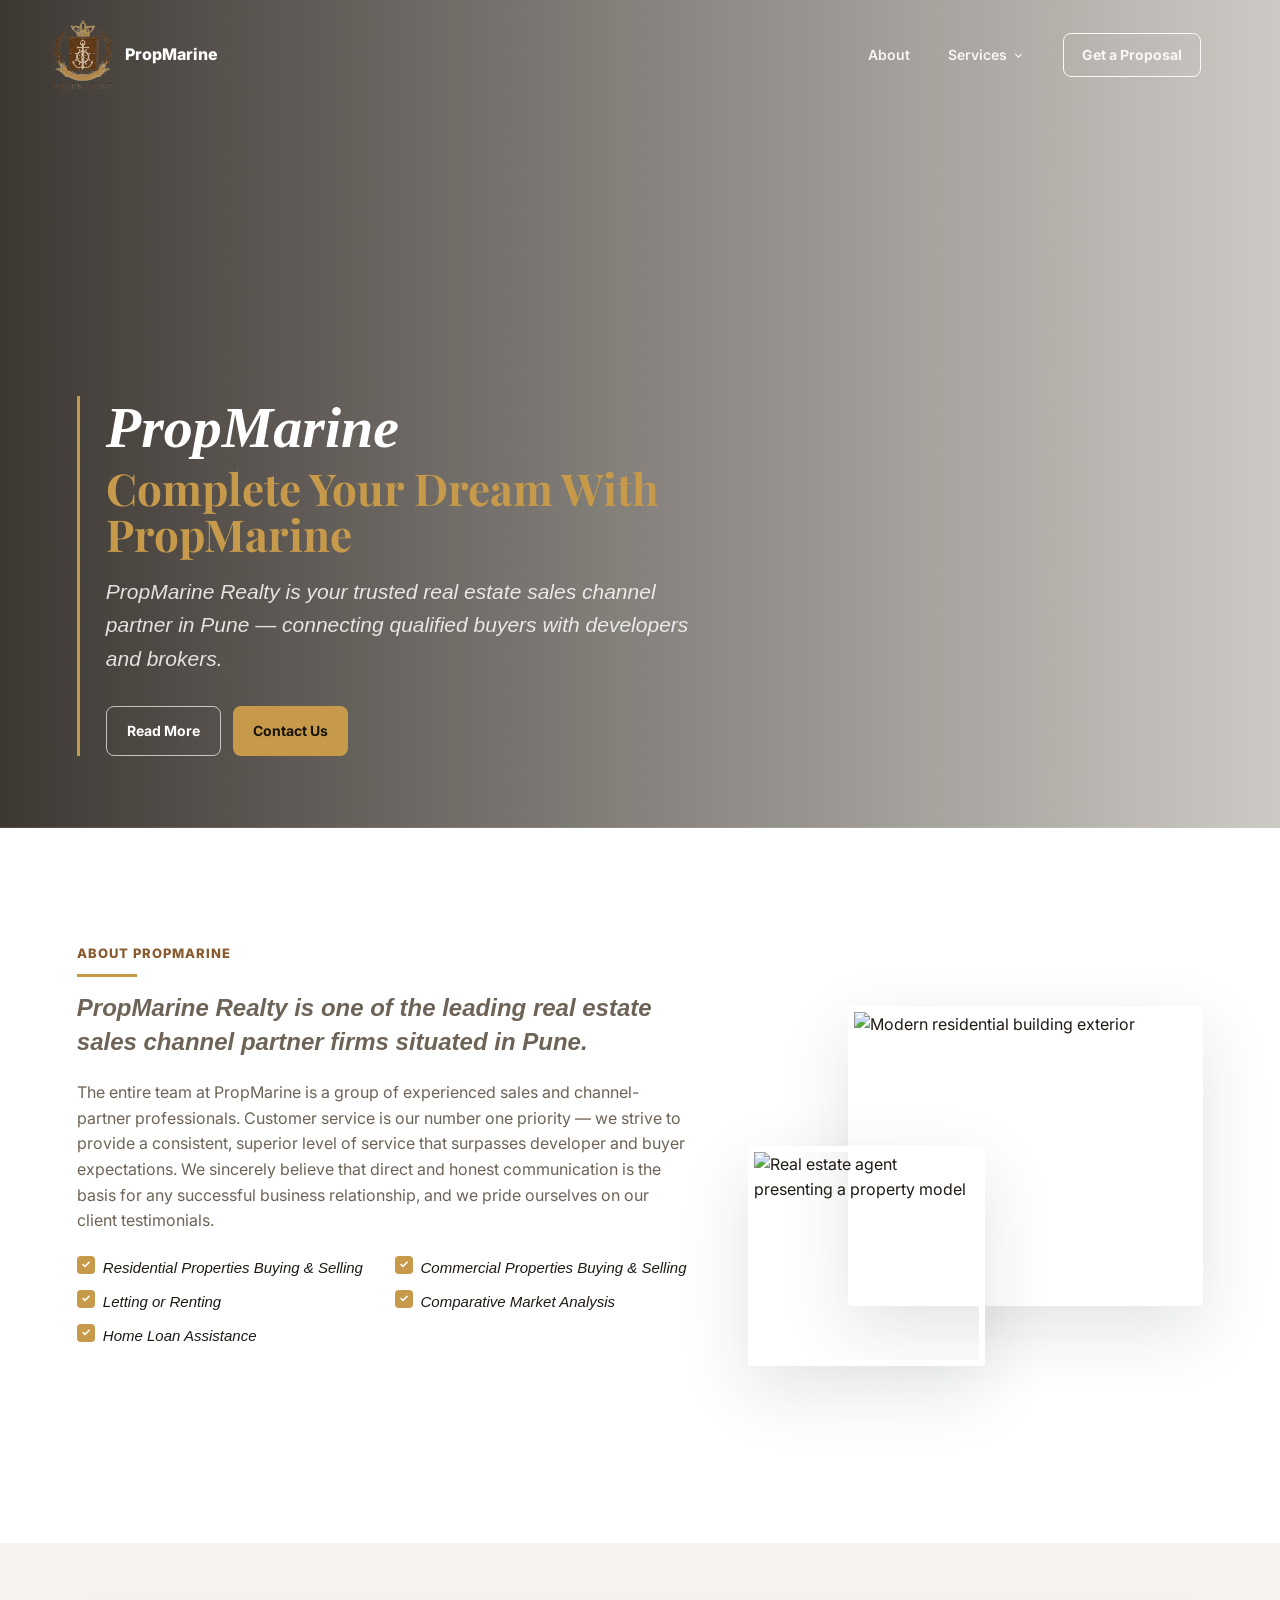
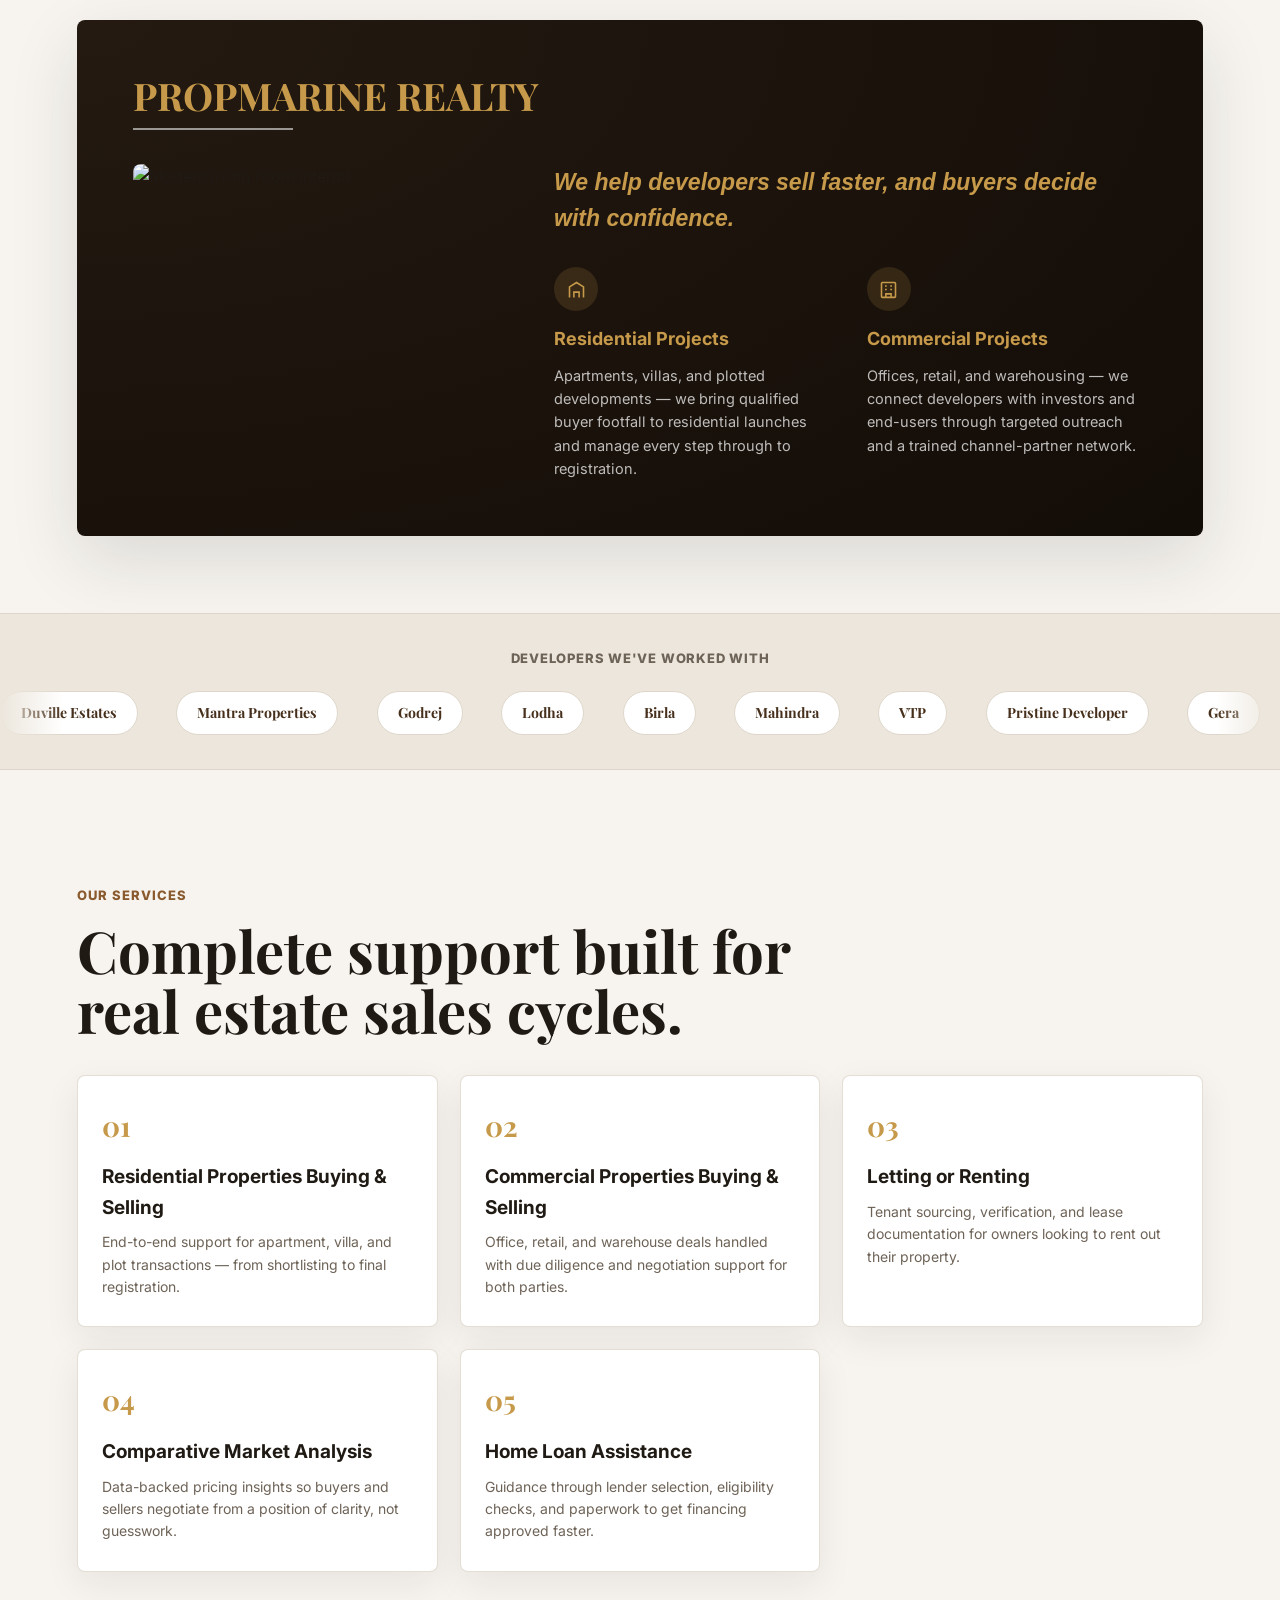
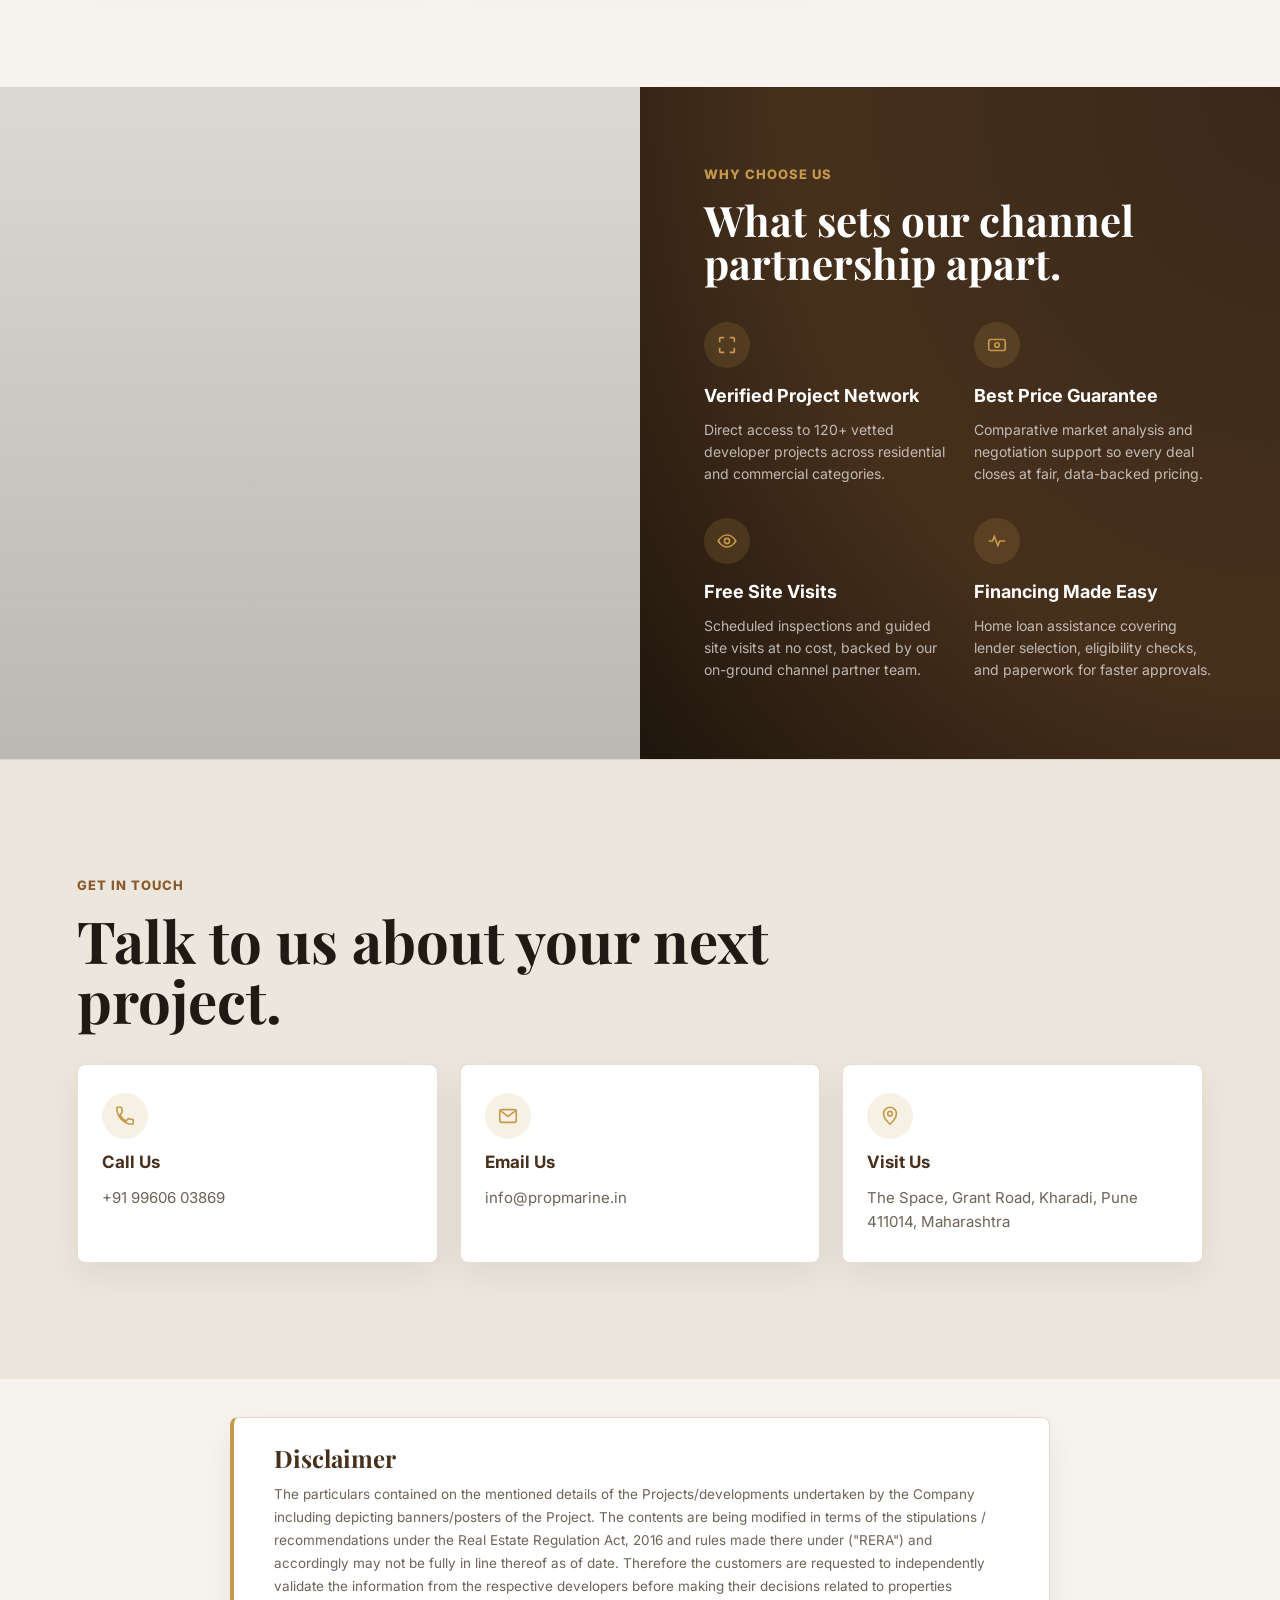
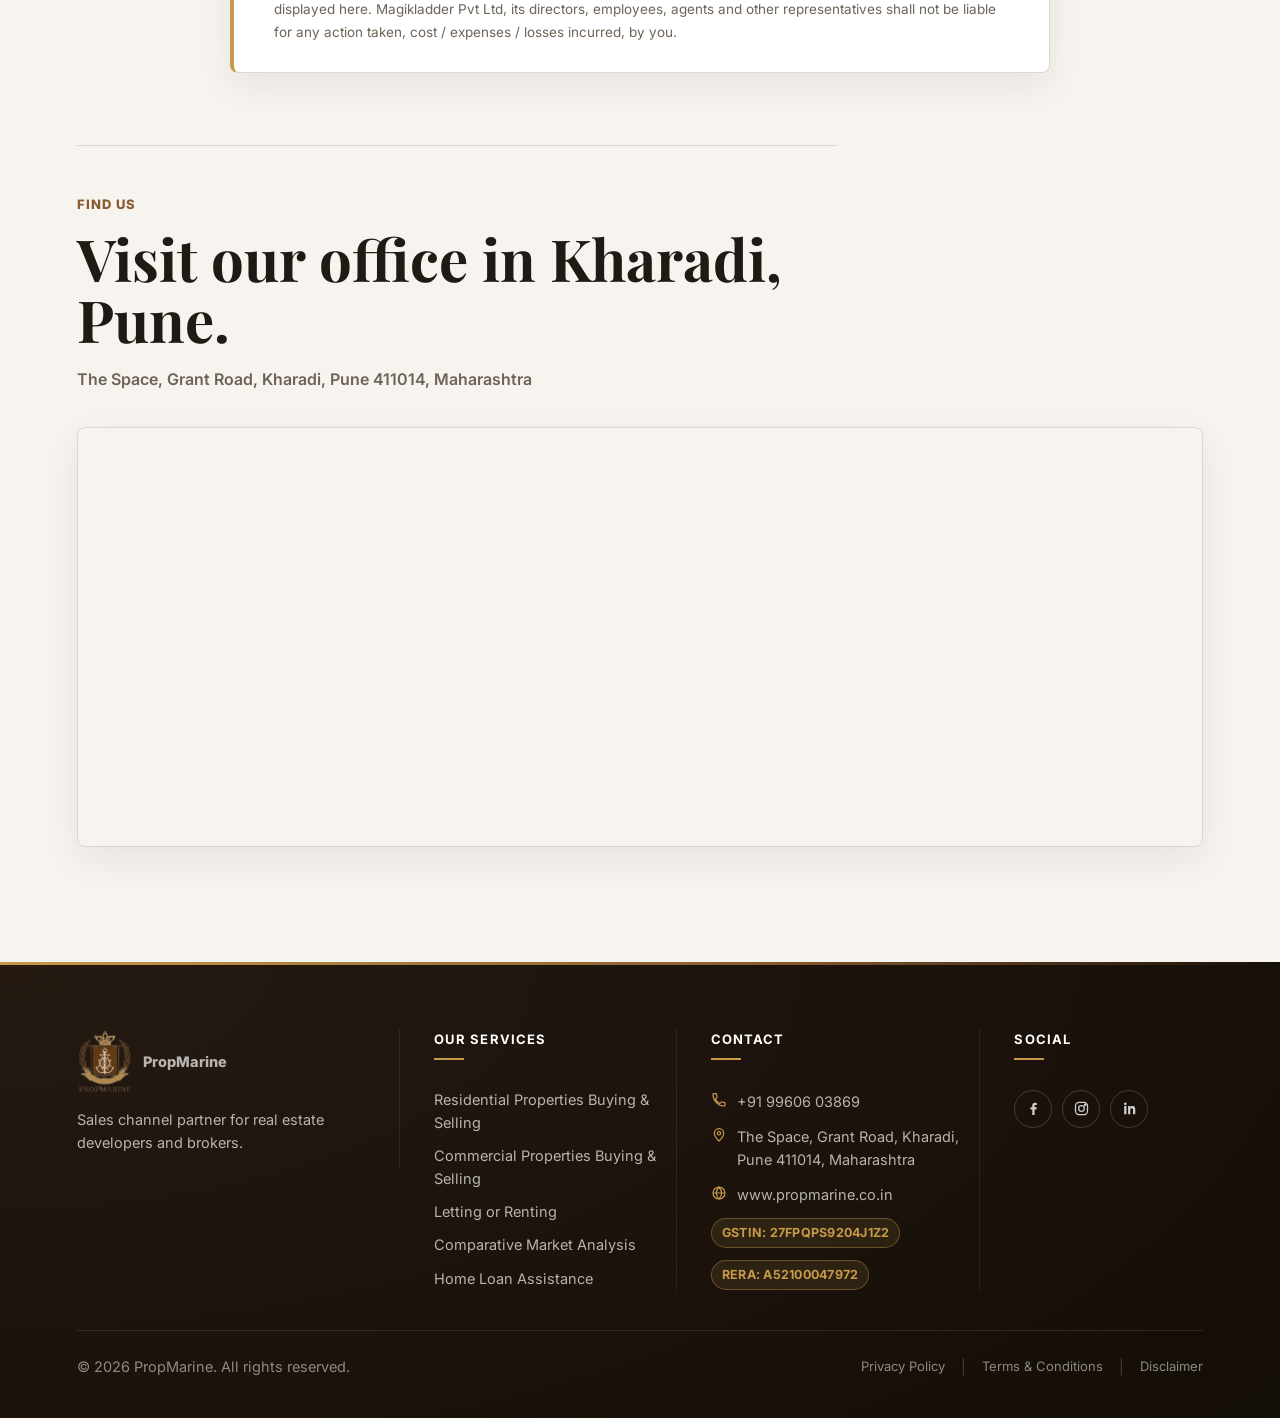
==== commit 60a65712: "Add GSAP scroll animations across the site Navbar hide/show + glass background on scroll, hero zoom/" ====
--- a/index.html
+++ b/index.html
@@ -63,7 +63,7 @@
       <section class="hero" id="home">
         <div class="hero-media" aria-hidden="true"></div>
         <div class="hero-content">
-          <span class="hero-brand">PropMarine Realty</span>
+          <span class="hero-brand">PropMarine</span>
           <h1 class="hero-tagline">Complete Your Dream With PropMarine</h1>
           <p>
             PropMarine Realty is your trusted real estate sales channel
@@ -310,7 +310,9 @@
       </section>
 
       <section class="why-choose-section" aria-label="Why choose PropMarine">
-        <div class="why-choose-media" aria-hidden="true"></div>
+        <div class="why-choose-media" aria-hidden="true">
+          <div class="why-choose-media-bg"></div>
+        </div>
         <div class="why-choose-panel">
           <span class="section-label">Why Choose Us</span>
           <h2>What sets our channel partnership apart.</h2>
@@ -476,6 +478,9 @@
     </footer>
     </div>
 
+    <script src="https://cdnjs.cloudflare.com/ajax/libs/gsap/3.13.0/gsap.min.js"></script>
+    <script src="https://cdnjs.cloudflare.com/ajax/libs/gsap/3.13.0/ScrollTrigger.min.js"></script>
+    <script src="https://cdnjs.cloudflare.com/ajax/libs/gsap/3.13.0/SplitText.min.js"></script>
     <script src="script.js"></script>
   </body>
 </html>
--- a/styles.css
+++ b/styles.css
@@ -58,14 +58,21 @@
   gap: 28px;
   padding: 18px clamp(20px, 4vw, 64px);
   color: #fff;
-  transition: background 180ms ease, box-shadow 180ms ease, color 180ms ease;
+  background: transparent;
+  transition: background 220ms ease, box-shadow 220ms ease, color 220ms ease,
+    transform 320ms ease;
 }
 
 .site-header.is-scrolled {
-  background: rgba(247, 244, 239, 0.94);
+  background: rgba(247, 244, 239, 0.55);
   box-shadow: 0 10px 30px rgba(24, 32, 29, 0.08);
   color: var(--ink);
-  backdrop-filter: blur(16px);
+  backdrop-filter: blur(18px) saturate(160%);
+  -webkit-backdrop-filter: blur(18px) saturate(160%);
+}
+
+.site-header.is-hidden {
+  transform: translateY(-100%);
 }
 
 .site-header.nav-open {
@@ -264,7 +271,9 @@
   background:
     linear-gradient(90deg, rgba(20, 14, 9, 0.82), rgba(20, 14, 9, 0.52) 46%, rgba(20, 14, 9, 0.18)),
     url("https://images.unsplash.com/photo-1600566753376-12c8ab7fb75b?auto=format&fit=crop&w=2200&q=85") center/cover;
-  transform: scale(1.02);
+  transform: scale(1.15);
+  transform-origin: center;
+  will-change: transform;
 }
 
 .hero-content {
@@ -773,7 +782,7 @@
 }
 
 .service-card:hover {
-  transform: translateY(-2px);
+  transform: translateY(-10px);
   box-shadow: var(--shadow);
 }
 
@@ -888,9 +897,17 @@
 }
 
 .why-choose-media {
+  position: relative;
+  overflow: hidden;
+}
+
+.why-choose-media-bg {
+  position: absolute;
+  inset: -12% 0;
   background:
     linear-gradient(180deg, rgba(20, 14, 9, 0.1), rgba(20, 14, 9, 0.28)),
     url("https://images.unsplash.com/photo-1618221195710-dd6b41faaea6?auto=format&fit=crop&w=1600&q=85") center/cover;
+  will-change: transform;
 }
 
 .why-choose-panel {
